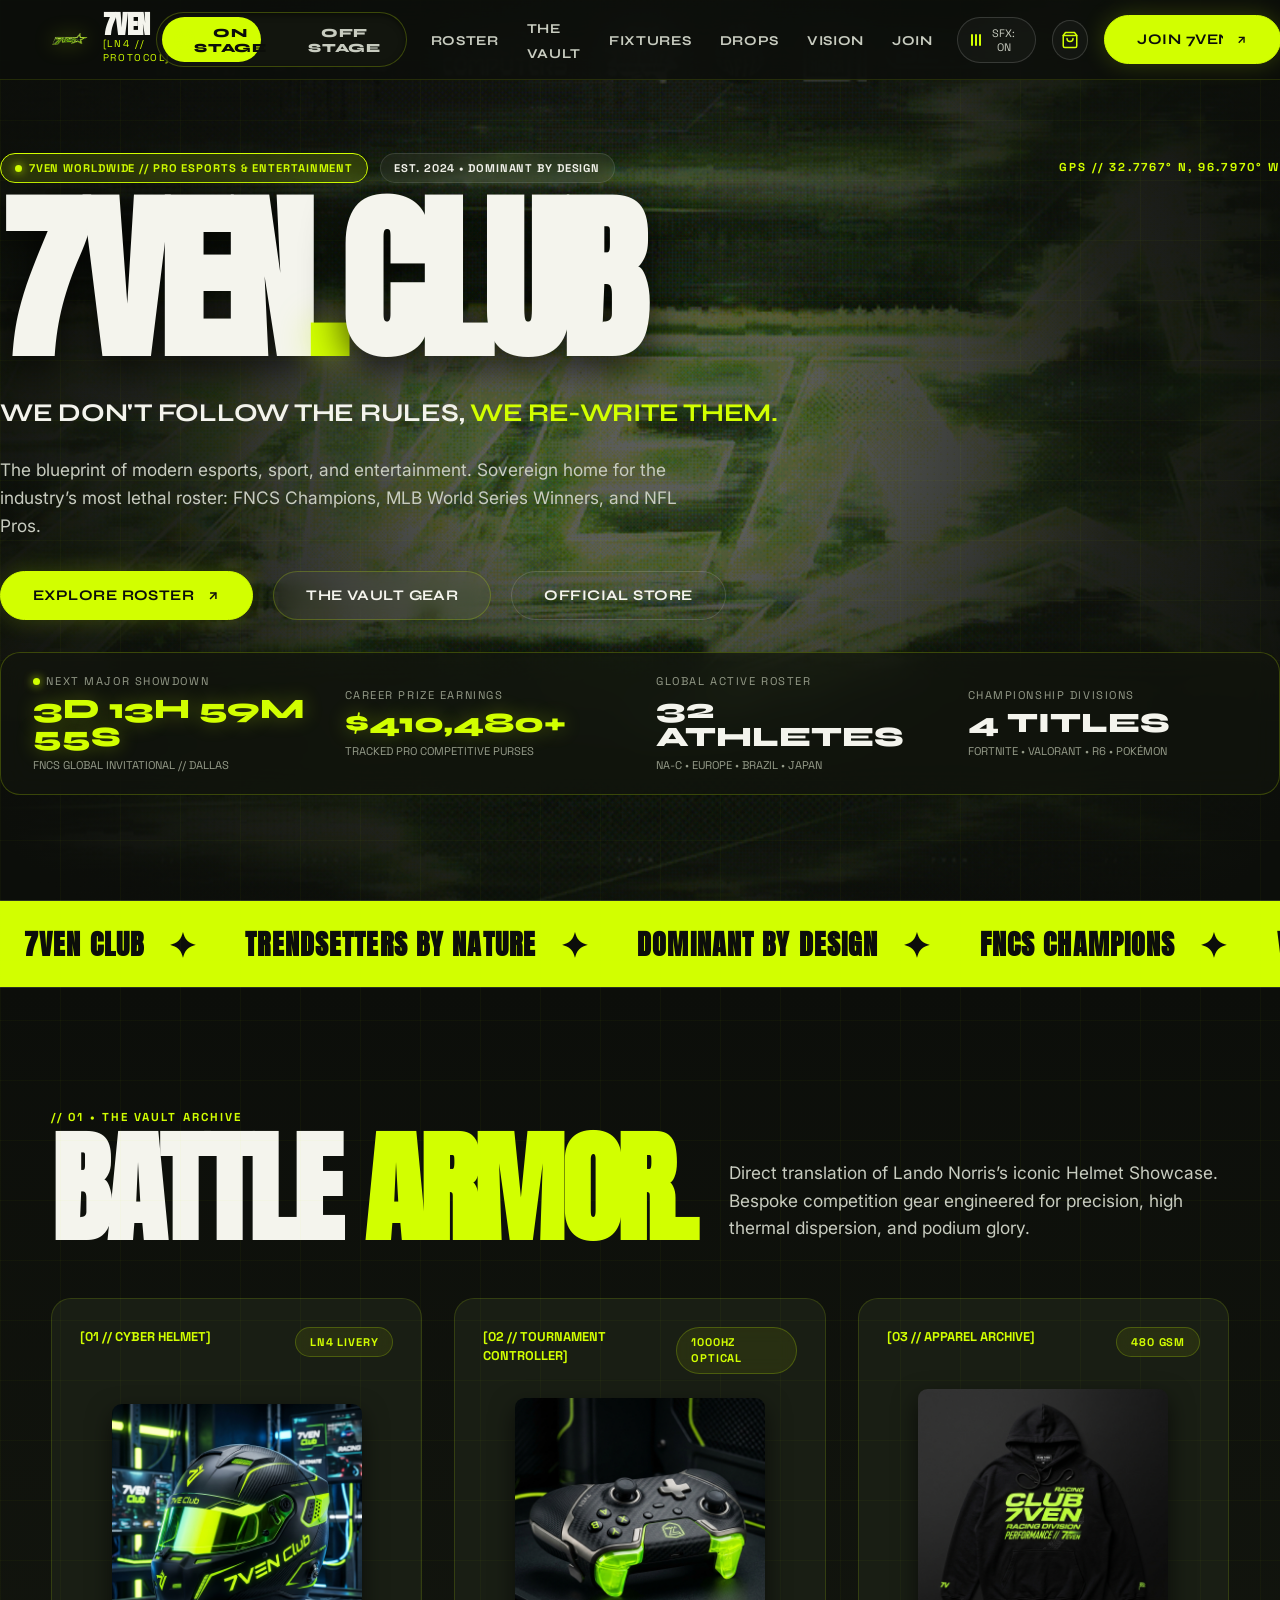
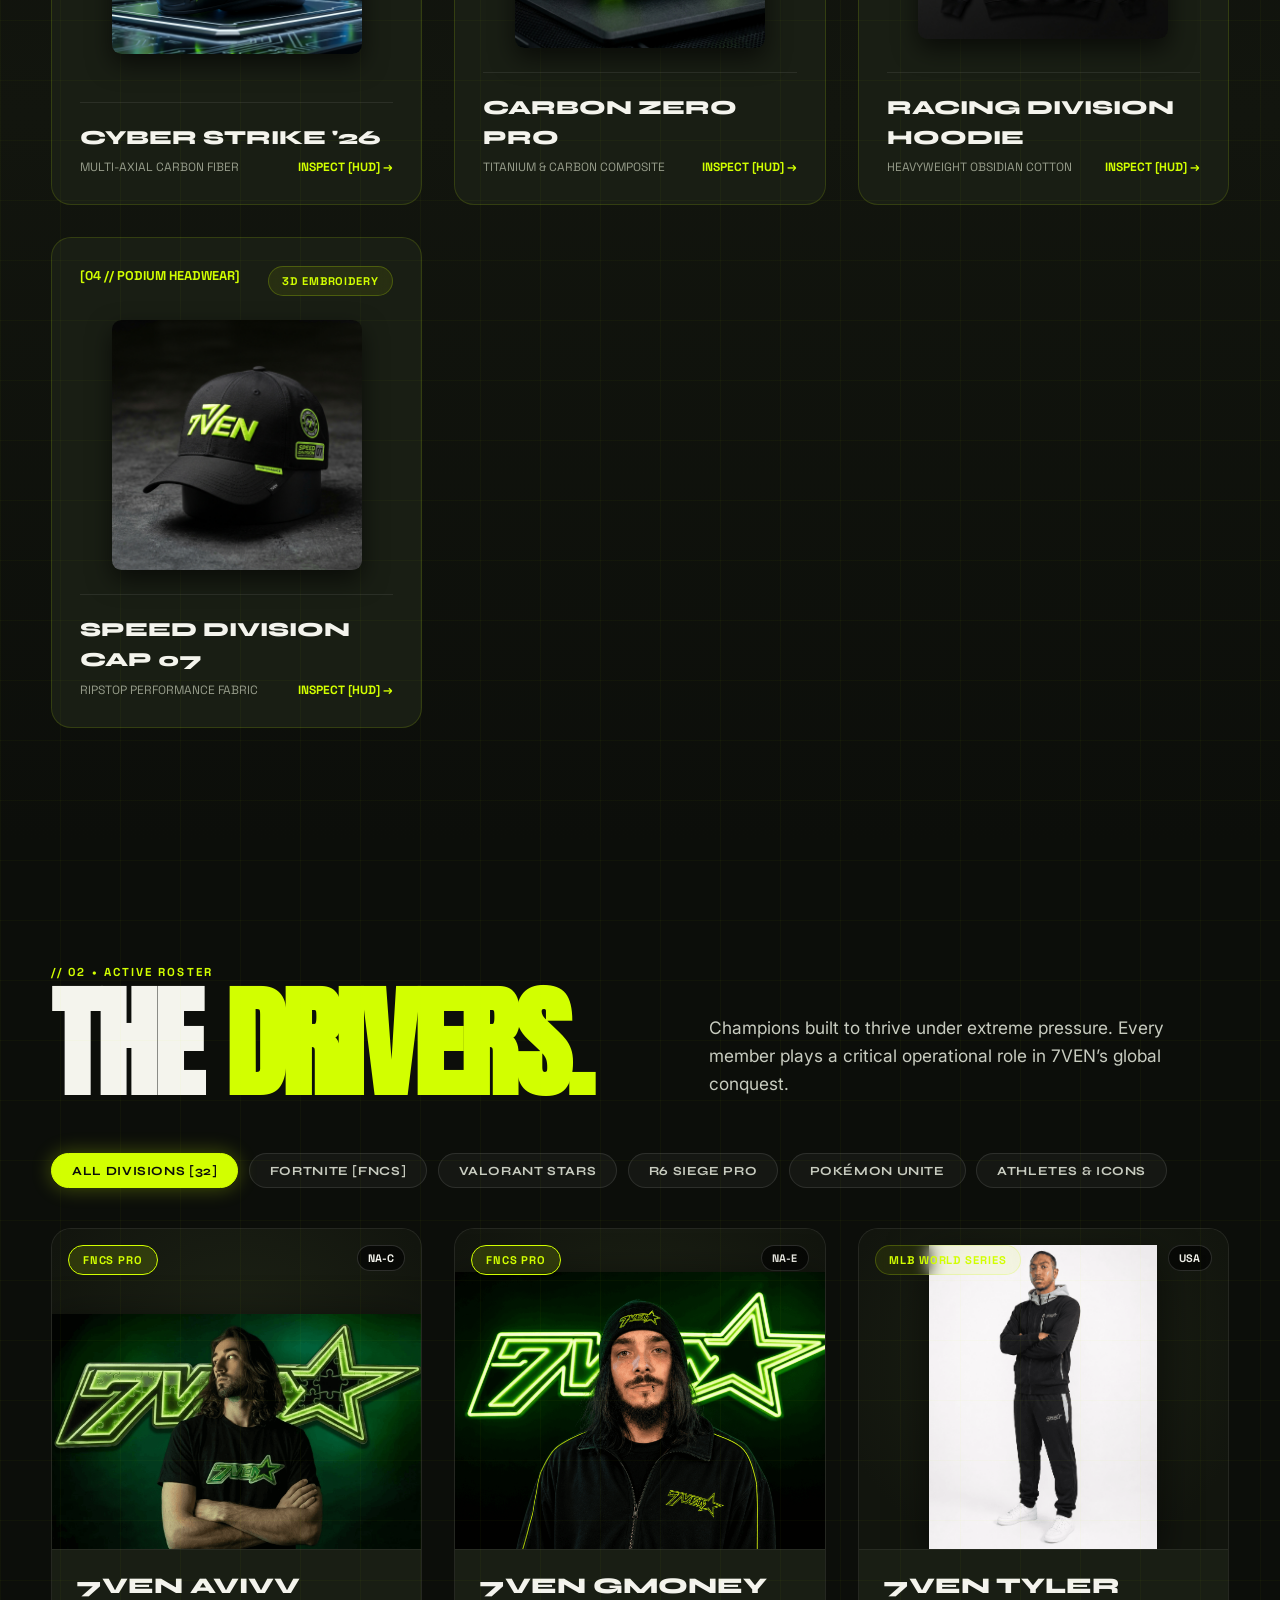
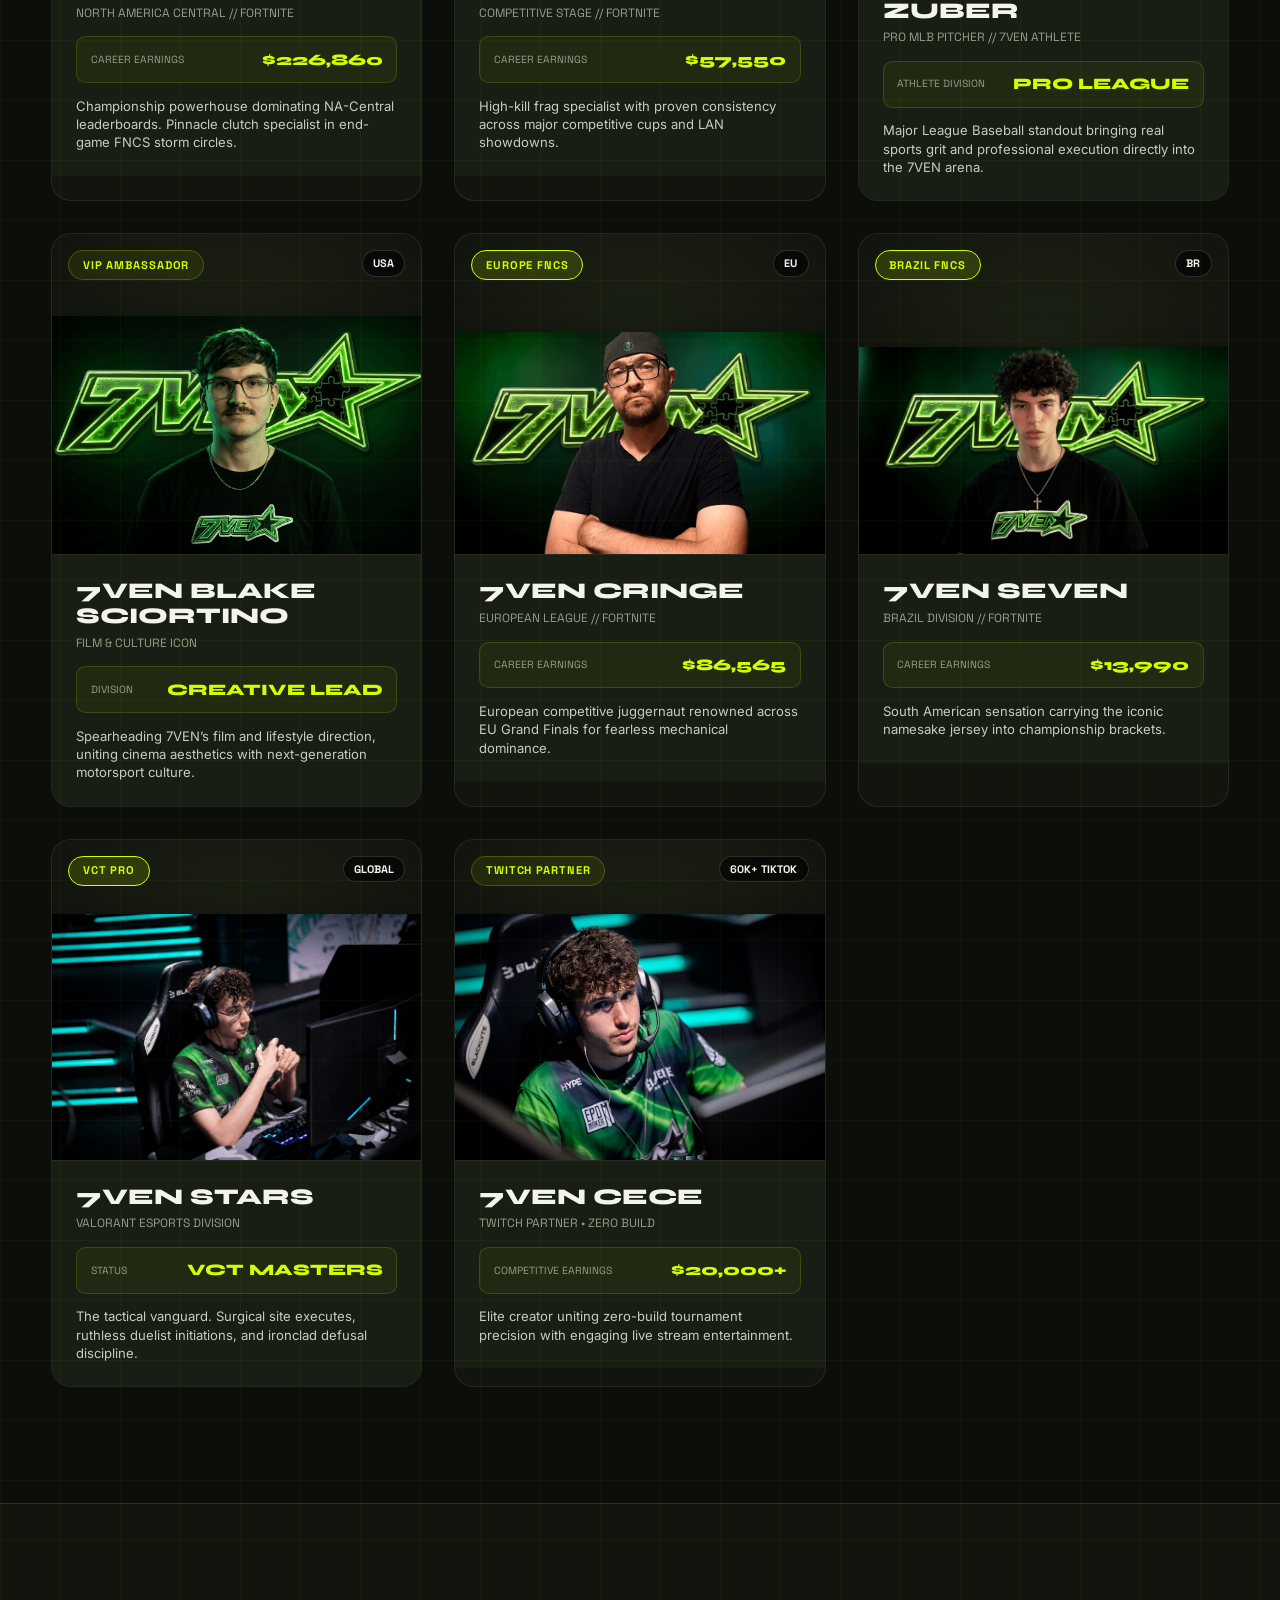
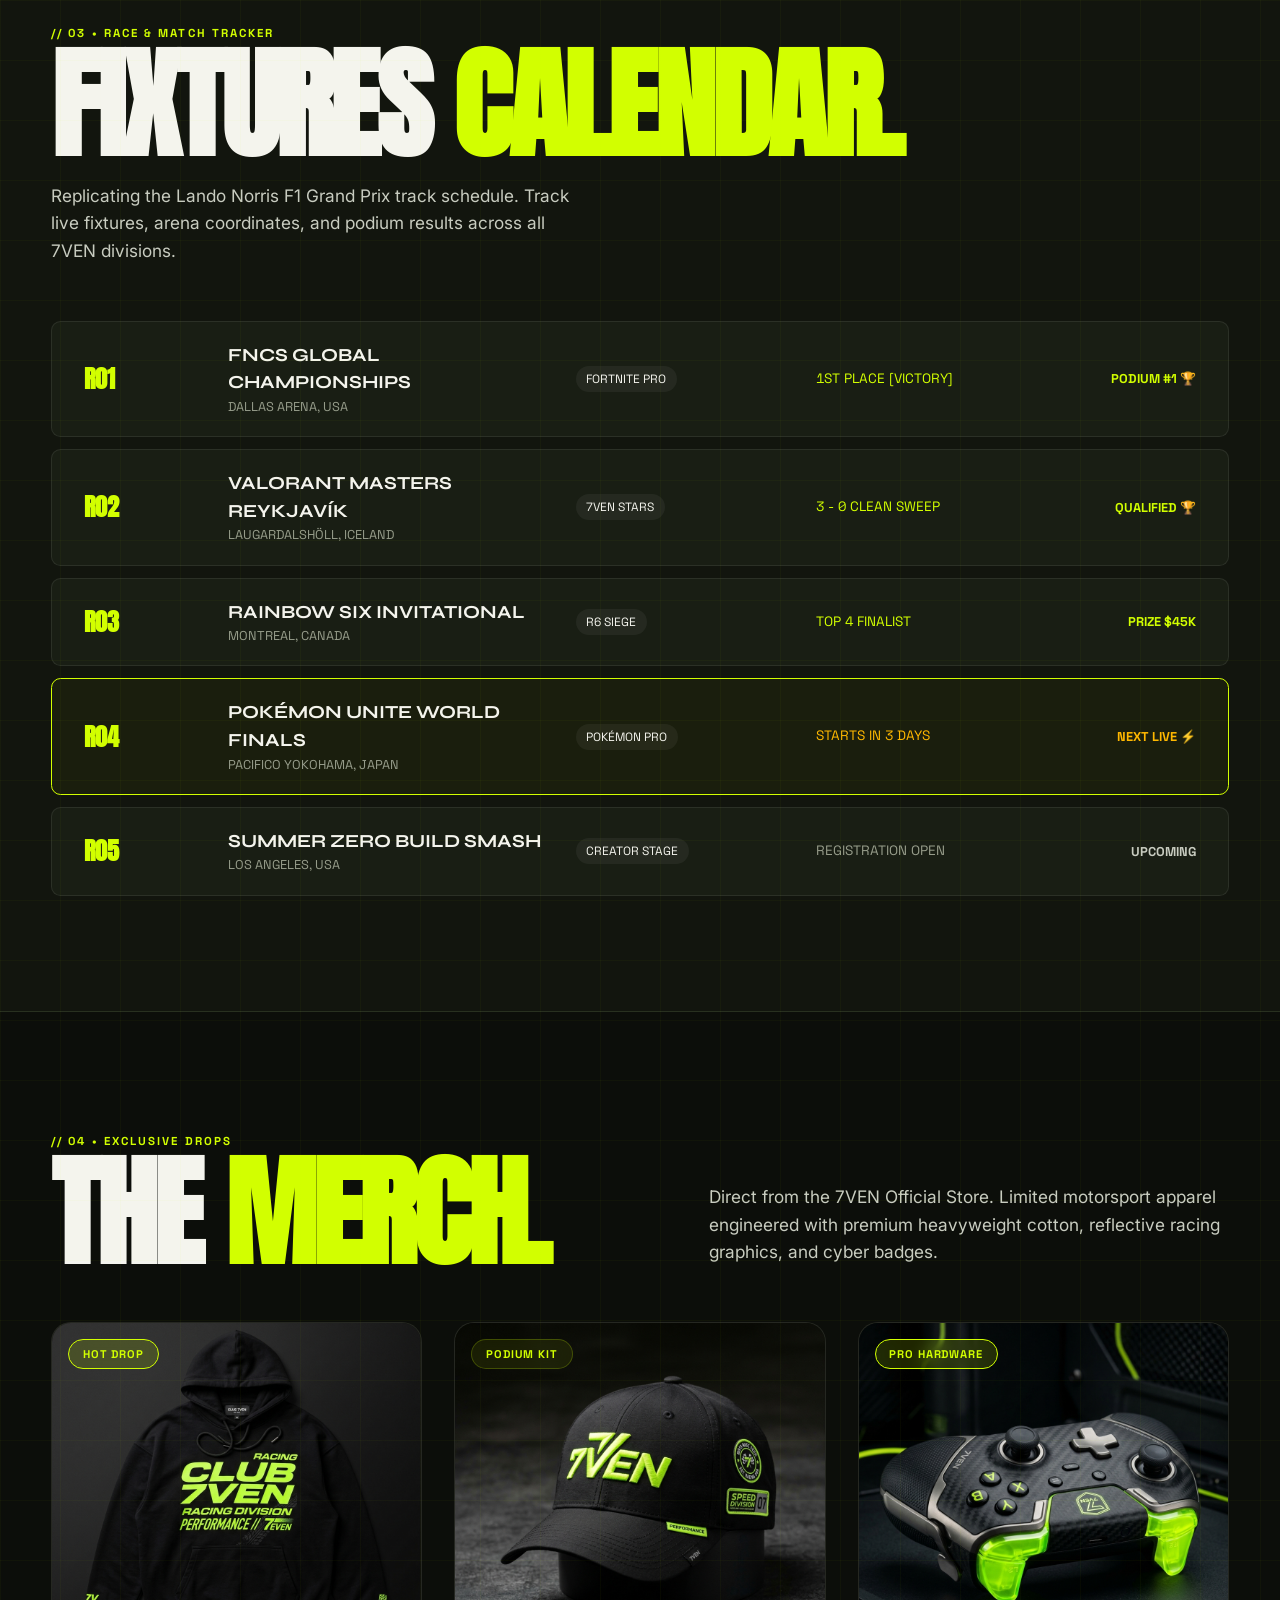
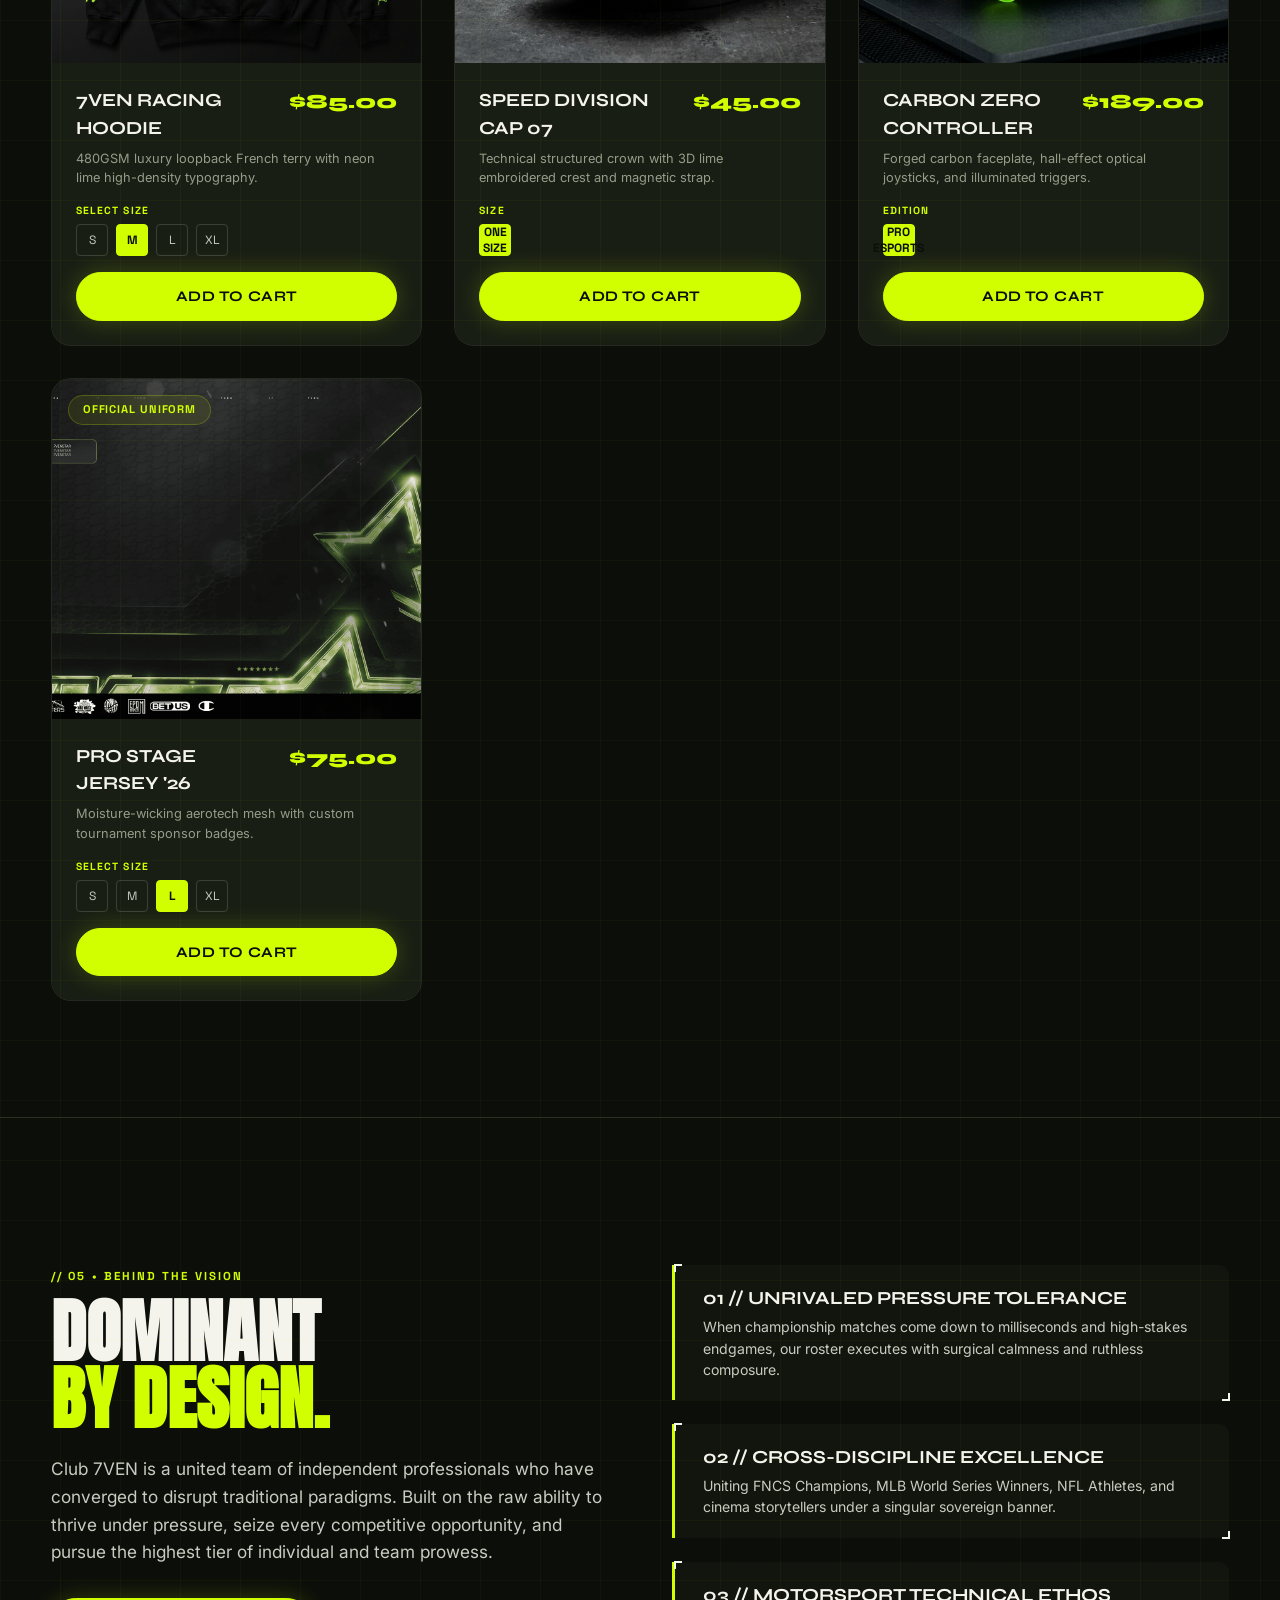
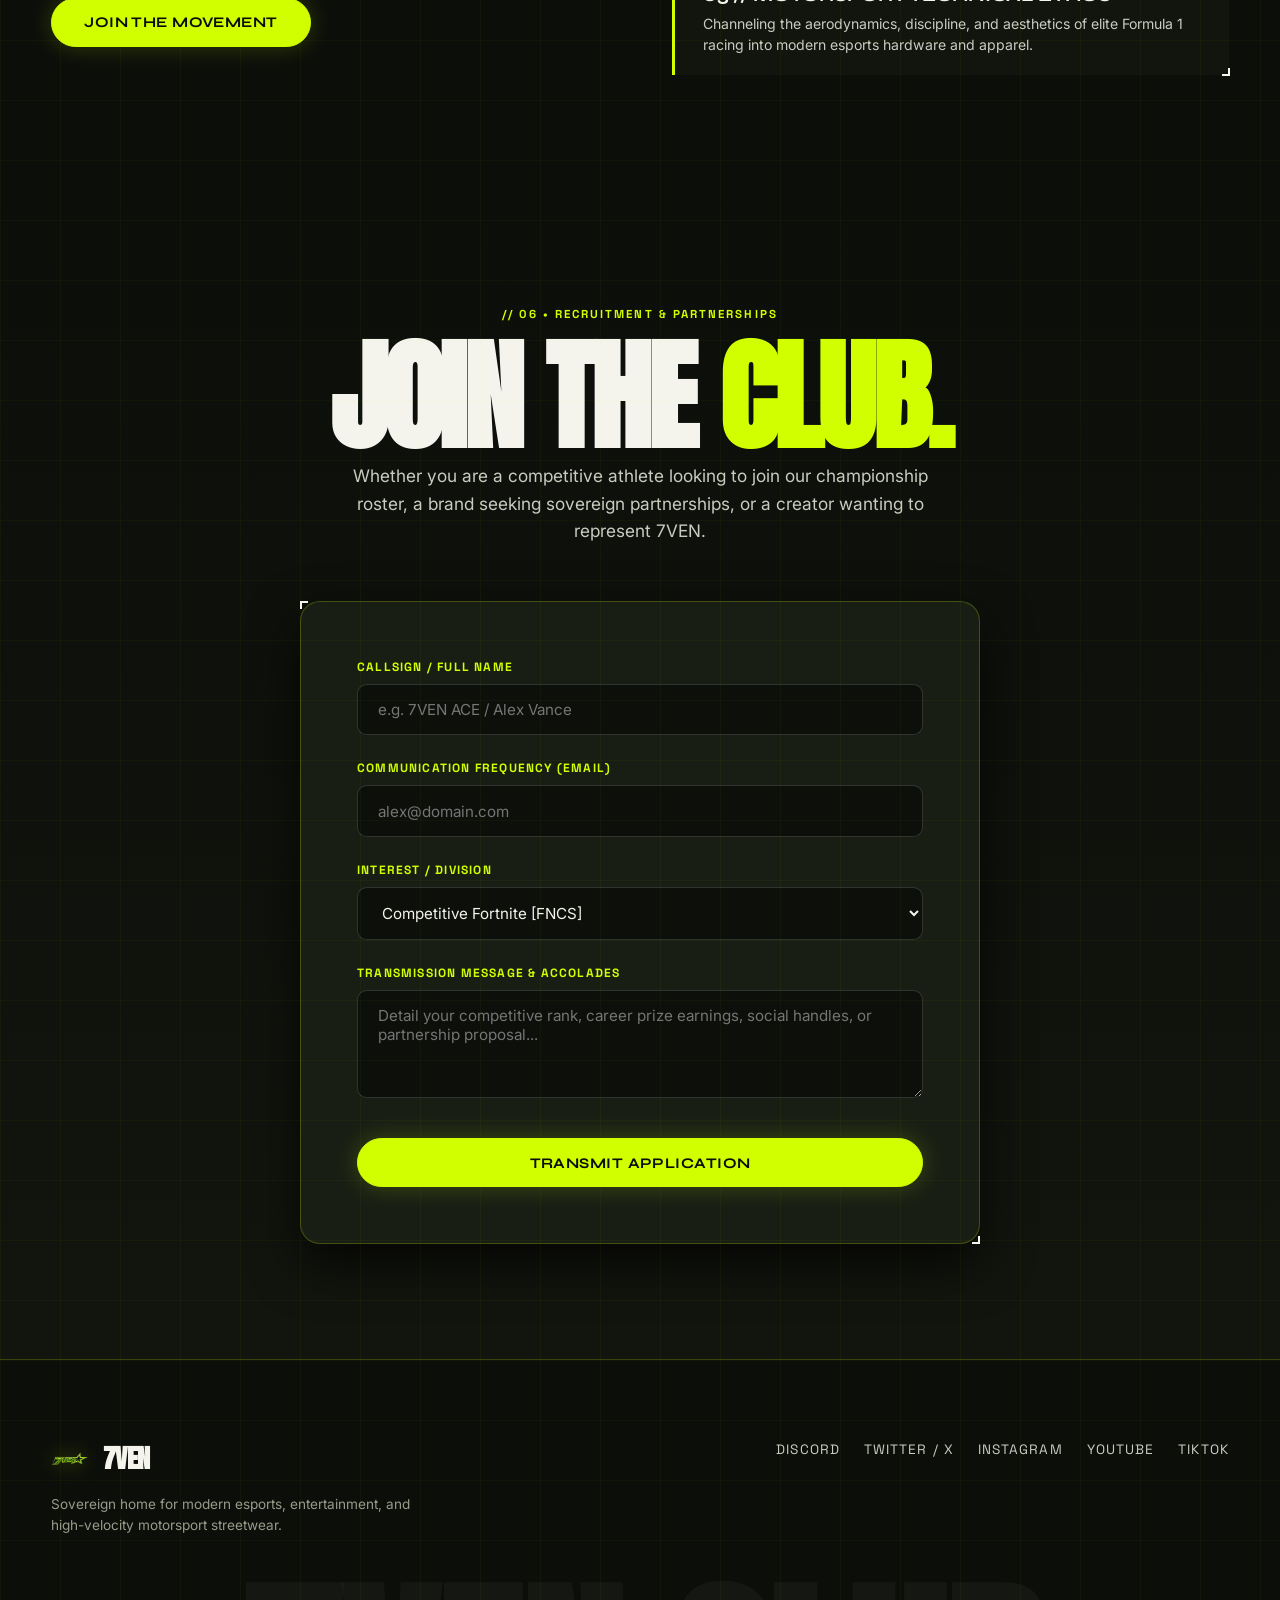
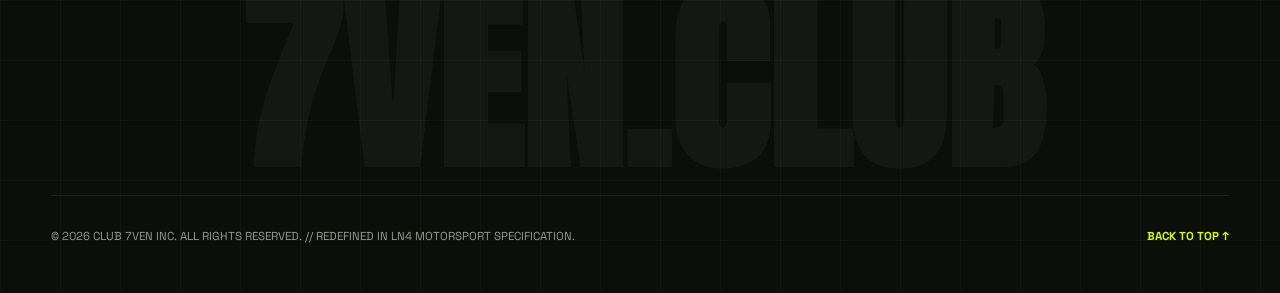
==== index.html @ 47accc27 "Initial commit: 7VEN Club revised in Lando Norris LN4 motorsport aesthetic" ====
<!DOCTYPE html>
<html lang="en" data-mode="on-stage">
<head>
  <meta charset="utf-8">
  <meta name="viewport" content="width=device-width, initial-scale=1.0, minimum-scale=1.0">
  <title>7VEN CLUB — Sovereign Esports & Entertainment // LN4 Edition</title>
  
  <meta name="description" content="Official portal for Club 7VEN: FNCS Champions, World Series Winners, NFL Pros, high-velocity esports rosters, exclusive LN-style merchandise, and the Vault gear archive.">
  <meta property="og:title" content="7VEN CLUB — Dominant By Design">
  <meta property="og:description" content="We don't follow the rules, we re-write them. The home of the industry's most dangerous roster.">
  <meta property="og:type" content="website">
  <meta name="twitter:card" content="summary_large_image">
  <link rel="icon" type="image/png" href="assets/images/7ven-logo.png">

  <!-- Google Fonts: Syne (Ultra modern display) + Anton (Motorsport condensed) + Space Grotesk (HUD monospace) + Inter (Body) -->
  <link rel="preconnect" href="https://fonts.googleapis.com">
  <link rel="preconnect" href="https://fonts.gstatic.com" crossorigin>
  <link href="https://fonts.googleapis.com/css2?family=Anton&family=Inter:wght@400;500;600;700;800&family=Space+Grotesk:wght@500;700&family=Syne:wght@700;800;900&display=swap" rel="stylesheet">

  <!-- Stylesheets -->
  <link rel="stylesheet" href="css/variables.css">
  <link rel="stylesheet" href="css/main.css">
  <link rel="stylesheet" href="css/components.css">
</head>
<body data-mode="on-stage">

  <!-- Ambient Grid & Lighting Backgrounds -->
  <div class="tech-grid-overlay" aria-hidden="true"></div>
  <div class="ambient-glow-top" aria-hidden="true"></div>

  <!-- --------------------------------------------------------------------------
       1. FIXED HIGH-TECH HEADER & NAVIGATION
       -------------------------------------------------------------------------- -->
  <header class="ln-nav" id="mainNav">
    <div class="container ln-nav-inner">
      
      <!-- Brand Logotype -->
      <a href="#hero" class="ln-brand" id="brandLink" aria-label="7VEN Club Home">
        <img src="assets/images/7ven-brand-mark.png" alt="7VEN Crest" class="ln-brand-logo">
        <div class="ln-brand-text">
          <span class="ln-brand-title">7VEN</span>
          <span class="ln-brand-badge">[LN4 // PROTOCOL]</span>
        </div>
      </a>

      <!-- Lando Norris Inspired Dual-Stage Switcher -->
      <div class="ln-stage-switcher" id="stageSwitcher" role="tablist" aria-label="Experience Mode Switcher">
        <div class="switcher-pill" id="switcherPill"></div>
        <button class="switcher-btn active" id="btnOnStage" role="tab" aria-selected="true" data-mode="on-stage">
          <span class="live-dot"></span>
          ON STAGE
        </button>
        <button class="switcher-btn" id="btnOffStage" role="tab" aria-selected="false" data-mode="off-stage">
          OFF STAGE
        </button>
      </div>

      <!-- Navigation Links -->
      <nav aria-label="Main Navigation">
        <ul class="ln-nav-links">
          <li><a href="#roster" class="ln-nav-link">Roster</a></li>
          <li><a href="#vault" class="ln-nav-link">The Vault</a></li>
          <li><a href="#calendar" class="ln-nav-link">Fixtures</a></li>
          <li><a href="#store" class="ln-nav-link">Drops</a></li>
          <li><a href="#manifesto" class="ln-nav-link">Vision</a></li>
          <li><a href="#contact" class="ln-nav-link">Join</a></li>
        </ul>
      </nav>

      <!-- Utility Actions (Audio SFX + Cart Drawer + Join Button) -->
      <div class="ln-nav-actions">
        
        <!-- Web Audio SFX Toggle -->
        <button class="sound-toggle-btn" id="soundToggleBtn" title="Toggle Interface Audio Telemetry" aria-label="Toggle Sound Effects">
          <div class="sound-bars" aria-hidden="true">
            <span class="sound-bar"></span>
            <span class="sound-bar"></span>
            <span class="sound-bar"></span>
          </div>
          <span class="sound-status-text">SFX: ON</span>
        </button>

        <!-- Cart Trigger -->
        <button class="cart-trigger-btn" id="cartTrigger" title="Open Vault Cart" aria-label="Open Shopping Cart">
          <svg width="18" height="18" viewBox="0 0 24 24" fill="none" stroke="currentColor" stroke-width="2" stroke-linecap="round" stroke-linejoin="round" color="#d2ff00">
            <path d="M6 2L3 6v14a2 2 0 0 0 2 2h14a2 2 0 0 0 2-2V6l-3-4z"></path>
            <line x1="3" y1="6" x2="21" y2="6"></line>
            <path d="M16 10a4 4 0 0 1-8 0"></path>
          </svg>
          <span class="cart-badge-count" id="cartBadge" style="display: none;">0</span>
        </button>

        <!-- Primary CTA with LN4 Rolling Text Effect -->
        <a href="#contact" class="btn-ln btn-ln-primary" id="navCtaBtn">
          <span class="btn-roll-text" data-text="JOIN 7VEN">
            <span>JOIN 7VEN</span>
          </span>
          <svg class="btn-icon-svg" viewBox="0 0 24 24" fill="none" stroke="currentColor" stroke-width="2.5">
            <line x1="7" y1="17" x2="17" y2="7"></line>
            <polyline points="7 7 17 7 17 17"></polyline>
          </svg>
        </a>

        <!-- Mobile Toggle Button -->
        <button class="mobile-menu-btn" id="mobileMenuBtn" aria-label="Toggle Navigation Menu">
          <span class="mobile-menu-bar"></span>
          <span class="mobile-menu-bar"></span>
        </button>

      </div>
    </div>
  </header>

  <!-- --------------------------------------------------------------------------
       2. HERO SECTION — HIGH-OCTANE STAGE
       -------------------------------------------------------------------------- -->
  <main>
    <section class="hero-section" id="hero">
      
      <!-- Video / Animated Stage Background Backdrop -->
      <div class="hero-bg-container" aria-hidden="true">
        <img src="assets/images/stage-gif.gif" alt="7VEN Tournament Stage Background" class="hero-stage-media">
        <div class="hero-vignette"></div>
      </div>

      <div class="container hero-content">
        
        <!-- Live Telemetry Badges -->
        <div class="hero-meta-strip">
          <div class="hero-tag-group">
            <span class="badge-pill is-live">
              <span class="live-dot"></span>
              7VEN WORLDWIDE // PRO ESPORTS & ENTERTAINMENT
            </span>
            <span class="badge-pill is-dark">EST. 2024 • DOMINANT BY DESIGN</span>
          </div>
          <span class="text-eyebrow">
            GPS // 32.7767° N, 96.7970° W
          </span>
        </div>

        <!-- Huge Typographic Headline -->
        <div class="hero-title-wrap">
          <h1 class="hero-title-main">
            7VEN<span class="hero-title-accent">.</span>CLUB
          </h1>
        </div>

        <!-- Subtitles & Value Proposition (Direct from 7ven.club) -->
        <div class="hero-subtitle-bar">
          <div class="hero-slogan">
            WE DON'T FOLLOW THE RULES, <span class="highlight-lime">WE RE-WRITE THEM.</span>
          </div>
          <p class="text-lead" style="max-width: 720px;">
            The blueprint of modern esports, sport, and entertainment. Sovereign home for the industry’s most lethal roster: FNCS Champions, MLB World Series Winners, and NFL Pros.
          </p>
        </div>

        <!-- Action CTAs -->
        <div class="hero-actions">
          <a href="#roster" class="btn-ln btn-ln-primary">
            <span class="btn-roll-text" data-text="EXPLORE ROSTER">
              <span>EXPLORE ROSTER</span>
            </span>
            <svg class="btn-icon-svg" viewBox="0 0 24 24" fill="none" stroke="currentColor" stroke-width="2.5">
              <line x1="7" y1="17" x2="17" y2="7"></line>
              <polyline points="7 7 17 7 17 17"></polyline>
            </svg>
          </a>

          <a href="#vault" class="btn-ln btn-ln-secondary">
            <span class="btn-roll-text" data-text="THE VAULT GEAR">
              <span>THE VAULT GEAR</span>
            </span>
          </a>

          <a href="#store" class="btn-ln btn-ln-outline">
            <span class="btn-roll-text" data-text="OFFICIAL STORE">
              <span>OFFICIAL STORE</span>
            </span>
          </a>
        </div>

        <!-- Telemetry Data Bar (Mirroring LN4 Grand Prix telemetry widgets) -->
        <div class="hero-telemetry-bar">
          <div class="telemetry-grid">
            
            <div class="telemetry-card">
              <span class="telemetry-label">
                <span class="live-dot"></span>
                NEXT MAJOR SHOWDOWN
              </span>
              <span class="telemetry-value lime" id="telemetryCountdown">
                3D 14H 22M 10S
              </span>
              <span class="text-mono" style="font-size: 0.7rem; color: var(--color--grey-on-track);">FNCS GLOBAL INVITATIONAL // DALLAS</span>
            </div>

            <div class="telemetry-card">
              <span class="telemetry-label">CAREER PRIZE EARNINGS</span>
              <span class="telemetry-value lime">$410,480+</span>
              <span class="text-mono" style="font-size: 0.7rem; color: var(--color--grey-on-track);">TRACKED PRO COMPETITIVE PURSES</span>
            </div>

            <div class="telemetry-card">
              <span class="telemetry-label">GLOBAL ACTIVE ROSTER</span>
              <span class="telemetry-value">32 ATHLETES</span>
              <span class="text-mono" style="font-size: 0.7rem; color: var(--color--grey-on-track);">NA-C • EUROPE • BRAZIL • JAPAN</span>
            </div>

            <div class="telemetry-card">
              <span class="telemetry-label">CHAMPIONSHIP DIVISIONS</span>
              <span class="telemetry-value">4 TITLES</span>
              <span class="text-mono" style="font-size: 0.7rem; color: var(--color--grey-on-track);">FORTNITE • VALORANT • R6 • POKÉMON</span>
            </div>

          </div>
        </div>

      </div>
    </section>

    <!-- --------------------------------------------------------------------------
         3. DUAL RUNNING MARQUEE TICKER (LN4 INFINITE STREAM)
         -------------------------------------------------------------------------- -->
    <div class="marquee-section marquee-strip-lime" aria-hidden="true">
      <div class="marquee-track left">
        <span class="marquee-item">7VEN CLUB <span class="marquee-separator">✦</span></span>
        <span class="marquee-item">TRENDSETTERS BY NATURE <span class="marquee-separator">✦</span></span>
        <span class="marquee-item">DOMINANT BY DESIGN <span class="marquee-separator">✦</span></span>
        <span class="marquee-item">FNCS CHAMPIONS <span class="marquee-separator">✦</span></span>
        <span class="marquee-item">VALORANT STARS <span class="marquee-separator">✦</span></span>
        <span class="marquee-item">MLB WORLD SERIES PROS <span class="marquee-separator">✦</span></span>
        <span class="marquee-item">RE-WRITING THE ESPORTS BLUEPRINT <span class="marquee-separator">✦</span></span>
        <!-- Duplicated for seamless loop -->
        <span class="marquee-item">7VEN CLUB <span class="marquee-separator">✦</span></span>
        <span class="marquee-item">TRENDSETTERS BY NATURE <span class="marquee-separator">✦</span></span>
        <span class="marquee-item">DOMINANT BY DESIGN <span class="marquee-separator">✦</span></span>
        <span class="marquee-item">FNCS CHAMPIONS <span class="marquee-separator">✦</span></span>
        <span class="marquee-item">VALORANT STARS <span class="marquee-separator">✦</span></span>
        <span class="marquee-item">MLB WORLD SERIES PROS <span class="marquee-separator">✦</span></span>
        <span class="marquee-item">RE-WRITING THE ESPORTS BLUEPRINT <span class="marquee-separator">✦</span></span>
      </div>
    </div>

    <!-- --------------------------------------------------------------------------
         4. THE VAULT — GEAR & ARMOR ARCHIVE (LANDO HELMET SHOWCASE REIMAGINED)
         -------------------------------------------------------------------------- -->
    <section class="vault-section" id="vault">
      <div class="container">
        
        <div class="section-head">
          <div class="section-head-row">
            <div>
              <span class="text-eyebrow">// 01 • THE VAULT ARCHIVE</span>
              <h2 class="text-impact" style="margin-top: 0.5rem;">
                BATTLE <span class="highlight-lime">ARMOR.</span>
              </h2>
            </div>
            <p class="text-lead" style="max-width: 500px;">
              Direct translation of Lando Norris’s iconic Helmet Showcase. Bespoke competition gear engineered for precision, high thermal dispersion, and podium glory.
            </p>
          </div>
        </div>

        <div class="vault-grid">
          
          <!-- Vault Item 1: Cyber Helmet -->
          <article class="vault-card" data-vault-id="helmet" id="vaultItem1">
            <div class="vault-card-header">
              <span class="vault-card-num">[01 // CYBER HELMET]</span>
              <span class="badge-pill">LN4 LIVERY</span>
            </div>
            <div class="vault-media-wrap">
              <img src="assets/images/vault-helmet.jpg" alt="7VEN Cyber Strike Helmet" class="vault-img">
            </div>
            <div class="vault-card-footer">
              <h3 class="vault-item-name">CYBER STRIKE '26</h3>
              <div class="vault-item-spec">
                <span>MULTI-AXIAL CARBON FIBER</span>
                <span class="vault-inspect-tag">INSPECT [HUD] →</span>
              </div>
            </div>
          </article>

          <!-- Vault Item 2: Pro Controller -->
          <article class="vault-card" data-vault-id="controller" id="vaultItem2">
            <div class="vault-card-header">
              <span class="vault-card-num">[02 // TOURNAMENT CONTROLLER]</span>
              <span class="badge-pill">1000HZ OPTICAL</span>
            </div>
            <div class="vault-media-wrap">
              <img src="assets/images/vault-controller.jpg" alt="7VEN Carbon Zero Pro Controller" class="vault-img">
            </div>
            <div class="vault-card-footer">
              <h3 class="vault-item-name">CARBON ZERO PRO</h3>
              <div class="vault-item-spec">
                <span>TITANIUM & CARBON COMPOSITE</span>
                <span class="vault-inspect-tag">INSPECT [HUD] →</span>
              </div>
            </div>
          </article>

          <!-- Vault Item 3: Racing Division Hoodie -->
          <article class="vault-card" data-vault-id="hoodie" id="vaultItem3">
            <div class="vault-card-header">
              <span class="vault-card-num">[03 // APPAREL ARCHIVE]</span>
              <span class="badge-pill">480 GSM</span>
            </div>
            <div class="vault-media-wrap">
              <img src="assets/images/merch-hoodie.jpg" alt="7VEN Racing Division Hoodie" class="vault-img">
            </div>
            <div class="vault-card-footer">
              <h3 class="vault-item-name">RACING DIVISION HOODIE</h3>
              <div class="vault-item-spec">
                <span>HEAVYWEIGHT OBSIDIAN COTTON</span>
                <span class="vault-inspect-tag">INSPECT [HUD] →</span>
              </div>
            </div>
          </article>

          <!-- Vault Item 4: Speed Division Cap -->
          <article class="vault-card" data-vault-id="cap" id="vaultItem4">
            <div class="vault-card-header">
              <span class="vault-card-num">[04 // PODIUM HEADWEAR]</span>
              <span class="badge-pill">3D EMBROIDERY</span>
            </div>
            <div class="vault-media-wrap">
              <img src="assets/images/merch-cap.jpg" alt="7VEN Speed Division Cap" class="vault-img">
            </div>
            <div class="vault-card-footer">
              <h3 class="vault-item-name">SPEED DIVISION CAP 07</h3>
              <div class="vault-item-spec">
                <span>RIPSTOP PERFORMANCE FABRIC</span>
                <span class="vault-inspect-tag">INSPECT [HUD] →</span>
              </div>
            </div>
          </article>

        </div>

      </div>
    </section>

    <!-- --------------------------------------------------------------------------
         5. ACTIVE ROSTER / HALL OF FAME (LANDO DRIVER CARDS STYLE)
         -------------------------------------------------------------------------- -->
    <section class="roster-section" id="roster">
      <div class="container">
        
        <div class="section-head">
          <div class="section-head-row">
            <div>
              <span class="text-eyebrow">// 02 • ACTIVE ROSTER</span>
              <h2 class="text-impact" style="margin-top: 0.5rem;">
                THE <span class="highlight-lime">DRIVERS.</span>
              </h2>
            </div>
            <p class="text-lead" style="max-width: 520px;">
              Champions built to thrive under extreme pressure. Every member plays a critical operational role in 7VEN’s global conquest.
            </p>
          </div>
        </div>

        <!-- Filter Controls -->
        <div class="roster-filter-bar" role="tablist" aria-label="Roster Filter">
          <button class="roster-filter-btn active" data-filter="all">All Divisions [32]</button>
          <button class="roster-filter-btn" data-filter="fortnite">Fortnite [FNCS]</button>
          <button class="roster-filter-btn" data-filter="valorant">VALORANT Stars</button>
          <button class="roster-filter-btn" data-filter="r6">R6 Siege Pro</button>
          <button class="roster-filter-btn" data-filter="pokemon">Pokémon Unite</button>
          <button class="roster-filter-btn" data-filter="creators">Athletes & Icons</button>
        </div>

        <!-- Player Cards Grid -->
        <div class="roster-grid">
          
          <!-- Player 1: 7VEN Avivv -->
          <article class="player-card" data-category="fortnite all" id="playerAvivv">
            <div class="player-card-media">
              <span class="badge-pill is-live player-overlay-badge">FNCS PRO</span>
              <span class="player-region-tag">NA-C</span>
              <img src="assets/images/player-avivv.png" alt="7VEN Avivv" class="player-photo">
            </div>
            <div class="player-card-body">
              <div>
                <h3 class="player-callsign">7VEN AVIVV</h3>
                <span class="player-role-sub">NORTH AMERICA CENTRAL // FORTNITE</span>
              </div>
              <div class="player-earnings-row">
                <span class="earnings-label">CAREER EARNINGS</span>
                <span class="earnings-amount">$226,860</span>
              </div>
              <p class="player-bio-snippet">
                Championship powerhouse dominating NA-Central leaderboards. Pinnacle clutch specialist in end-game FNCS storm circles.
              </p>
            </div>
          </article>

          <!-- Player 2: 7VEN GMONEY -->
          <article class="player-card" data-category="fortnite all" id="playerGmoney">
            <div class="player-card-media">
              <span class="badge-pill is-live player-overlay-badge">FNCS PRO</span>
              <span class="player-region-tag">NA-E</span>
              <img src="assets/images/player-gmoney.png" alt="7VEN GMONEY" class="player-photo">
            </div>
            <div class="player-card-body">
              <div>
                <h3 class="player-callsign">7VEN GMONEY</h3>
                <span class="player-role-sub">COMPETITIVE STAGE // FORTNITE</span>
              </div>
              <div class="player-earnings-row">
                <span class="earnings-label">CAREER EARNINGS</span>
                <span class="earnings-amount">$57,550</span>
              </div>
              <p class="player-bio-snippet">
                High-kill frag specialist with proven consistency across major competitive cups and LAN showdowns.
              </p>
            </div>
          </article>

          <!-- Player 3: 7VEN Tyler Zuber (MLB Crossover) -->
          <article class="player-card" data-category="creators all" id="playerZuber">
            <div class="player-card-media">
              <span class="badge-pill player-overlay-badge">MLB WORLD SERIES</span>
              <span class="player-region-tag">USA</span>
              <img src="assets/images/player-zuber.png" alt="7VEN Tyler Zuber" class="player-photo">
            </div>
            <div class="player-card-body">
              <div>
                <h3 class="player-callsign">7VEN TYLER ZUBER</h3>
                <span class="player-role-sub">PRO MLB PITCHER // 7VEN ATHLETE</span>
              </div>
              <div class="player-earnings-row">
                <span class="earnings-label">ATHLETE DIVISION</span>
                <span class="earnings-amount">PRO LEAGUE</span>
              </div>
              <p class="player-bio-snippet">
                Major League Baseball standout bringing real sports grit and professional execution directly into the 7VEN arena.
              </p>
            </div>
          </article>

          <!-- Player 4: 7VEN Blake Sciortino -->
          <article class="player-card" data-category="creators all" id="playerBlake">
            <div class="player-card-media">
              <span class="badge-pill player-overlay-badge">VIP AMBASSADOR</span>
              <span class="player-region-tag">USA</span>
              <img src="assets/images/player-blake.png" alt="7VEN Blake Sciortino" class="player-photo">
            </div>
            <div class="player-card-body">
              <div>
                <h3 class="player-callsign">7VEN BLAKE SCIORTINO</h3>
                <span class="player-role-sub">FILM & CULTURE ICON</span>
              </div>
              <div class="player-earnings-row">
                <span class="earnings-label">DIVISION</span>
                <span class="earnings-amount">CREATIVE LEAD</span>
              </div>
              <p class="player-bio-snippet">
                Spearheading 7VEN’s film and lifestyle direction, uniting cinema aesthetics with next-generation motorsport culture.
              </p>
            </div>
          </article>

          <!-- Player 5: 7VEN CRINGE -->
          <article class="player-card" data-category="fortnite all" id="playerCringe">
            <div class="player-card-media">
              <span class="badge-pill is-live player-overlay-badge">EUROPE FNCS</span>
              <span class="player-region-tag">EU</span>
              <img src="assets/images/player-cringe.png" alt="7VEN Cringe" class="player-photo">
            </div>
            <div class="player-card-body">
              <div>
                <h3 class="player-callsign">7VEN CRINGE</h3>
                <span class="player-role-sub">EUROPEAN LEAGUE // FORTNITE</span>
              </div>
              <div class="player-earnings-row">
                <span class="earnings-label">CAREER EARNINGS</span>
                <span class="earnings-amount">$86,565</span>
              </div>
              <p class="player-bio-snippet">
                European competitive juggernaut renowned across EU Grand Finals for fearless mechanical dominance.
              </p>
            </div>
          </article>

          <!-- Player 6: 7VEN SEVEN -->
          <article class="player-card" data-category="fortnite all" id="playerSeven">
            <div class="player-card-media">
              <span class="badge-pill is-live player-overlay-badge">BRAZIL FNCS</span>
              <span class="player-region-tag">BR</span>
              <img src="assets/images/player-seven.png" alt="7VEN Seven" class="player-photo">
            </div>
            <div class="player-card-body">
              <div>
                <h3 class="player-callsign">7VEN SEVEN</h3>
                <span class="player-role-sub">BRAZIL DIVISION // FORTNITE</span>
              </div>
              <div class="player-earnings-row">
                <span class="earnings-label">CAREER EARNINGS</span>
                <span class="earnings-amount">$13,990</span>
              </div>
              <p class="player-bio-snippet">
                South American sensation carrying the iconic namesake jersey into championship brackets.
              </p>
            </div>
          </article>

          <!-- Player 7: 7VEN STARS (VALORANT) -->
          <article class="player-card" data-category="valorant all" id="playerStars">
            <div class="player-card-media">
              <span class="badge-pill is-live player-overlay-badge">VCT PRO</span>
              <span class="player-region-tag">GLOBAL</span>
              <img src="assets/images/valorant-star.png" alt="7VEN Stars Valorant" class="player-photo">
            </div>
            <div class="player-card-body">
              <div>
                <h3 class="player-callsign">7VEN STARS</h3>
                <span class="player-role-sub">VALORANT ESPORTS DIVISION</span>
              </div>
              <div class="player-earnings-row">
                <span class="earnings-label">STATUS</span>
                <span class="earnings-amount">VCT MASTERS</span>
              </div>
              <p class="player-bio-snippet">
                The tactical vanguard. Surgical site executes, ruthless duelist initiations, and ironclad defusal discipline.
              </p>
            </div>
          </article>

          <!-- Player 8: 7VEN CECE (Content & Twitch) -->
          <article class="player-card" data-category="creators all" id="playerCece">
            <div class="player-card-media">
              <span class="badge-pill player-overlay-badge">TWITCH PARTNER</span>
              <span class="player-region-tag">60K+ TIKTOK</span>
              <img src="assets/images/team-banner.jpg" alt="7VEN CECE" class="player-photo" style="object-fit: cover;">
            </div>
            <div class="player-card-body">
              <div>
                <h3 class="player-callsign">7VEN CECE</h3>
                <span class="player-role-sub">TWITCH PARTNER • ZERO BUILD</span>
              </div>
              <div class="player-earnings-row">
                <span class="earnings-label">COMPETITIVE EARNINGS</span>
                <span class="earnings-amount">$20,000+</span>
              </div>
              <p class="player-bio-snippet">
                Elite creator uniting zero-build tournament precision with engaging live stream entertainment.
              </p>
            </div>
          </article>

        </div>

      </div>
    </section>

    <!-- --------------------------------------------------------------------------
         6. FIXTURES & TOURNAMENT CALENDAR (LANDO GRAND PRIX CALENDAR)
         -------------------------------------------------------------------------- -->
    <section class="calendar-section" id="calendar">
      <div class="container">
        
        <div class="section-head">
          <div class="section-head-row">
            <div>
              <span class="text-eyebrow">// 03 • RACE & MATCH TRACKER</span>
              <h2 class="text-impact" style="margin-top: 0.5rem;">
                FIXTURES <span class="highlight-lime">CALENDAR.</span>
              </h2>
            </div>
            <p class="text-lead" style="max-width: 520px;">
              Replicating the Lando Norris F1 Grand Prix track schedule. Track live fixtures, arena coordinates, and podium results across all 7VEN divisions.
            </p>
          </div>
        </div>

        <div class="calendar-table">
          
          <!-- Round 1 -->
          <div class="cal-row">
            <span class="cal-round">R01</span>
            <div>
              <div class="cal-event-name">FNCS GLOBAL CHAMPIONSHIPS</div>
              <div class="cal-location">DALLAS ARENA, USA</div>
            </div>
            <span class="cal-division">FORTNITE PRO</span>
            <span class="text-mono" style="color: var(--color--lime); font-size: 0.85rem;">1ST PLACE [VICTORY]</span>
            <span class="cal-status status-victory">PODIUM #1 🏆</span>
          </div>

          <!-- Round 2 -->
          <div class="cal-row">
            <span class="cal-round">R02</span>
            <div>
              <div class="cal-event-name">VALORANT MASTERS REYKJAVÍK</div>
              <div class="cal-location">LAUGARDALSHÖLL, ICELAND</div>
            </div>
            <span class="cal-division">7VEN STARS</span>
            <span class="text-mono" style="color: var(--color--lime); font-size: 0.85rem;">3 - 0 CLEAN SWEEP</span>
            <span class="cal-status status-victory">QUALIFIED 🏆</span>
          </div>

          <!-- Round 3 -->
          <div class="cal-row">
            <span class="cal-round">R03</span>
            <div>
              <div class="cal-event-name">RAINBOW SIX INVITATIONAL</div>
              <div class="cal-location">MONTREAL, CANADA</div>
            </div>
            <span class="cal-division">R6 SIEGE</span>
            <span class="text-mono" style="color: var(--color--lime); font-size: 0.85rem;">TOP 4 FINALIST</span>
            <span class="cal-status status-victory">PRIZE $45K</span>
          </div>

          <!-- Round 4 -->
          <div class="cal-row" style="border-color: var(--color--lime); background: rgba(210, 255, 0, 0.04);">
            <span class="cal-round" style="color: var(--color--lime);">R04</span>
            <div>
              <div class="cal-event-name">POKÉMON UNITE WORLD FINALS</div>
              <div class="cal-location">PACIFICO YOKOHAMA, JAPAN</div>
            </div>
            <span class="cal-division">POKÉMON PRO</span>
            <span class="text-mono" style="color: #ffb800; font-size: 0.85rem;">STARTS IN 3 DAYS</span>
            <span class="cal-status status-upcoming">NEXT LIVE ⚡</span>
          </div>

          <!-- Round 5 -->
          <div class="cal-row">
            <span class="cal-round">R05</span>
            <div>
              <div class="cal-event-name">SUMMER ZERO BUILD SMASH</div>
              <div class="cal-location">LOS ANGELES, USA</div>
            </div>
            <span class="cal-division">CREATOR STAGE</span>
            <span class="text-mono" style="color: var(--color--grey-on-track); font-size: 0.85rem;">REGISTRATION OPEN</span>
            <span class="cal-status" style="color: var(--color--white-muted);">UPCOMING</span>
          </div>

        </div>

      </div>
    </section>

    <!-- --------------------------------------------------------------------------
         7. OFFICIAL STORE & DROPS (LN4 APPAREL STOREFRONT)
         -------------------------------------------------------------------------- -->
    <section class="store-section" id="store">
      <div class="container">
        
        <div class="section-head">
          <div class="section-head-row">
            <div>
              <span class="text-eyebrow">// 04 • EXCLUSIVE DROPS</span>
              <h2 class="text-impact" style="margin-top: 0.5rem;">
                THE <span class="highlight-lime">MERCH.</span>
              </h2>
            </div>
            <p class="text-lead" style="max-width: 520px;">
              Direct from the 7VEN Official Store. Limited motorsport apparel engineered with premium heavyweight cotton, reflective racing graphics, and cyber badges.
            </p>
          </div>
        </div>

        <div class="store-grid">
          
          <!-- Product 1: Racing Division Hoodie -->
          <article class="product-card">
            <div class="product-media">
              <span class="badge-pill is-live product-tag">HOT DROP</span>
              <img src="assets/images/merch-hoodie.jpg" alt="7VEN Racing Division Hoodie" class="product-img">
            </div>
            <div class="product-body">
              <div>
                <div class="product-info-head">
                  <h3 class="product-title">7VEN RACING HOODIE</h3>
                  <span class="product-price">$85.00</span>
                </div>
                <p style="font-size: 0.8rem; color: var(--color--grey-on-track); margin-top: 0.4rem;">
                  480GSM luxury loopback French terry with neon lime high-density typography.
                </p>
              </div>

              <div>
                <span class="form-label" style="font-size: 0.65rem; margin-bottom: 0.35rem; display: block;">SELECT SIZE</span>
                <div class="size-selector">
                  <button class="size-btn">S</button>
                  <button class="size-btn selected">M</button>
                  <button class="size-btn">L</button>
                  <button class="size-btn">XL</button>
                </div>
              </div>

              <button class="btn-ln btn-ln-primary add-to-cart-btn" style="width: 100%;">
                <span class="btn-roll-text" data-text="ADD TO CART">
                  <span>ADD TO CART</span>
                </span>
              </button>
            </div>
          </article>

          <!-- Product 2: Speed Division Cap -->
          <article class="product-card">
            <div class="product-media">
              <span class="badge-pill product-tag">PODIUM KIT</span>
              <img src="assets/images/merch-cap.jpg" alt="7VEN Speed Division Cap" class="product-img">
            </div>
            <div class="product-body">
              <div>
                <div class="product-info-head">
                  <h3 class="product-title">SPEED DIVISION CAP 07</h3>
                  <span class="product-price">$45.00</span>
                </div>
                <p style="font-size: 0.8rem; color: var(--color--grey-on-track); margin-top: 0.4rem;">
                  Technical structured crown with 3D lime embroidered crest and magnetic strap.
                </p>
              </div>

              <div>
                <span class="form-label" style="font-size: 0.65rem; margin-bottom: 0.35rem; display: block;">SIZE</span>
                <div class="size-selector">
                  <button class="size-btn selected">ONE SIZE</button>
                </div>
              </div>

              <button class="btn-ln btn-ln-primary add-to-cart-btn" style="width: 100%;">
                <span class="btn-roll-text" data-text="ADD TO CART">
                  <span>ADD TO CART</span>
                </span>
              </button>
            </div>
          </article>

          <!-- Product 3: Carbon Zero Controller -->
          <article class="product-card">
            <div class="product-media">
              <span class="badge-pill is-live product-tag">PRO HARDWARE</span>
              <img src="assets/images/vault-controller.jpg" alt="7VEN Carbon Zero Pro Controller" class="product-img">
            </div>
            <div class="product-body">
              <div>
                <div class="product-info-head">
                  <h3 class="product-title">CARBON ZERO CONTROLLER</h3>
                  <span class="product-price">$189.00</span>
                </div>
                <p style="font-size: 0.8rem; color: var(--color--grey-on-track); margin-top: 0.4rem;">
                  Forged carbon faceplate, hall-effect optical joysticks, and illuminated triggers.
                </p>
              </div>

              <div>
                <span class="form-label" style="font-size: 0.65rem; margin-bottom: 0.35rem; display: block;">EDITION</span>
                <div class="size-selector">
                  <button class="size-btn selected">PRO ESPORTS</button>
                </div>
              </div>

              <button class="btn-ln btn-ln-primary add-to-cart-btn" style="width: 100%;">
                <span class="btn-roll-text" data-text="ADD TO CART">
                  <span>ADD TO CART</span>
                </span>
              </button>
            </div>
          </article>

          <!-- Product 4: Official Stage Jersey -->
          <article class="product-card">
            <div class="product-media">
              <span class="badge-pill product-tag">OFFICIAL UNIFORM</span>
              <img src="assets/images/merch-hero.png" alt="7VEN Official Stage Jersey" class="product-img">
            </div>
            <div class="product-body">
              <div>
                <div class="product-info-head">
                  <h3 class="product-title">PRO STAGE JERSEY '26</h3>
                  <span class="product-price">$75.00</span>
                </div>
                <p style="font-size: 0.8rem; color: var(--color--grey-on-track); margin-top: 0.4rem;">
                  Moisture-wicking aerotech mesh with custom tournament sponsor badges.
                </p>
              </div>

              <div>
                <span class="form-label" style="font-size: 0.65rem; margin-bottom: 0.35rem; display: block;">SELECT SIZE</span>
                <div class="size-selector">
                  <button class="size-btn">S</button>
                  <button class="size-btn">M</button>
                  <button class="size-btn selected">L</button>
                  <button class="size-btn">XL</button>
                </div>
              </div>

              <button class="btn-ln btn-ln-primary add-to-cart-btn" style="width: 100%;">
                <span class="btn-roll-text" data-text="ADD TO CART">
                  <span>ADD TO CART</span>
                </span>
              </button>
            </div>
          </article>

        </div>

      </div>
    </section>

    <!-- --------------------------------------------------------------------------
         8. MANIFESTO & THE VISION
         -------------------------------------------------------------------------- -->
    <section class="manifesto-section" id="manifesto">
      <div class="container manifesto-grid">
        
        <div>
          <span class="text-eyebrow">// 05 • BEHIND THE VISION</span>
          <h2 class="manifesto-headline" style="margin-top: 0.75rem;">
            DOMINANT <span class="highlight-lime">BY DESIGN.</span>
          </h2>
          <p class="text-lead" style="margin-top: 1.5rem;">
            Club 7VEN is a united team of independent professionals who have converged to disrupt traditional paradigms. Built on the raw ability to thrive under pressure, seize every competitive opportunity, and pursue the highest tier of individual and team prowess.
          </p>
          <div class="hero-actions" style="margin-top: 2rem;">
            <a href="#contact" class="btn-ln btn-ln-primary">
              <span class="btn-roll-text" data-text="JOIN THE MOVEMENT">
                <span>JOIN THE MOVEMENT</span>
              </span>
            </a>
          </div>
        </div>

        <div class="manifesto-pillars">
          
          <div class="pillar-card tech-corner-box">
            <h3 class="pillar-title">01 // UNRIVALED PRESSURE TOLERANCE</h3>
            <p class="pillar-desc">
              When championship matches come down to milliseconds and high-stakes endgames, our roster executes with surgical calmness and ruthless composure.
            </p>
          </div>

          <div class="pillar-card tech-corner-box">
            <h3 class="pillar-title">02 // CROSS-DISCIPLINE EXCELLENCE</h3>
            <p class="pillar-desc">
              Uniting FNCS Champions, MLB World Series Winners, NFL Athletes, and cinema storytellers under a singular sovereign banner.
            </p>
          </div>

          <div class="pillar-card tech-corner-box">
            <h3 class="pillar-title">03 // MOTORSPORT TECHNICAL ETHOS</h3>
            <p class="pillar-desc">
              Channeling the aerodynamics, discipline, and aesthetics of elite Formula 1 racing into modern esports hardware and apparel.
            </p>
          </div>

        </div>

      </div>
    </section>

    <!-- --------------------------------------------------------------------------
         9. JOIN 7VEN / CONTACT THE CLUB
         -------------------------------------------------------------------------- -->
    <section class="contact-section" id="contact">
      <div class="container">
        
        <div class="section-head" style="text-align: center; align-items: center;">
          <span class="text-eyebrow">// 06 • RECRUITMENT & PARTNERSHIPS</span>
          <h2 class="text-impact" style="margin-top: 0.5rem;">
            JOIN THE <span class="highlight-lime">CLUB.</span>
          </h2>
          <p class="text-lead" style="max-width: 600px; margin: 0 auto;">
            Whether you are a competitive athlete looking to join our championship roster, a brand seeking sovereign partnerships, or a creator wanting to represent 7VEN.
          </p>
        </div>

        <form class="contact-form tech-corner-box" id="joinForm">
          
          <div class="form-group">
            <label for="formName" class="form-label">CALLSIGN / FULL NAME</label>
            <input type="text" id="formName" class="form-input" placeholder="e.g. 7VEN ACE / Alex Vance" required>
          </div>

          <div class="form-group">
            <label for="formEmail" class="form-label">COMMUNICATION FREQUENCY (EMAIL)</label>
            <input type="email" id="formEmail" class="form-input" placeholder="alex@domain.com" required>
          </div>

          <div class="form-group">
            <label for="formDivision" class="form-label">INTEREST / DIVISION</label>
            <select id="formDivision" class="form-select">
              <option value="Fortnite Pro">Competitive Fortnite [FNCS]</option>
              <option value="VALORANT Stars">VALORANT Stars [VCT]</option>
              <option value="R6 Siege">Rainbow Six Siege Pro</option>
              <option value="Pokémon Unite">Pokémon Unite Championship</option>
              <option value="Brand Partnership">Brand Sponsorship & Collaboration</option>
              <option value="Content Creator">Content Creator & Streamer Roster</option>
            </select>
          </div>

          <div class="form-group">
            <label for="formMessage" class="form-label">TRANSMISSION MESSAGE & ACCOLADES</label>
            <textarea id="formMessage" class="form-textarea" rows="4" placeholder="Detail your competitive rank, career prize earnings, social handles, or partnership proposal..."></textarea>
          </div>

          <button type="submit" class="btn-ln btn-ln-primary" style="width: 100%; margin-top: 1rem;">
            <span class="btn-roll-text" data-text="TRANSMIT APPLICATION">
              <span>TRANSMIT APPLICATION</span>
            </span>
          </button>

        </form>

      </div>
    </section>

  </main>

  <!-- --------------------------------------------------------------------------
       10. MASKED LANDO NORRIS FOOTER
       -------------------------------------------------------------------------- -->
  <footer class="ln-footer">
    <div class="container">
      
      <div class="footer-top-row">
        <div>
          <div class="ln-brand" style="margin-bottom: 1rem;">
            <img src="assets/images/7ven-brand-mark.png" alt="7VEN Crest" class="ln-brand-logo">
            <span class="ln-brand-title">7VEN</span>
          </div>
          <p style="font-size: 0.85rem; color: var(--color--grey-on-track); max-width: 380px;">
            Sovereign home for modern esports, entertainment, and high-velocity motorsport streetwear.
          </p>
        </div>

        <div class="footer-social-links">
          <a href="https://discord.gg/7ven" target="_blank" rel="noopener" class="footer-social-item">Discord</a>
          <a href="https://twitter.com/7venclub" target="_blank" rel="noopener" class="footer-social-item">Twitter / X</a>
          <a href="https://instagram.com/7venclub" target="_blank" rel="noopener" class="footer-social-item">Instagram</a>
          <a href="https://youtube.com/@7venclub" target="_blank" rel="noopener" class="footer-social-item">YouTube</a>
          <a href="https://tiktok.com/@7venclub" target="_blank" rel="noopener" class="footer-social-item">TikTok</a>
        </div>
      </div>

      <!-- Massive Watermark Brand Typo -->
      <div class="footer-huge-mark" aria-hidden="true">
        7VEN.CLUB
      </div>

      <div class="footer-bottom-row">
        <div>
          © 2026 CLUB 7VEN INC. ALL RIGHTS RESERVED. // REDEFINED IN LN4 MOTORSPORT SPECIFICATION.
        </div>
        <div style="display: flex; gap: 2rem;">
          <a href="#hero" style="color: var(--color--lime); font-weight: 700;">BACK TO TOP ↑</a>
        </div>
      </div>

    </div>
  </footer>

  <!-- --------------------------------------------------------------------------
       11. INTERACTIVE CART DRAWER
       -------------------------------------------------------------------------- -->
  <div class="cart-drawer-overlay" id="cartDrawerOverlay" aria-hidden="true">
    <div class="cart-drawer" role="dialog" aria-label="Shopping Cart">
      
      <div class="cart-head">
        <div style="display: flex; align-items: center; gap: 0.5rem;">
          <span class="text-eyebrow">// CART HUD</span>
          <span class="text-h4">YOUR VAULT</span>
        </div>
        <button class="cart-close-btn" id="cartClose" aria-label="Close Shopping Cart">✕</button>
      </div>

      <div class="cart-body" id="cartItemsList">
        <!-- Rendered dynamically by JS -->
      </div>

      <div class="cart-foot">
        <div class="cart-total-row">
          <span class="text-mono" style="color: var(--color--grey-on-track); font-size: 0.85rem;">SUBTOTAL</span>
          <span class="text-h3" id="cartTotalDisplay" style="color: var(--color--lime);">$0.00</span>
        </div>
        <button class="btn-ln btn-ln-primary" id="checkoutBtn" style="width: 100%;">
          <span class="btn-roll-text" data-text="PROCEED TO CHECKOUT">
            <span>PROCEED TO CHECKOUT</span>
          </span>
        </button>
      </div>

    </div>
  </div>

  <!-- --------------------------------------------------------------------------
       12. INTERACTIVE VAULT SPEC MODAL
       -------------------------------------------------------------------------- -->
  <div class="vault-modal-overlay" id="vaultModal" role="dialog" aria-label="Gear Specification Modal">
    <div class="vault-modal-card">
      <button class="vault-modal-close" id="vaultModalClose" aria-label="Close Specification Modal">✕</button>
      
      <div class="vault-modal-media">
        <img src="assets/images/vault-helmet.jpg" alt="Selected Gear" id="modalVaultImg">
      </div>

      <div class="vault-modal-info">
        <div>
          <span class="badge-pill is-live" id="modalVaultSerial">SPEC-7V-HELM-04</span>
          <h3 class="text-h3" id="modalVaultTitle" style="margin: 1rem 0 0.5rem 0;">CYBER STRIKE '26</h3>
          <div class="text-mono" id="modalVaultSpec" style="color: var(--color--lime); font-size: 0.8rem; margin-bottom: 1.5rem;">
            WEIGHT: 1,240G | SHELL: MULTI-AXIAL CARBON | AERO VISOR: LIME IRIDIUM
          </div>
          <p class="text-lead" id="modalVaultDesc" style="font-size: 0.95rem;">
            Forged for high-velocity focus under intense championship pressure. Features acoustic noise isolation for LAN arenas, integrated biometric sensors, and custom 7VEN livery decals with reflective lime trim.
          </p>
        </div>

        <div style="margin-top: 2rem;">
          <a href="#store" class="btn-ln btn-ln-primary" onclick="document.getElementById('vaultModal').classList.remove('open');">
            <span class="btn-roll-text" data-text="VIEW IN STORE">
              <span>VIEW IN STORE</span>
            </span>
          </a>
        </div>
      </div>

    </div>
  </div>

  <!-- --------------------------------------------------------------------------
       13. HUD TOAST NOTIFICATION
       -------------------------------------------------------------------------- -->
  <div class="toast-hud" id="hudToast" role="status" aria-live="polite">
    <span class="live-dot"></span>
    <span class="toast-text">7VEN TELEMETRY ONLINE</span>
  </div>

  <!-- Scripts -->
  <script src="js/main.js"></script>
</body>
</html>
---- css/variables.css ----
/* ==========================================================================
   7VEN CLUB x LANDO NORRIS (LN4) DESIGN TOKENS
   Inspired by landonorris.com by OFF+BRAND
   ========================================================================== */

:root {
  /* --- PALETTE (Exact LN4 Signature System) --- */
  --color--lime: #d2ff00;            /* LN4 Electrifying Lime */
  --color--lime-glow: rgba(210, 255, 0, 0.45);
  --color--lime-off: #b2c73a;        /* Subdued chartreuse */
  --color--lime-soft: rgba(210, 255, 0, 0.08);
  --color--lime-border: rgba(210, 255, 0, 0.22);
  
  --color--black: #0c0e0a;           /* Ultra-deep obsidian carbon */
  --color--dark-surface: #12150e;    /* Card background */
  --color--dark-surface-elevated: #191e14;
  --color--dark-green: #202617;      /* Racing olive green */
  --color--dark-green-tint-1: #2d3622;
  --color--dark-green-tint-2: #4a5438;
  
  --color--white: #f4f4ed;           /* Crisp bone white */
  --color--white-muted: #c8ccc0;     /* Muted off-white */
  --color--grey-on-track: #969c8a;   /* Tactical HUD grey */
  --color--grey-border: #283020;
  
  /* --- TYPOGRAPHY FAMILIES --- */
  --font-display: 'Syne', -apple-system, BlinkMacSystemFont, sans-serif;
  --font-condensed: 'Anton', 'Impact', sans-serif;
  --font-mono: 'Space Grotesk', monospace;
  --font-body: 'Inter', -apple-system, BlinkMacSystemFont, sans-serif;

  /* --- FLUID SCALING (Lando Norris Fluid Formula) --- */
  --min-width: 992px;
  --max-width: 1920px;
  --design-width: 1728;
  --design-unit: 16;
  --scale-factor: 1;

  --fluid-container: clamp(var(--min-width), 100vw, var(--max-width));
  --fluid-font: calc(var(--fluid-container) / var(--design-width) * var(--design-unit) * var(--scale-factor));

  /* --- TIMING & EASING (LN4 Signature Snappy Bezier) --- */
  --cubic-default: cubic-bezier(0.65, 0.05, 0, 1);
  --duration-fast: 0.25s;
  --duration-default: 0.65s;
  --duration-slow: 1.1s;
  --animation-default: var(--duration-default) var(--cubic-default);

  /* --- SPACING & SIZING --- */
  --nav-height: 5rem;
  --container-padding: clamp(1.25rem, 4vw, 4.5rem);
  --section-padding-y: clamp(5rem, 9vw, 10rem);
  --gap: clamp(1rem, 2vw, 2rem);
  --radius-xs: 0.25rem;
  --radius-sm: 0.6rem;
  --radius-md: 1.25rem;
  --radius-lg: 2.5rem;
  --radius-pill: 9999px;
  
  /* --- BUTTON OFFSET (For text-rolling micro-interaction) --- */
  --text-offset-primary: 1.25rem;
  --text-offset-nav: 1rem;
}

/* Tablet adjustments */
@media screen and (max-width: 991px) {
  :root {
    --min-width: 768px;
    --max-width: 991px;
    --nav-height: 4.5rem;
    --section-padding-y: clamp(4rem, 7vw, 6rem);
  }
}

/* Mobile adjustments */
@media screen and (max-width: 479px) {
  :root {
    --min-width: 320px;
    --max-width: 479px;
    --container-padding: 1.15rem;
    --nav-height: 4.25rem;
  }
}
---- css/main.css ----
/* ==========================================================================
   MAIN CORE & UTILITY STYLES
   ========================================================================== */

@import url('variables.css');

*, *::before, *::after {
  box-sizing: border-box;
  margin: 0;
  padding: 0;
  -webkit-font-smoothing: antialiased;
  -moz-osx-font-smoothing: grayscale;
}

html {
  font-size: 16px;
  scroll-behavior: smooth;
  background-color: var(--color--black);
  color: var(--color--white);
  overflow-x: hidden;
}

body {
  font-family: var(--font-body);
  background-color: var(--color--black);
  color: var(--color--white);
  min-height: 100vh;
  line-height: 1.5;
  overflow-x: hidden;
  position: relative;
  transition: background-color var(--duration-default) var(--cubic-default),
              color var(--duration-default) var(--cubic-default);
}

/* Custom Selection (Identical to Lando Norris) */
::selection {
  background-color: var(--color--lime);
  color: var(--color--black);
  text-shadow: none;
}
::-moz-selection {
  background-color: var(--color--lime);
  color: var(--color--black);
  text-shadow: none;
}

/* Links & Media */
a {
  color: inherit;
  text-decoration: none;
  transition: color var(--duration-fast) ease;
}
img, video {
  max-width: 100%;
  height: auto;
  display: block;
}
button {
  font-family: inherit;
  border: none;
  background: none;
  cursor: pointer;
  color: inherit;
}

/* Scrollbar Styling */
::-webkit-scrollbar {
  width: 6px;
  height: 6px;
}
::-webkit-scrollbar-track {
  background: var(--color--black);
}
::-webkit-scrollbar-thumb {
  background: var(--color--dark-green-tint-1);
  border-radius: var(--radius-pill);
}
::-webkit-scrollbar-thumb:hover {
  background: var(--color--lime);
}

/* Container */
.container {
  width: 100%;
  max-width: 1720px;
  margin-left: auto;
  margin-right: auto;
  padding-left: var(--container-padding);
  padding-right: var(--container-padding);
}

/* --- TYPOGRAPHY STYLES (LN4 IMPACT SCALE) --- */

.text-impact {
  font-family: var(--font-condensed);
  font-size: clamp(3.75rem, 9.5vw, 9.5rem);
  line-height: 0.88;
  letter-spacing: -0.03em;
  text-transform: uppercase;
  font-weight: 800;
  word-break: break-word;
}

.text-impact-sub {
  font-family: var(--font-display);
  font-size: clamp(2rem, 4.5vw, 4.25rem);
  line-height: 0.95;
  letter-spacing: -0.03em;
  font-weight: 800;
  text-transform: uppercase;
}

.text-h3 {
  font-family: var(--font-display);
  font-size: clamp(1.5rem, 2.8vw, 2.4rem);
  line-height: 1.1;
  letter-spacing: -0.02em;
  font-weight: 700;
}

.text-h4 {
  font-family: var(--font-display);
  font-size: clamp(1.15rem, 1.8vw, 1.5rem);
  line-height: 1.25;
  font-weight: 700;
}

.text-eyebrow {
  font-family: var(--font-mono);
  font-size: 0.72rem;
  letter-spacing: 0.18em;
  text-transform: uppercase;
  font-weight: 700;
  color: var(--color--lime);
  display: inline-flex;
  align-items: center;
  gap: 0.5rem;
}

.text-mono {
  font-family: var(--font-mono);
  font-feature-settings: "tnum" on, "zero" on;
}

.text-lead {
  font-size: clamp(1.05rem, 1.35vw, 1.25rem);
  line-height: 1.6;
  color: var(--color--white-muted);
}

.color-lime {
  color: var(--color--lime) !important;
}

/* Highlight accent */
.highlight-lime {
  position: relative;
  display: inline-block;
  color: var(--color--lime);
}

/* Technical Badges / Pill Tags */
.badge-pill {
  display: inline-flex;
  align-items: center;
  gap: 0.45rem;
  padding: 0.35rem 0.85rem;
  border-radius: var(--radius-pill);
  font-family: var(--font-mono);
  font-size: 0.7rem;
  font-weight: 700;
  letter-spacing: 0.08em;
  text-transform: uppercase;
  background: var(--color--lime-soft);
  color: var(--color--lime);
  border: 1px solid var(--color--lime-border);
  backdrop-filter: blur(8px);
}

.badge-pill.is-dark {
  background: rgba(255, 255, 255, 0.05);
  color: var(--color--white);
  border-color: rgba(255, 255, 255, 0.12);
}

.badge-pill.is-live {
  background: rgba(210, 255, 0, 0.15);
  border-color: var(--color--lime);
  color: var(--color--lime);
}

.live-dot {
  width: 7px;
  height: 7px;
  border-radius: 50%;
  background: var(--color--lime);
  box-shadow: 0 0 10px var(--color--lime);
  animation: pulse-dot 1.5s infinite;
}

@keyframes pulse-dot {
  0% { transform: scale(0.9); opacity: 0.6; }
  50% { transform: scale(1.3); opacity: 1; box-shadow: 0 0 14px var(--color--lime); }
  100% { transform: scale(0.9); opacity: 0.6; }
}

/* --- LANDO NORRIS SIGNATURE BUTTONS WITH TEXT ROLLING --- */

.btn-ln {
  position: relative;
  display: inline-flex;
  align-items: center;
  justify-content: center;
  gap: 0.75rem;
  padding: 0.95rem 2rem;
  border-radius: var(--radius-pill);
  font-family: var(--font-display);
  font-size: 0.92rem;
  font-weight: 700;
  letter-spacing: 0.03em;
  text-transform: uppercase;
  cursor: pointer;
  overflow: hidden;
  transition: all var(--duration-fast) var(--cubic-default);
  white-space: nowrap;
  user-select: none;
}

.btn-ln-primary {
  background-color: var(--color--lime);
  color: var(--color--black);
  border: 1px solid var(--color--lime);
  box-shadow: 0 0 25px rgba(210, 255, 0, 0.2);
}
.btn-ln-primary:hover {
  background-color: #e2ff40;
  box-shadow: 0 0 35px rgba(210, 255, 0, 0.45);
  transform: translateY(-2px);
}

.btn-ln-secondary {
  background-color: rgba(255, 255, 255, 0.04);
  color: var(--color--white);
  border: 1px solid var(--color--lime-border);
  backdrop-filter: blur(10px);
}
.btn-ln-secondary:hover {
  border-color: var(--color--lime);
  background-color: var(--color--lime-soft);
  color: var(--color--lime);
  transform: translateY(-2px);
}

.btn-ln-outline {
  background: transparent;
  color: var(--color--white);
  border: 1px solid rgba(255, 255, 255, 0.15);
}
.btn-ln-outline:hover {
  border-color: var(--color--lime);
  color: var(--color--lime);
}

/* Rolling Text Animation Effect */
.btn-roll-text {
  display: block;
  position: relative;
  overflow: hidden;
  line-height: 1.1;
  height: 1.1em;
}
.btn-roll-text span {
  display: block;
  transition: transform var(--duration-fast) var(--cubic-default);
}
.btn-roll-text::after {
  content: attr(data-text);
  position: absolute;
  top: 100%;
  left: 0;
  display: block;
  width: 100%;
  transition: transform var(--duration-fast) var(--cubic-default);
}
.btn-ln:hover .btn-roll-text span {
  transform: translateY(-100%);
}
.btn-ln:hover .btn-roll-text::after {
  transform: translateY(-100%);
}

/* Micro Icon */
.btn-icon-svg {
  width: 14px;
  height: 14px;
  transition: transform var(--duration-fast) var(--cubic-default);
}
.btn-ln:hover .btn-icon-svg {
  transform: translateX(3px) rotate(-45deg);
}

/* --- TECHNICAL GRID & AMBIENT BG --- */

.tech-grid-overlay {
  position: absolute;
  inset: 0;
  background-image: 
    linear-gradient(rgba(210, 255, 0, 0.03) 1px, transparent 1px),
    linear-gradient(90deg, rgba(210, 255, 0, 0.03) 1px, transparent 1px);
  background-size: 60px 60px;
  pointer-events: none;
  z-index: 1;
}

.ambient-glow-top {
  position: absolute;
  top: -200px;
  left: 50%;
  transform: translateX(-50%);
  width: min(1000px, 90vw);
  height: 600px;
  background: radial-gradient(circle, rgba(210, 255, 0, 0.12) 0%, rgba(32, 38, 23, 0.08) 50%, transparent 75%);
  pointer-events: none;
  z-index: 0;
  filter: blur(80px);
}

/* Technical Corner Ticks */
.tech-corner-box {
  position: relative;
}
.tech-corner-box::before,
.tech-corner-box::after {
  content: "";
  position: absolute;
  width: 8px;
  height: 8px;
  border-color: var(--color--lime);
  pointer-events: none;
  z-index: 2;
}
.tech-corner-box::before {
  top: -1px;
  left: -1px;
  border-top: 2px solid;
  border-left: 2px solid;
}
.tech-corner-box::after {
  bottom: -1px;
  right: -1px;
  border-bottom: 2px solid;
  border-right: 2px solid;
}

/* --- DUAL MODE THEME STATES --- */

body[data-mode="off-stage"] {
  --color--lime: #e2f04b;
  --color--lime-glow: rgba(226, 240, 75, 0.35);
  --color--dark-surface: #131411;
  --color--dark-green: #1a1e16;
}

body[data-mode="off-stage"] .on-stage-only {
  display: none !important;
}

body[data-mode="on-stage"] .off-stage-only {
  display: none !important;
}
---- css/components.css ----
/* ==========================================================================
   7VEN x LN4 COMPONENTS STYLESHEET
   ========================================================================== */

/* --------------------------------------------------------------------------
   1. FIXED HIGH-TECH NAVIGATION
   -------------------------------------------------------------------------- */

.ln-nav {
  position: fixed;
  top: 0;
  left: 0;
  width: 100%;
  height: var(--nav-height);
  z-index: 1000;
  background: rgba(12, 14, 10, 0.82);
  backdrop-filter: blur(20px);
  -webkit-backdrop-filter: blur(20px);
  border-bottom: 1px solid rgba(210, 255, 0, 0.12);
  transition: all var(--duration-fast) var(--cubic-default);
}

.ln-nav.scrolled {
  background: rgba(12, 14, 10, 0.94);
  border-bottom-color: rgba(210, 255, 0, 0.25);
  box-shadow: 0 10px 30px rgba(0, 0, 0, 0.6);
}

.ln-nav-inner {
  height: 100%;
  display: flex;
  align-items: center;
  justify-content: space-between;
  gap: 1.5rem;
}

/* Brand */
.ln-brand {
  display: flex;
  align-items: center;
  gap: 0.85rem;
}

.ln-brand-logo {
  height: 38px;
  width: auto;
  object-fit: contain;
  filter: drop-shadow(0 0 10px rgba(210, 255, 0, 0.3));
}

.ln-brand-text {
  display: flex;
  flex-direction: column;
}

.ln-brand-title {
  font-family: var(--font-condensed);
  font-size: 1.65rem;
  line-height: 0.9;
  letter-spacing: -0.02em;
  color: var(--color--white);
  font-weight: 800;
}

.ln-brand-badge {
  font-family: var(--font-mono);
  font-size: 0.62rem;
  letter-spacing: 0.16em;
  color: var(--color--lime);
  text-transform: uppercase;
}

/* Center Mode Switcher (Lando Norris ON TRACK / OFF TRACK style) */
.ln-stage-switcher {
  display: flex;
  align-items: center;
  background: rgba(20, 24, 16, 0.85);
  border: 1px solid var(--color--lime-border);
  padding: 0.3rem;
  border-radius: var(--radius-pill);
  position: relative;
  box-shadow: inset 0 2px 6px rgba(0, 0, 0, 0.5);
}

.switcher-pill {
  position: absolute;
  top: 0.3rem;
  bottom: 0.3rem;
  border-radius: var(--radius-pill);
  background: var(--color--lime);
  transition: all var(--duration-fast) var(--cubic-default);
  z-index: 1;
}

.switcher-btn {
  position: relative;
  z-index: 2;
  padding: 0.45rem 1.25rem;
  border-radius: var(--radius-pill);
  font-family: var(--font-display);
  font-size: 0.78rem;
  font-weight: 800;
  letter-spacing: 0.06em;
  text-transform: uppercase;
  color: var(--color--white-muted);
  transition: color var(--duration-fast) ease;
  display: flex;
  align-items: center;
  gap: 0.4rem;
}

.switcher-btn.active {
  color: var(--color--black);
}

.switcher-btn:hover:not(.active) {
  color: var(--color--white);
}

/* Nav Links */
.ln-nav-links {
  display: flex;
  align-items: center;
  gap: 1.75rem;
  list-style: none;
}

.ln-nav-link {
  font-family: var(--font-display);
  font-size: 0.85rem;
  font-weight: 700;
  letter-spacing: 0.05em;
  text-transform: uppercase;
  color: var(--color--white-muted);
  position: relative;
  padding: 0.5rem 0;
  transition: color var(--duration-fast) ease;
}

.ln-nav-link::after {
  content: "";
  position: absolute;
  bottom: 0;
  left: 0;
  width: 0;
  height: 2px;
  background: var(--color--lime);
  transition: width var(--duration-fast) var(--cubic-default);
}

.ln-nav-link:hover {
  color: var(--color--white);
}
.ln-nav-link:hover::after,
.ln-nav-link.active::after {
  width: 100%;
}
.ln-nav-link.active {
  color: var(--color--lime);
}

/* Nav Action Group */
.ln-nav-actions {
  display: flex;
  align-items: center;
  gap: 1rem;
}

/* Sound Toggle */
.sound-toggle-btn {
  display: flex;
  align-items: center;
  gap: 0.35rem;
  padding: 0.5rem 0.8rem;
  border-radius: var(--radius-pill);
  border: 1px solid rgba(255, 255, 255, 0.15);
  background: rgba(255, 255, 255, 0.03);
  font-family: var(--font-mono);
  font-size: 0.68rem;
  color: var(--color--white-muted);
  transition: all var(--duration-fast) ease;
}

.sound-toggle-btn:hover {
  border-color: var(--color--lime);
  color: var(--color--lime);
}

.sound-bars {
  display: flex;
  align-items: flex-end;
  gap: 2px;
  height: 12px;
}

.sound-bar {
  width: 2px;
  height: 100%;
  background: var(--color--lime);
  border-radius: 1px;
}

.sound-toggle-btn.muted .sound-bar {
  height: 3px !important;
  background: var(--color--grey-on-track);
}

.sound-toggle-btn:not(.muted) .sound-bar:nth-child(1) { animation: soundWave 0.8s infinite ease-in-out; }
.sound-toggle-btn:not(.muted) .sound-bar:nth-child(2) { animation: soundWave 0.6s infinite 0.2s ease-in-out; }
.sound-toggle-btn:not(.muted) .sound-bar:nth-child(3) { animation: soundWave 0.9s infinite 0.1s ease-in-out; }

@keyframes soundWave {
  0%, 100% { height: 3px; }
  50% { height: 12px; }
}

/* Cart Trigger */
.cart-trigger-btn {
  position: relative;
  display: flex;
  align-items: center;
  justify-content: center;
  width: 40px;
  height: 40px;
  border-radius: 50%;
  border: 1px solid rgba(255, 255, 255, 0.15);
  background: rgba(255, 255, 255, 0.03);
  transition: all var(--duration-fast) ease;
}

.cart-trigger-btn:hover {
  border-color: var(--color--lime);
  background: var(--color--lime-soft);
}

.cart-badge-count {
  position: absolute;
  top: -4px;
  right: -4px;
  width: 18px;
  height: 18px;
  border-radius: 50%;
  background: var(--color--lime);
  color: var(--color--black);
  font-family: var(--font-mono);
  font-size: 0.65rem;
  font-weight: 800;
  display: flex;
  align-items: center;
  justify-content: center;
}

/* Mobile Menu Button */
.mobile-menu-btn {
  display: none;
  width: 42px;
  height: 42px;
  border-radius: 50%;
  border: 1px solid var(--color--lime-border);
  align-items: center;
  justify-content: center;
  flex-direction: column;
  gap: 5px;
  background: var(--color--dark-surface);
}

.mobile-menu-bar {
  width: 20px;
  height: 2px;
  background: var(--color--lime);
  transition: all var(--duration-fast) ease;
}

/* --------------------------------------------------------------------------
   2. HERO SECTION (HIGH-OCTANE ESPORTS & RACING STAGE)
   -------------------------------------------------------------------------- */

.hero-section {
  position: relative;
  min-height: 100vh;
  padding-top: calc(var(--nav-height) + 2rem);
  padding-bottom: 4rem;
  display: flex;
  flex-direction: column;
  justify-content: space-between;
  overflow: hidden;
  background: var(--color--black);
}

.hero-bg-container {
  position: absolute;
  inset: 0;
  z-index: 0;
  pointer-events: none;
  overflow: hidden;
}

.hero-stage-media {
  position: absolute;
  top: 50%;
  left: 50%;
  transform: translate(-50%, -50%);
  min-width: 100%;
  min-height: 100%;
  width: auto;
  height: auto;
  object-fit: cover;
  opacity: 0.32;
  filter: saturate(1.4) contrast(1.2);
}

.hero-vignette {
  position: absolute;
  inset: 0;
  background: radial-gradient(circle at 50% 45%, transparent 20%, rgba(12, 14, 10, 0.75) 60%, var(--color--black) 95%);
  z-index: 1;
}

.hero-content {
  position: relative;
  z-index: 2;
  display: flex;
  flex-direction: column;
  justify-content: center;
  flex: 1;
  padding: 2rem 0;
}

.hero-meta-strip {
  display: flex;
  align-items: center;
  justify-content: space-between;
  flex-wrap: wrap;
  gap: 1rem;
  margin-bottom: 1.5rem;
}

.hero-tag-group {
  display: flex;
  align-items: center;
  gap: 0.75rem;
}

.hero-title-wrap {
  position: relative;
  margin-bottom: 1.5rem;
}

.hero-title-main {
  font-family: var(--font-condensed);
  font-size: clamp(4.5rem, 14vw, 15rem);
  line-height: 0.82;
  letter-spacing: -0.04em;
  text-transform: uppercase;
  color: var(--color--white);
  font-weight: 900;
  margin: 0;
  text-shadow: 0 10px 40px rgba(0, 0, 0, 0.8);
}

.hero-title-accent {
  color: var(--color--lime);
  display: inline-block;
  text-shadow: 0 0 35px rgba(210, 255, 0, 0.4);
}

.hero-subtitle-bar {
  display: flex;
  align-items: center;
  gap: 1.5rem;
  flex-wrap: wrap;
  margin-top: 1rem;
}

.hero-slogan {
  font-family: var(--font-display);
  font-size: clamp(1.15rem, 2vw, 1.85rem);
  font-weight: 700;
  text-transform: uppercase;
  letter-spacing: -0.01em;
  color: var(--color--white);
}

.hero-actions {
  display: flex;
  align-items: center;
  gap: 1.25rem;
  flex-wrap: wrap;
  margin-top: 2rem;
}

/* Telemetry Stats Bar */
.hero-telemetry-bar {
  position: relative;
  z-index: 2;
  background: rgba(18, 21, 14, 0.7);
  border: 1px solid var(--color--lime-border);
  border-radius: var(--radius-md);
  padding: 1.25rem 2rem;
  backdrop-filter: blur(16px);
  margin-top: 2rem;
}

.telemetry-grid {
  display: grid;
  grid-template-columns: repeat(auto-fit, minmax(200px, 1fr));
  gap: 2rem;
  align-items: center;
}

.telemetry-card {
  display: flex;
  flex-direction: column;
  gap: 0.35rem;
}

.telemetry-label {
  font-family: var(--font-mono);
  font-size: 0.7rem;
  letter-spacing: 0.14em;
  text-transform: uppercase;
  color: var(--color--grey-on-track);
  display: flex;
  align-items: center;
  gap: 0.4rem;
}

.telemetry-value {
  font-family: var(--font-display);
  font-size: clamp(1.4rem, 2.2vw, 1.85rem);
  font-weight: 800;
  color: var(--color--white);
  line-height: 1;
}

.telemetry-value.lime {
  color: var(--color--lime);
  text-shadow: 0 0 20px rgba(210, 255, 0, 0.3);
}

/* --------------------------------------------------------------------------
   3. DUAL-DIRECTION RUNNING MARQUEE
   -------------------------------------------------------------------------- */

.marquee-section {
  position: relative;
  overflow: hidden;
  padding: 0.75rem 0;
  background: var(--color--black);
  border-top: 1px solid var(--color--grey-border);
  border-bottom: 1px solid var(--color--grey-border);
}

.marquee-track {
  display: flex;
  white-space: nowrap;
  width: max-content;
  will-change: transform;
}

.marquee-track.left {
  animation: scrollLeft 35s linear infinite;
}

.marquee-track.right {
  animation: scrollRight 35s linear infinite;
}

.marquee-section:hover .marquee-track {
  animation-play-state: paused;
}

.marquee-item {
  display: inline-flex;
  align-items: center;
  gap: 1.5rem;
  padding: 0.35rem 1.5rem;
  font-family: var(--font-condensed);
  font-size: clamp(1.25rem, 2.2vw, 1.8rem);
  font-weight: 800;
  text-transform: uppercase;
  letter-spacing: 0.04em;
}

.marquee-strip-lime {
  background: var(--color--lime);
  color: var(--color--black);
}

.marquee-strip-dark {
  background: var(--color--dark-surface);
  color: var(--color--white);
  border-top: 1px solid var(--color--lime-border);
}

.marquee-separator {
  color: var(--color--lime);
  font-size: 1.2em;
}
.marquee-strip-lime .marquee-separator {
  color: var(--color--black);
}

@keyframes scrollLeft {
  0% { transform: translateX(0); }
  100% { transform: translateX(-50%); }
}

@keyframes scrollRight {
  0% { transform: translateX(-50%); }
  100% { transform: translateX(0); }
}

/* --------------------------------------------------------------------------
   4. "THE VAULT" EQUIPMENT & GEAR SHOWCASE (LANDO HELMET SHOWCASE STYLE)
   -------------------------------------------------------------------------- */

.vault-section {
  position: relative;
  padding: var(--section-padding-y) 0;
  background: linear-gradient(180deg, var(--color--black) 0%, var(--color--dark-surface) 50%, var(--color--black) 100%);
  overflow: hidden;
}

.section-head {
  display: flex;
  flex-direction: column;
  gap: 0.75rem;
  margin-bottom: 3.5rem;
}

.section-head-row {
  display: flex;
  align-items: flex-end;
  justify-content: space-between;
  flex-wrap: wrap;
  gap: 1.5rem;
}

.vault-grid {
  display: grid;
  grid-template-columns: repeat(auto-fit, minmax(280px, 1fr));
  gap: 2rem;
}

.vault-card {
  position: relative;
  background: var(--color--dark-surface-elevated);
  border: 1px solid rgba(210, 255, 0, 0.14);
  border-radius: var(--radius-md);
  padding: 1.75rem;
  display: flex;
  flex-direction: column;
  justify-content: space-between;
  min-height: 440px;
  transition: all var(--duration-fast) var(--cubic-default);
  cursor: pointer;
  overflow: hidden;
}

.vault-card:hover {
  border-color: var(--color--lime);
  transform: translateY(-8px);
  box-shadow: 0 20px 40px rgba(0, 0, 0, 0.7), 0 0 30px rgba(210, 255, 0, 0.15);
}

.vault-card-header {
  display: flex;
  align-items: flex-start;
  justify-content: space-between;
  z-index: 2;
}

.vault-card-num {
  font-family: var(--font-mono);
  font-size: 0.8rem;
  color: var(--color--lime);
  font-weight: 700;
}

.vault-media-wrap {
  position: relative;
  width: 100%;
  height: 250px;
  display: flex;
  align-items: center;
  justify-content: center;
  margin: 1.5rem 0;
  z-index: 1;
}

.vault-img {
  max-width: 100%;
  max-height: 100%;
  object-fit: cover;
  border-radius: var(--radius-sm);
  transition: transform var(--duration-fast) var(--cubic-default);
  box-shadow: 0 10px 25px rgba(0, 0, 0, 0.6);
}

.vault-card:hover .vault-img {
  transform: scale(1.07);
}

.vault-card-footer {
  position: relative;
  z-index: 2;
  border-top: 1px solid rgba(255, 255, 255, 0.08);
  padding-top: 1.25rem;
}

.vault-item-name {
  font-family: var(--font-display);
  font-size: 1.25rem;
  font-weight: 800;
  color: var(--color--white);
  margin-bottom: 0.35rem;
}

.vault-item-spec {
  font-family: var(--font-mono);
  font-size: 0.75rem;
  color: var(--color--grey-on-track);
  display: flex;
  justify-content: space-between;
}

.vault-inspect-tag {
  color: var(--color--lime);
  font-weight: 700;
  display: inline-flex;
  align-items: center;
  gap: 0.3rem;
}

/* --------------------------------------------------------------------------
   5. ROSTER GRID / HALL OF FAME
   -------------------------------------------------------------------------- */

.roster-section {
  position: relative;
  padding: var(--section-padding-y) 0;
  background: var(--color--black);
}

.roster-filter-bar {
  display: flex;
  align-items: center;
  gap: 0.65rem;
  flex-wrap: wrap;
  margin-bottom: 2.5rem;
}

.roster-filter-btn {
  padding: 0.55rem 1.25rem;
  border-radius: var(--radius-pill);
  font-family: var(--font-display);
  font-size: 0.78rem;
  font-weight: 700;
  text-transform: uppercase;
  letter-spacing: 0.05em;
  background: rgba(255, 255, 255, 0.04);
  color: var(--color--white-muted);
  border: 1px solid rgba(255, 255, 255, 0.1);
  transition: all var(--duration-fast) ease;
}

.roster-filter-btn:hover {
  border-color: var(--color--lime);
  color: var(--color--white);
}

.roster-filter-btn.active {
  background: var(--color--lime);
  color: var(--color--black);
  border-color: var(--color--lime);
  box-shadow: 0 0 20px rgba(210, 255, 0, 0.3);
}

.roster-grid {
  display: grid;
  grid-template-columns: repeat(auto-fill, minmax(310px, 1fr));
  gap: 2rem;
}

.player-card {
  position: relative;
  background: var(--color--dark-surface);
  border: 1px solid rgba(255, 255, 255, 0.08);
  border-radius: var(--radius-md);
  overflow: hidden;
  display: flex;
  flex-direction: column;
  transition: all var(--duration-fast) var(--cubic-default);
}

.player-card:hover {
  border-color: var(--color--lime);
  transform: translateY(-6px);
  box-shadow: 0 15px 35px rgba(0, 0, 0, 0.8), 0 0 25px rgba(210, 255, 0, 0.12);
}

.player-card-media {
  position: relative;
  width: 100%;
  height: 320px;
  background: radial-gradient(circle at 50% 40%, rgba(32, 38, 23, 0.8) 0%, var(--color--dark-surface) 80%);
  display: flex;
  align-items: flex-end;
  justify-content: center;
  overflow: hidden;
}

.player-photo {
  max-height: 95%;
  width: auto;
  object-fit: contain;
  transition: transform var(--duration-fast) var(--cubic-default);
  filter: drop-shadow(0 10px 20px rgba(0, 0, 0, 0.6));
}

.player-card:hover .player-photo {
  transform: scale(1.08);
}

.player-overlay-badge {
  position: absolute;
  top: 1rem;
  left: 1rem;
  z-index: 2;
}

.player-region-tag {
  position: absolute;
  top: 1rem;
  right: 1rem;
  font-family: var(--font-mono);
  font-size: 0.68rem;
  font-weight: 700;
  padding: 0.25rem 0.65rem;
  background: rgba(0, 0, 0, 0.6);
  border: 1px solid rgba(255, 255, 255, 0.15);
  border-radius: var(--radius-pill);
  color: var(--color--white);
}

.player-card-body {
  padding: 1.5rem;
  display: flex;
  flex-direction: column;
  gap: 0.85rem;
  border-top: 1px solid rgba(255, 255, 255, 0.06);
  background: var(--color--dark-surface-elevated);
}

.player-callsign {
  font-family: var(--font-display);
  font-size: 1.4rem;
  font-weight: 800;
  text-transform: uppercase;
  color: var(--color--white);
  line-height: 1.1;
}

.player-role-sub {
  font-family: var(--font-mono);
  font-size: 0.75rem;
  color: var(--color--grey-on-track);
}

.player-earnings-row {
  display: flex;
  align-items: center;
  justify-content: space-between;
  padding: 0.65rem 0.85rem;
  background: rgba(210, 255, 0, 0.05);
  border: 1px solid rgba(210, 255, 0, 0.15);
  border-radius: var(--radius-sm);
}

.earnings-label {
  font-family: var(--font-mono);
  font-size: 0.65rem;
  text-transform: uppercase;
  color: var(--color--grey-on-track);
}

.earnings-amount {
  font-family: var(--font-display);
  font-size: 1rem;
  font-weight: 800;
  color: var(--color--lime);
}

.player-bio-snippet {
  font-size: 0.82rem;
  color: var(--color--white-muted);
  line-height: 1.4;
}

/* --------------------------------------------------------------------------
   6. MATCH & TOURNAMENT CALENDAR (F1 GRAND PRIX CALENDAR STYLE)
   -------------------------------------------------------------------------- */

.calendar-section {
  position: relative;
  padding: var(--section-padding-y) 0;
  background: var(--color--dark-surface);
  border-top: 1px solid var(--color--grey-border);
  border-bottom: 1px solid var(--color--grey-border);
}

.calendar-table {
  display: flex;
  flex-direction: column;
  gap: 0.75rem;
}

.cal-row {
  background: var(--color--dark-surface-elevated);
  border: 1px solid rgba(255, 255, 255, 0.08);
  border-radius: var(--radius-sm);
  padding: 1.25rem 2rem;
  display: grid;
  grid-template-columns: 120px 1.5fr 1fr 1fr 140px;
  align-items: center;
  gap: 1.5rem;
  transition: all var(--duration-fast) ease;
  cursor: pointer;
}

.cal-row:hover {
  border-color: var(--color--lime);
  background: #1e2417;
  transform: translateX(6px);
}

.cal-round {
  font-family: var(--font-condensed);
  font-size: 1.5rem;
  color: var(--color--lime);
  font-weight: 800;
}

.cal-event-name {
  font-family: var(--font-display);
  font-size: 1.15rem;
  font-weight: 700;
  color: var(--color--white);
}

.cal-location {
  font-family: var(--font-mono);
  font-size: 0.8rem;
  color: var(--color--grey-on-track);
}

.cal-division {
  font-family: var(--font-mono);
  font-size: 0.75rem;
  color: var(--color--white);
  padding: 0.25rem 0.65rem;
  background: rgba(255, 255, 255, 0.05);
  border-radius: var(--radius-pill);
  display: inline-block;
  width: fit-content;
}

.cal-status {
  text-align: right;
  font-family: var(--font-mono);
  font-size: 0.8rem;
  font-weight: 800;
}

.status-victory {
  color: var(--color--lime);
}

.status-upcoming {
  color: #ffb800;
}

/* --------------------------------------------------------------------------
   7. MERCHANDISE / OFF-BRAND STORE
   -------------------------------------------------------------------------- */

.store-section {
  position: relative;
  padding: var(--section-padding-y) 0;
  background: var(--color--black);
}

.store-grid {
  display: grid;
  grid-template-columns: repeat(auto-fit, minmax(280px, 1fr));
  gap: 2rem;
}

.product-card {
  background: var(--color--dark-surface);
  border: 1px solid rgba(255, 255, 255, 0.08);
  border-radius: var(--radius-md);
  overflow: hidden;
  display: flex;
  flex-direction: column;
  transition: all var(--duration-fast) var(--cubic-default);
}

.product-card:hover {
  border-color: var(--color--lime);
  transform: translateY(-8px);
  box-shadow: 0 20px 40px rgba(0, 0, 0, 0.8), 0 0 25px rgba(210, 255, 0, 0.12);
}

.product-media {
  position: relative;
  width: 100%;
  height: 340px;
  background: #11140e;
  overflow: hidden;
  display: flex;
  align-items: center;
  justify-content: center;
}

.product-img {
  width: 100%;
  height: 100%;
  object-fit: cover;
  transition: transform var(--duration-fast) var(--cubic-default);
}

.product-card:hover .product-img {
  transform: scale(1.05);
}

.product-tag {
  position: absolute;
  top: 1rem;
  left: 1rem;
  z-index: 2;
}

.product-body {
  padding: 1.5rem;
  display: flex;
  flex-direction: column;
  gap: 1rem;
  background: var(--color--dark-surface-elevated);
  flex: 1;
  justify-content: space-between;
}

.product-info-head {
  display: flex;
  align-items: flex-start;
  justify-content: space-between;
  gap: 1rem;
}

.product-title {
  font-family: var(--font-display);
  font-size: 1.15rem;
  font-weight: 700;
  color: var(--color--white);
}

.product-price {
  font-family: var(--font-display);
  font-size: 1.25rem;
  font-weight: 800;
  color: var(--color--lime);
}

.size-selector {
  display: flex;
  align-items: center;
  gap: 0.5rem;
}

.size-btn {
  width: 32px;
  height: 32px;
  border-radius: var(--radius-xs);
  border: 1px solid rgba(255, 255, 255, 0.15);
  font-family: var(--font-mono);
  font-size: 0.75rem;
  color: var(--color--white-muted);
  display: flex;
  align-items: center;
  justify-content: center;
  transition: all var(--duration-fast) ease;
}

.size-btn:hover {
  border-color: var(--color--lime);
  color: var(--color--white);
}

.size-btn.selected {
  background: var(--color--lime);
  color: var(--color--black);
  border-color: var(--color--lime);
  font-weight: 700;
}

/* --------------------------------------------------------------------------
   8. SLIDE-OUT CART DRAWER
   -------------------------------------------------------------------------- */

.cart-drawer-overlay {
  position: fixed;
  inset: 0;
  background: rgba(0, 0, 0, 0.7);
  backdrop-filter: blur(8px);
  z-index: 2000;
  opacity: 0;
  pointer-events: none;
  transition: opacity var(--duration-fast) ease;
}

.cart-drawer-overlay.open {
  opacity: 1;
  pointer-events: auto;
}

.cart-drawer {
  position: fixed;
  top: 0;
  right: -450px;
  width: 100%;
  max-width: 440px;
  height: 100vh;
  background: var(--color--dark-surface);
  border-left: 1px solid var(--color--lime-border);
  z-index: 2001;
  display: flex;
  flex-direction: column;
  transition: right var(--duration-fast) var(--cubic-default);
  box-shadow: -15px 0 50px rgba(0, 0, 0, 0.8);
}

.cart-drawer-overlay.open .cart-drawer {
  right: 0;
}

.cart-head {
  padding: 1.5rem;
  border-bottom: 1px solid rgba(255, 255, 255, 0.1);
  display: flex;
  align-items: center;
  justify-content: space-between;
}

.cart-close-btn {
  font-family: var(--font-mono);
  font-size: 1.25rem;
  color: var(--color--white-muted);
  width: 36px;
  height: 36px;
  border-radius: 50%;
  border: 1px solid rgba(255, 255, 255, 0.15);
  display: flex;
  align-items: center;
  justify-content: center;
  cursor: pointer;
  transition: all var(--duration-fast) ease;
}
.cart-close-btn:hover {
  border-color: var(--color--lime);
  color: var(--color--lime);
}

.cart-body {
  flex: 1;
  overflow-y: auto;
  padding: 1.5rem;
  display: flex;
  flex-direction: column;
  gap: 1.25rem;
}

.cart-item {
  display: flex;
  gap: 1rem;
  padding-bottom: 1.25rem;
  border-bottom: 1px solid rgba(255, 255, 255, 0.08);
}

.cart-item-thumb {
  width: 70px;
  height: 70px;
  border-radius: var(--radius-xs);
  object-fit: cover;
  border: 1px solid rgba(255, 255, 255, 0.1);
}

.cart-item-details {
  flex: 1;
  display: flex;
  flex-direction: column;
  justify-content: space-between;
}

.cart-item-title {
  font-family: var(--font-display);
  font-size: 0.95rem;
  font-weight: 700;
  color: var(--color--white);
}

.cart-item-meta {
  font-family: var(--font-mono);
  font-size: 0.72rem;
  color: var(--color--grey-on-track);
}

.cart-item-price {
  font-family: var(--font-display);
  font-size: 1rem;
  font-weight: 800;
  color: var(--color--lime);
}

.cart-foot {
  padding: 1.5rem;
  border-top: 1px solid rgba(255, 255, 255, 0.1);
  display: flex;
  flex-direction: column;
  gap: 1.25rem;
  background: var(--color--dark-surface-elevated);
}

.cart-total-row {
  display: flex;
  justify-content: space-between;
  align-items: center;
}

/* --------------------------------------------------------------------------
   9. ABOUT & MANIFESTO SECTION
   -------------------------------------------------------------------------- */

.manifesto-section {
  position: relative;
  padding: var(--section-padding-y) 0;
  background: var(--color--black);
  border-top: 1px solid var(--color--grey-border);
}

.manifesto-grid {
  display: grid;
  grid-template-columns: 1fr 1fr;
  gap: 4rem;
  align-items: center;
}

.manifesto-headline {
  font-family: var(--font-condensed);
  font-size: clamp(2.5rem, 5.5vw, 5.5rem);
  line-height: 0.95;
  text-transform: uppercase;
  font-weight: 900;
}

.manifesto-pillars {
  display: grid;
  grid-template-columns: 1fr;
  gap: 1.5rem;
  margin-top: 2rem;
}

.pillar-card {
  background: var(--color--dark-surface);
  border-left: 3px solid var(--color--lime);
  padding: 1.25rem 1.75rem;
  border-radius: 0 var(--radius-sm) var(--radius-sm) 0;
}

.pillar-title {
  font-family: var(--font-display);
  font-size: 1.15rem;
  font-weight: 700;
  color: var(--color--white);
  margin-bottom: 0.25rem;
}

.pillar-desc {
  font-size: 0.88rem;
  color: var(--color--white-muted);
}

/* --------------------------------------------------------------------------
   10. CONTACT / JOIN THE CLUB SECTION
   -------------------------------------------------------------------------- */

.contact-section {
  position: relative;
  padding: var(--section-padding-y) 0;
  background: linear-gradient(180deg, var(--color--black) 0%, var(--color--dark-surface) 100%);
}

.contact-form {
  max-width: 680px;
  margin: 0 auto;
  background: var(--color--dark-surface-elevated);
  border: 1px solid var(--color--lime-border);
  border-radius: var(--radius-md);
  padding: clamp(2rem, 5vw, 3.5rem);
  box-shadow: 0 20px 50px rgba(0, 0, 0, 0.7);
}

.form-group {
  margin-bottom: 1.5rem;
  display: flex;
  flex-direction: column;
  gap: 0.5rem;
}

.form-label {
  font-family: var(--font-mono);
  font-size: 0.75rem;
  text-transform: uppercase;
  letter-spacing: 0.1em;
  color: var(--color--lime);
  font-weight: 700;
}

.form-input, .form-textarea, .form-select {
  width: 100%;
  padding: 0.95rem 1.25rem;
  background: rgba(12, 14, 10, 0.85);
  border: 1px solid rgba(255, 255, 255, 0.15);
  border-radius: var(--radius-sm);
  color: var(--color--white);
  font-family: var(--font-body);
  font-size: 0.95rem;
  transition: all var(--duration-fast) ease;
}

.form-input:focus, .form-textarea:focus, .form-select:focus {
  outline: none;
  border-color: var(--color--lime);
  box-shadow: 0 0 15px rgba(210, 255, 0, 0.2);
}

/* --------------------------------------------------------------------------
   11. LANDO NORRIS MASKED FOOTER
   -------------------------------------------------------------------------- */

.ln-footer {
  position: relative;
  background: var(--color--black);
  border-top: 1px solid var(--color--lime-border);
  padding: 5rem 0 3rem 0;
  overflow: hidden;
}

.footer-top-row {
  display: flex;
  justify-content: space-between;
  align-items: flex-start;
  flex-wrap: wrap;
  gap: 3rem;
  margin-bottom: 4rem;
}

.footer-huge-mark {
  font-family: var(--font-condensed);
  font-size: clamp(4rem, 16vw, 18rem);
  font-weight: 900;
  color: rgba(255, 255, 255, 0.04);
  line-height: 0.8;
  text-align: center;
  user-select: none;
  pointer-events: none;
  margin-bottom: 2rem;
}

.footer-social-links {
  display: flex;
  align-items: center;
  gap: 1.5rem;
  flex-wrap: wrap;
}

.footer-social-item {
  font-family: var(--font-mono);
  font-size: 0.85rem;
  letter-spacing: 0.08em;
  color: var(--color--white-muted);
  text-transform: uppercase;
  transition: color var(--duration-fast) ease;
}
.footer-social-item:hover {
  color: var(--color--lime);
}

.footer-bottom-row {
  display: flex;
  justify-content: space-between;
  align-items: center;
  flex-wrap: wrap;
  gap: 1.5rem;
  border-top: 1px solid rgba(255, 255, 255, 0.08);
  padding-top: 2rem;
  font-family: var(--font-mono);
  font-size: 0.72rem;
  color: var(--color--grey-on-track);
}

/* --------------------------------------------------------------------------
   12. INTERACTIVE VAULT SPEC MODAL
   -------------------------------------------------------------------------- */

.vault-modal-overlay {
  position: fixed;
  inset: 0;
  background: rgba(0, 0, 0, 0.85);
  backdrop-filter: blur(15px);
  z-index: 2100;
  display: flex;
  align-items: center;
  justify-content: center;
  opacity: 0;
  pointer-events: none;
  transition: opacity var(--duration-fast) ease;
  padding: 1.5rem;
}

.vault-modal-overlay.open {
  opacity: 1;
  pointer-events: auto;
}

.vault-modal-card {
  position: relative;
  background: var(--color--dark-surface);
  border: 1px solid var(--color--lime);
  border-radius: var(--radius-md);
  max-width: 800px;
  width: 100%;
  max-height: 90vh;
  overflow-y: auto;
  box-shadow: 0 0 50px rgba(210, 255, 0, 0.2);
  display: grid;
  grid-template-columns: 1.2fr 1fr;
}

.vault-modal-media {
  background: #080a06;
  display: flex;
  align-items: center;
  justify-content: center;
  padding: 2rem;
}

.vault-modal-media img {
  max-height: 380px;
  object-fit: contain;
  filter: drop-shadow(0 15px 30px rgba(0,0,0,0.8));
}

.vault-modal-info {
  padding: 2.5rem;
  display: flex;
  flex-direction: column;
  justify-content: space-between;
}

.vault-modal-close {
  position: absolute;
  top: 1rem;
  right: 1rem;
  width: 36px;
  height: 36px;
  border-radius: 50%;
  border: 1px solid rgba(255, 255, 255, 0.2);
  color: var(--color--white);
  display: flex;
  align-items: center;
  justify-content: center;
  cursor: pointer;
  z-index: 10;
}
.vault-modal-close:hover {
  border-color: var(--color--lime);
  color: var(--color--lime);
}

/* --------------------------------------------------------------------------
   13. TOAST NOTIFICATION
   -------------------------------------------------------------------------- */

.toast-hud {
  position: fixed;
  bottom: 2rem;
  left: 50%;
  transform: translateX(-50%) translateY(100px);
  background: var(--color--dark-surface);
  border: 1px solid var(--color--lime);
  box-shadow: 0 10px 30px rgba(0, 0, 0, 0.8), 0 0 20px rgba(210, 255, 0, 0.25);
  color: var(--color--white);
  padding: 0.9rem 1.8rem;
  border-radius: var(--radius-pill);
  font-family: var(--font-mono);
  font-size: 0.82rem;
  font-weight: 700;
  display: flex;
  align-items: center;
  gap: 0.75rem;
  z-index: 3000;
  opacity: 0;
  pointer-events: none;
  transition: all var(--duration-fast) var(--cubic-default);
}

.toast-hud.show {
  transform: translateX(-50%) translateY(0);
  opacity: 1;
  pointer-events: auto;
}

/* --------------------------------------------------------------------------
   RESPONSIVE QUERIES
   -------------------------------------------------------------------------- */

@media (max-width: 1024px) {
  .cal-row {
    grid-template-columns: 100px 1.5fr 1fr 100px;
  }
  .cal-location {
    display: none;
  }
  .manifesto-grid {
    grid-template-columns: 1fr;
    gap: 2.5rem;
  }
  .vault-modal-card {
    grid-template-columns: 1fr;
  }
}

@media (max-width: 860px) {
  .ln-nav-links {
    display: none;
  }
  .mobile-menu-btn {
    display: flex;
  }
  .cal-row {
    grid-template-columns: 70px 1fr 90px;
    gap: 0.75rem;
    padding: 1rem;
  }
  .cal-division {
    display: none;
  }
  .hero-telemetry-bar {
    padding: 1rem;
  }
}

@media (max-width: 540px) {
  .hero-actions {
    flex-direction: column;
    width: 100%;
  }
  .btn-ln {
    width: 100%;
  }
  .ln-stage-switcher {
    display: none;
  }
}
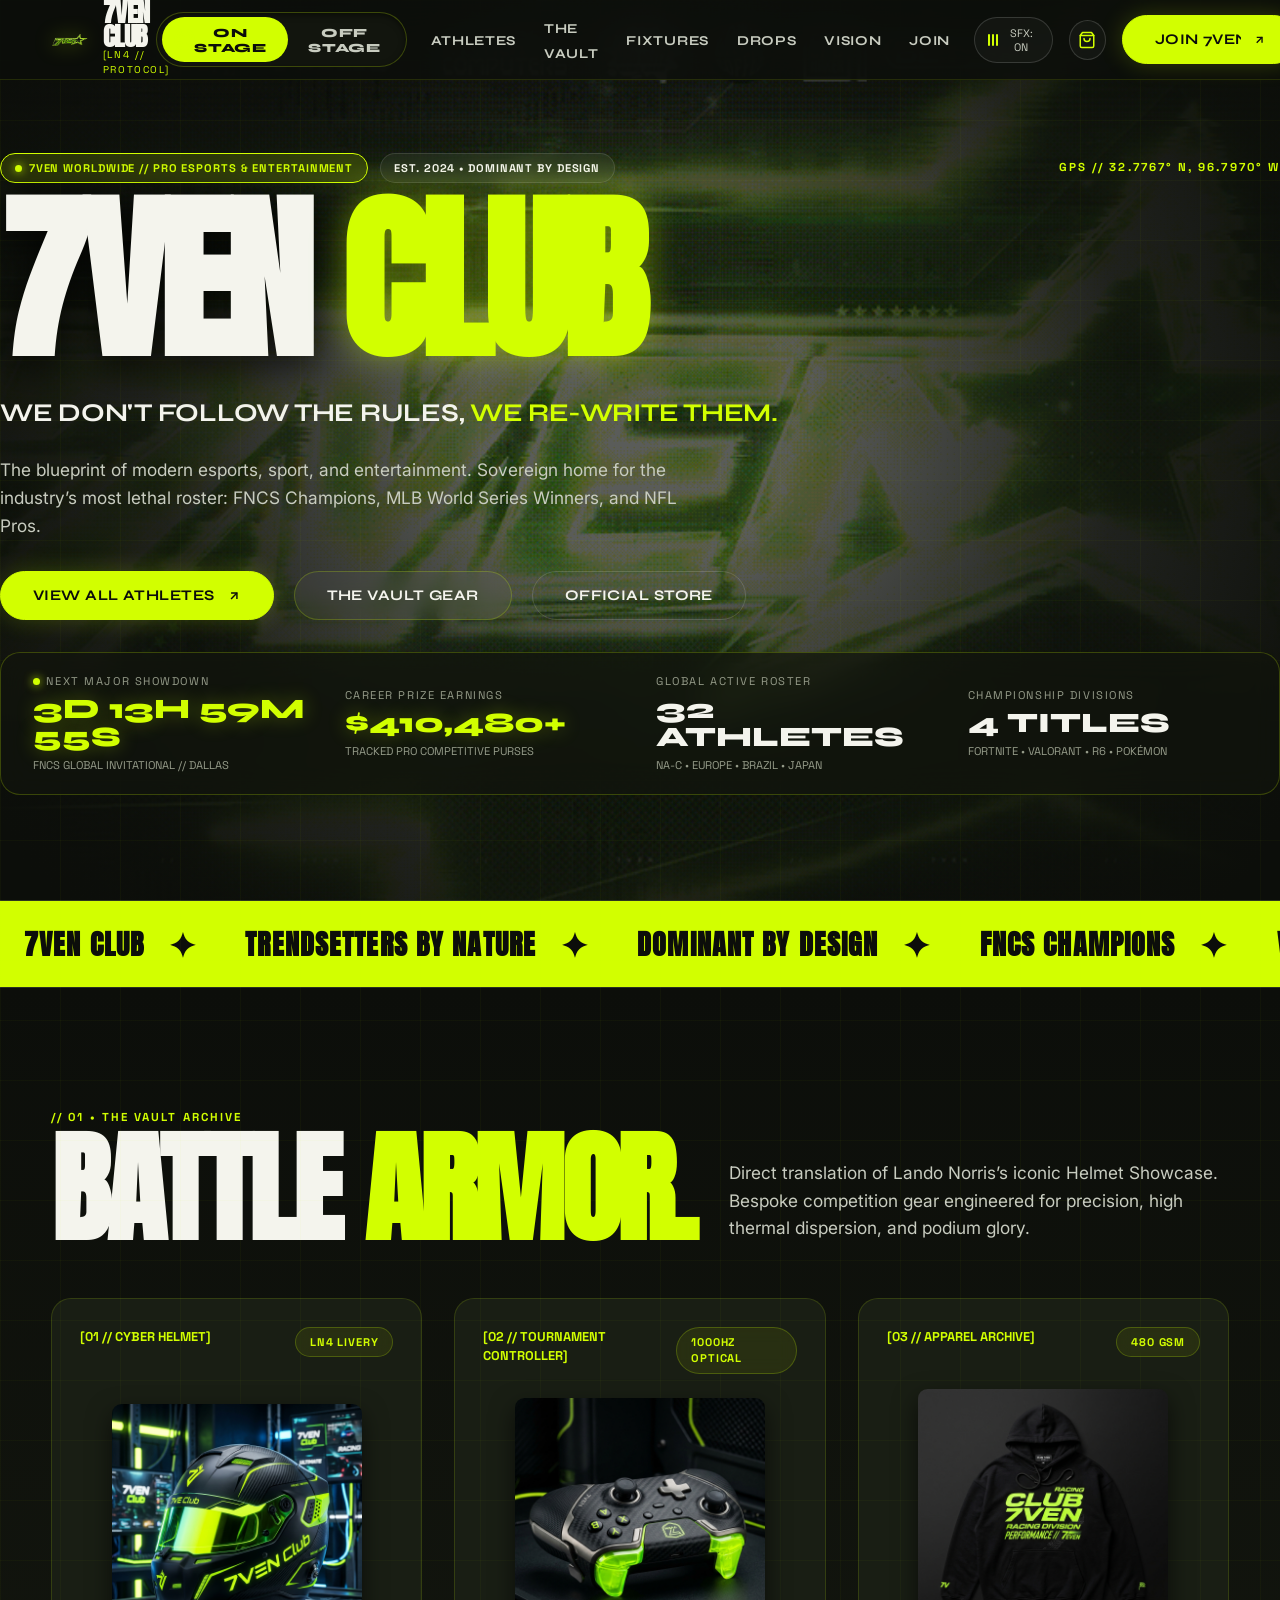
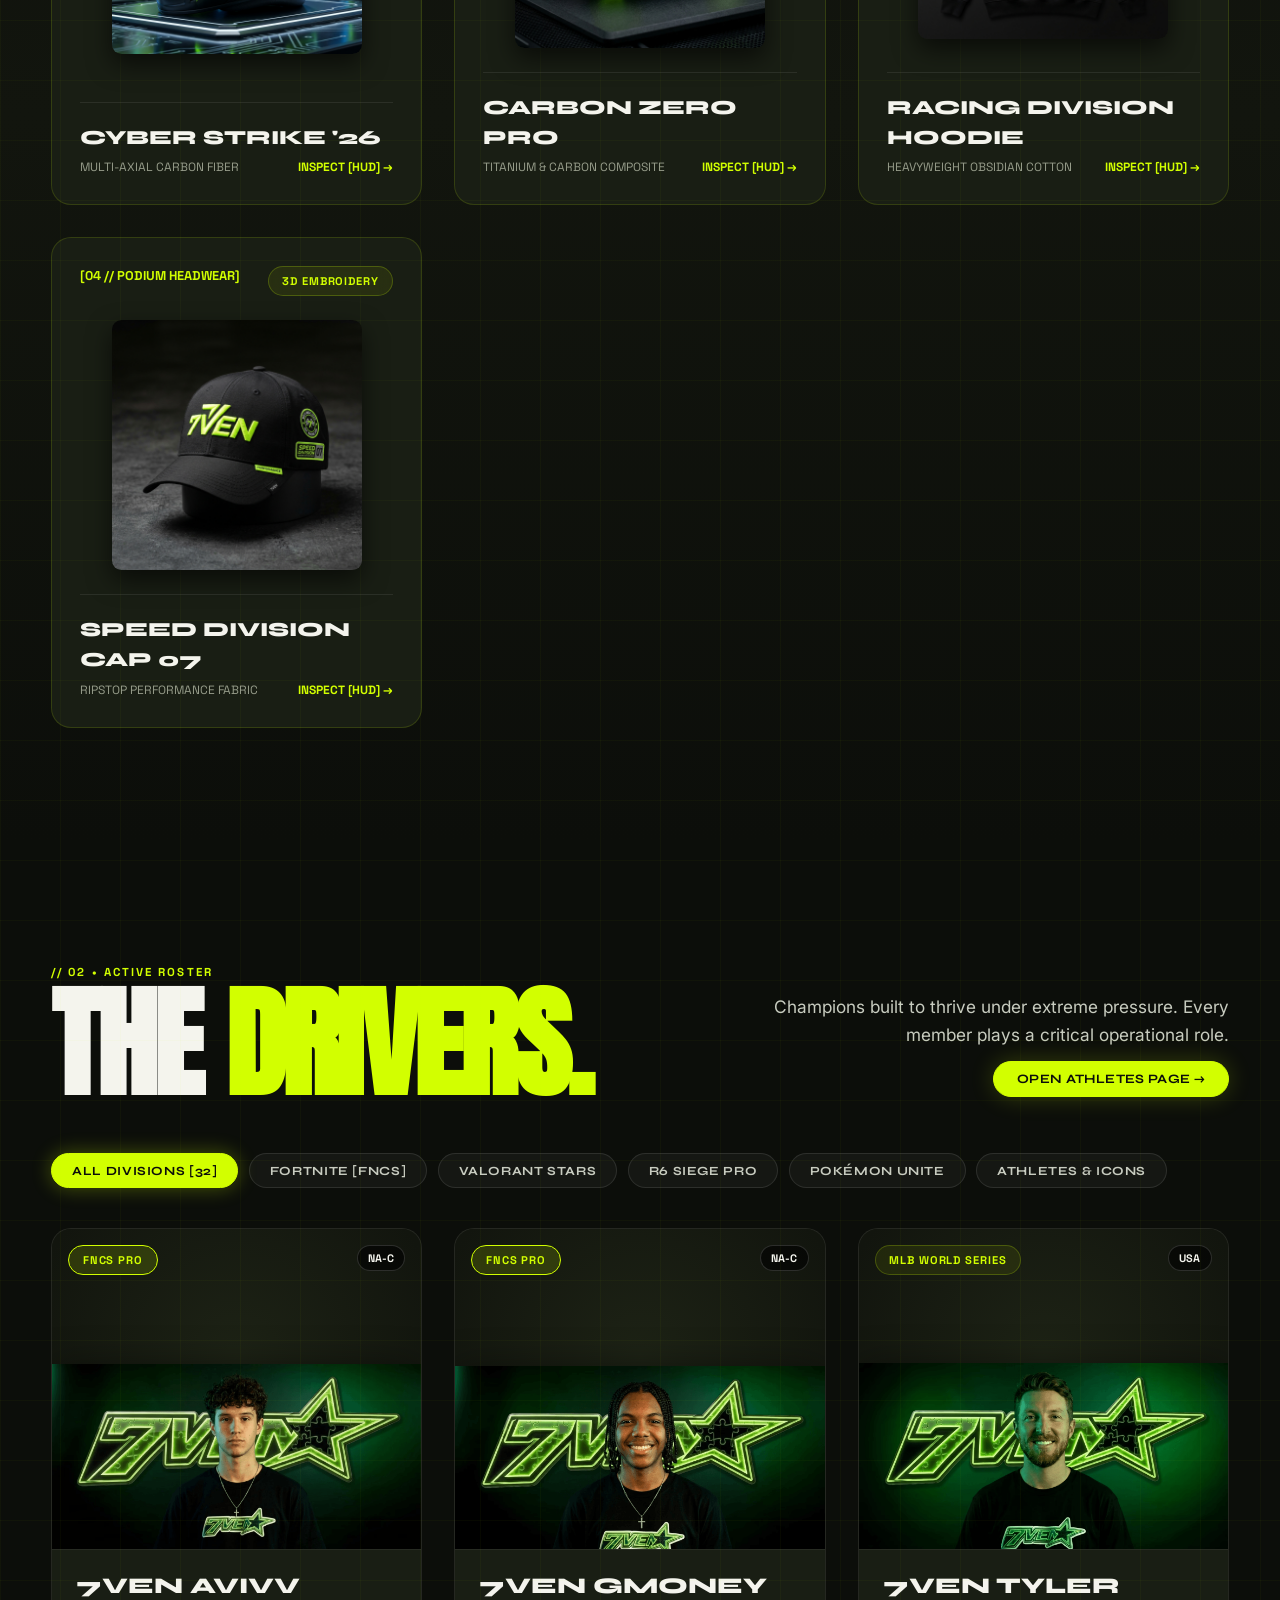
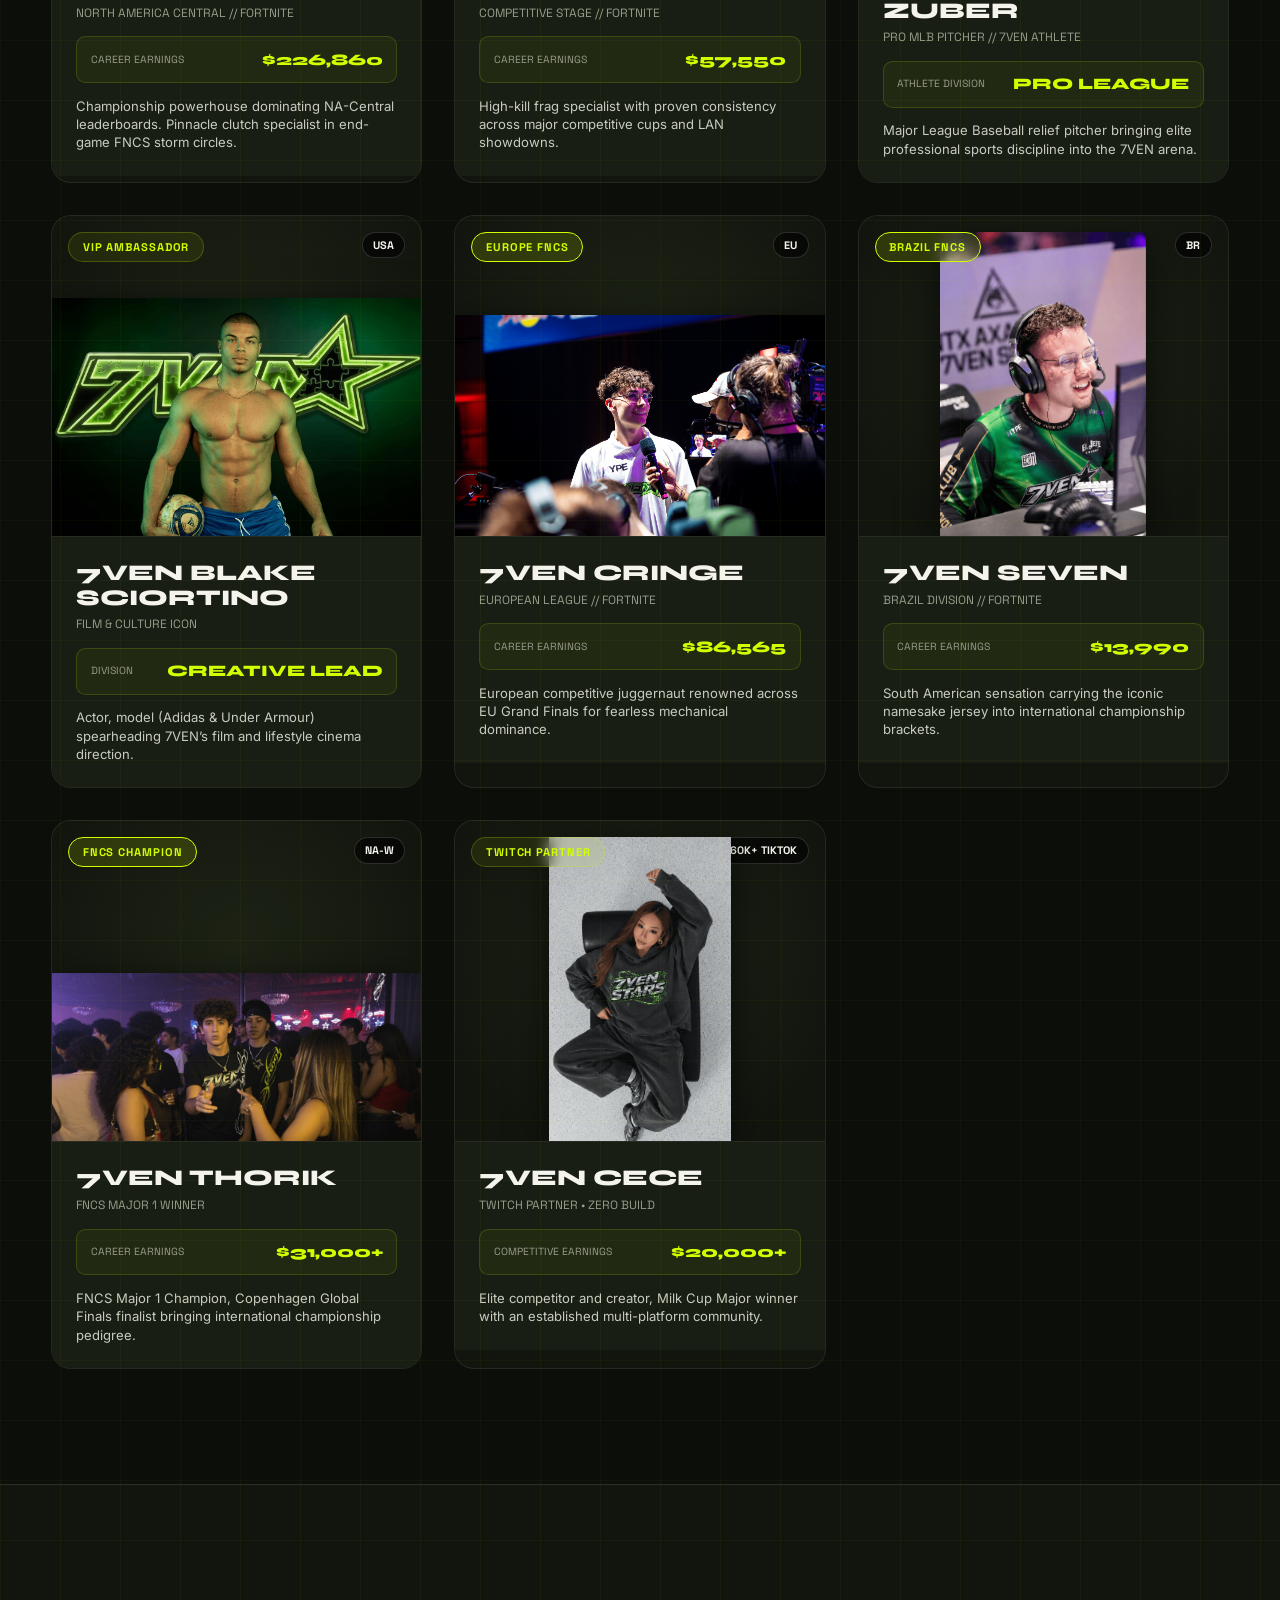
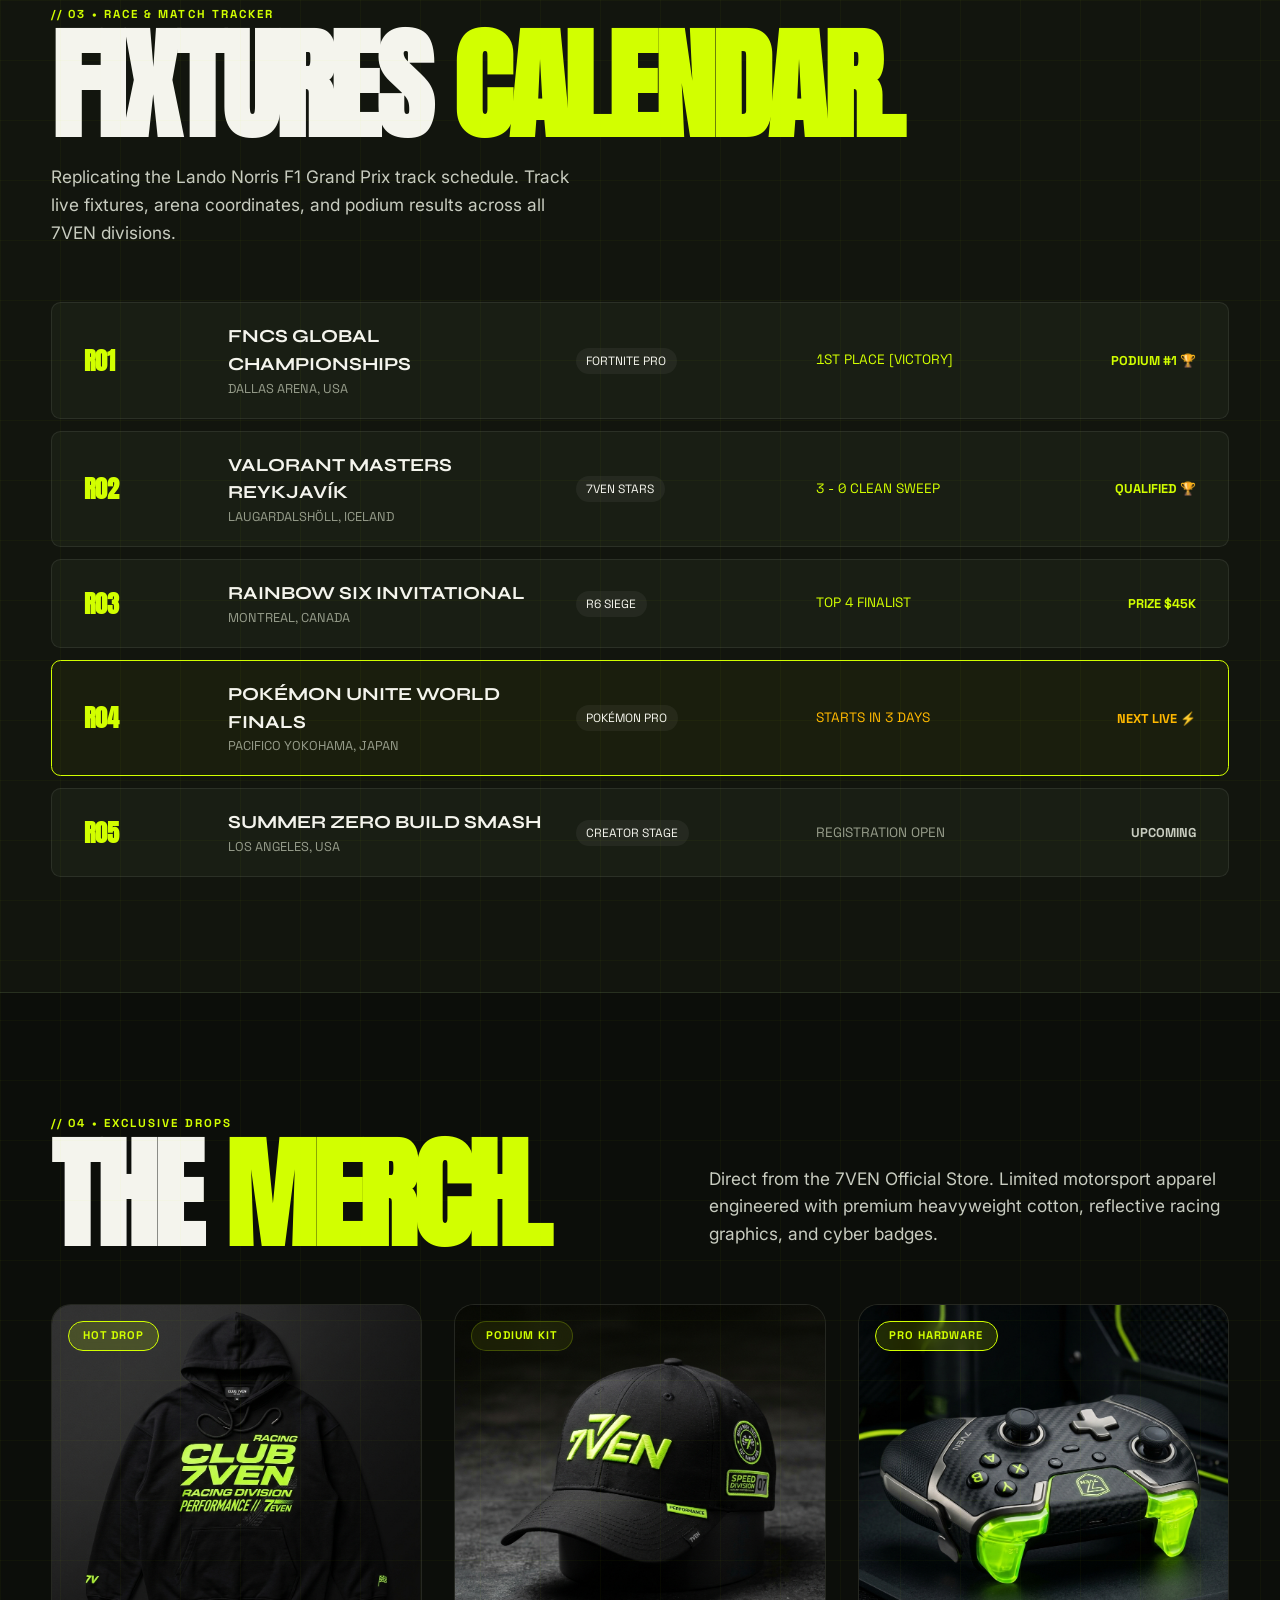
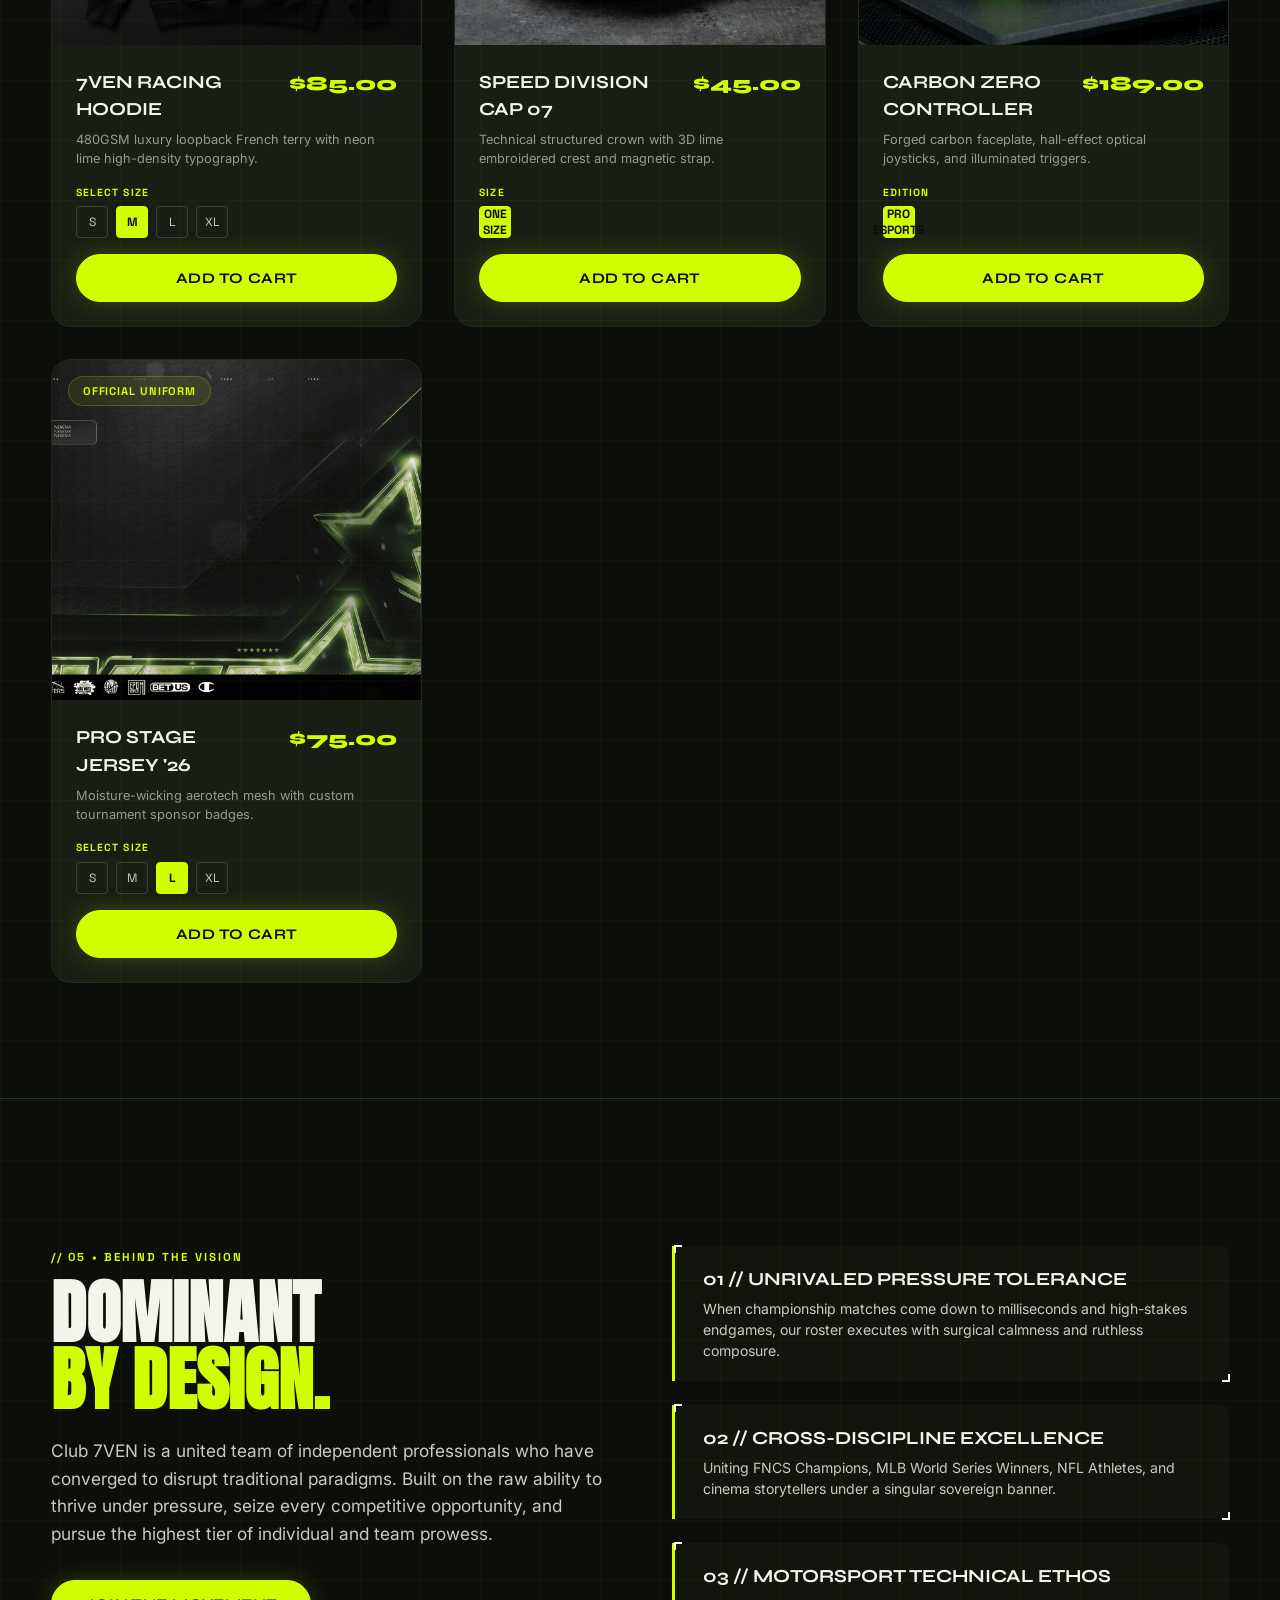
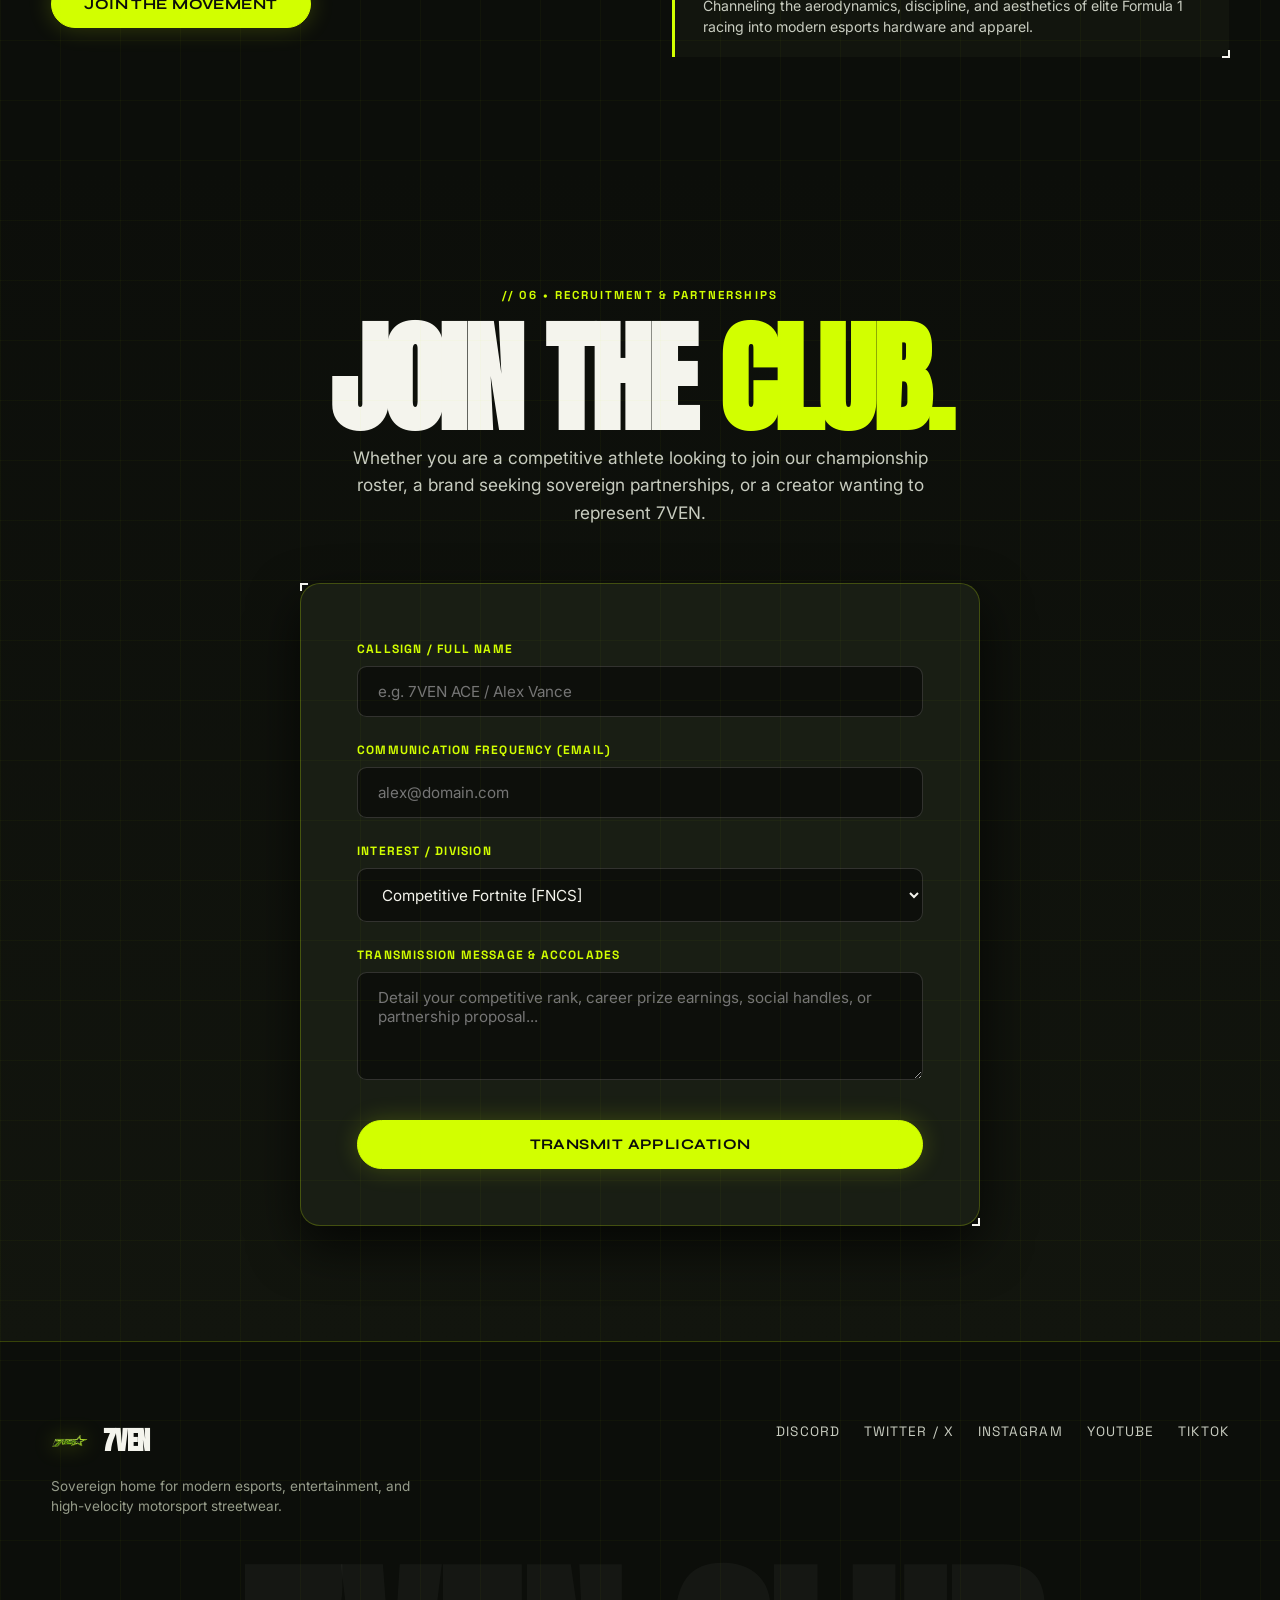
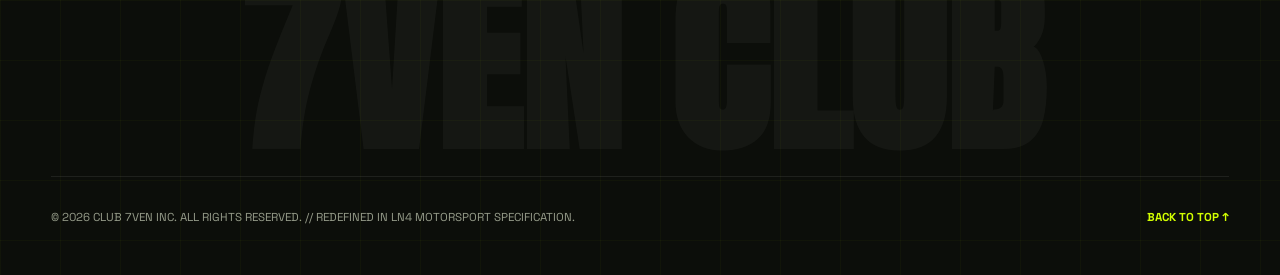
==== commit 321fd5b7: "Add dedicated athletes page with LN4 fan-out card deck, popup dossiers, 41 verified athlete portrait" ====
--- a/index.html
+++ b/index.html
@@ -38,7 +38,7 @@
       <a href="#hero" class="ln-brand" id="brandLink" aria-label="7VEN Club Home">
         <img src="assets/images/7ven-brand-mark.png" alt="7VEN Crest" class="ln-brand-logo">
         <div class="ln-brand-text">
-          <span class="ln-brand-title">7VEN</span>
+          <span class="ln-brand-title">7VEN CLUB</span>
           <span class="ln-brand-badge">[LN4 // PROTOCOL]</span>
         </div>
       </a>
@@ -58,7 +58,7 @@
       <!-- Navigation Links -->
       <nav aria-label="Main Navigation">
         <ul class="ln-nav-links">
-          <li><a href="#roster" class="ln-nav-link">Roster</a></li>
+          <li><a href="athletes.html" class="ln-nav-link">Athletes</a></li>
           <li><a href="#vault" class="ln-nav-link">The Vault</a></li>
           <li><a href="#calendar" class="ln-nav-link">Fixtures</a></li>
           <li><a href="#store" class="ln-nav-link">Drops</a></li>
@@ -142,7 +142,7 @@
         <!-- Huge Typographic Headline -->
         <div class="hero-title-wrap">
           <h1 class="hero-title-main">
-            7VEN<span class="hero-title-accent">.</span>CLUB
+            7VEN <span class="hero-title-accent">CLUB</span>
           </h1>
         </div>
 
@@ -158,9 +158,9 @@
 
         <!-- Action CTAs -->
         <div class="hero-actions">
-          <a href="#roster" class="btn-ln btn-ln-primary">
-            <span class="btn-roll-text" data-text="EXPLORE ROSTER">
-              <span>EXPLORE ROSTER</span>
+          <a href="athletes.html" class="btn-ln btn-ln-primary">
+            <span class="btn-roll-text" data-text="VIEW ALL ATHLETES">
+              <span>VIEW ALL ATHLETES</span>
             </span>
             <svg class="btn-icon-svg" viewBox="0 0 24 24" fill="none" stroke="currentColor" stroke-width="2.5">
               <line x1="7" y1="17" x2="17" y2="7"></line>
@@ -356,9 +356,16 @@
                 THE <span class="highlight-lime">DRIVERS.</span>
               </h2>
             </div>
-            <p class="text-lead" style="max-width: 520px;">
-              Champions built to thrive under extreme pressure. Every member plays a critical operational role in 7VEN’s global conquest.
-            </p>
+            <div style="display: flex; flex-direction: column; align-items: flex-end; gap: 0.75rem;">
+              <p class="text-lead" style="max-width: 480px; text-align: right;">
+                Champions built to thrive under extreme pressure. Every member plays a critical operational role.
+              </p>
+              <a href="athletes.html" class="btn-ln btn-ln-primary" style="padding: 0.65rem 1.4rem; font-size: 0.8rem;">
+                <span class="btn-roll-text" data-text="OPEN ATHLETES PAGE →">
+                  <span>OPEN ATHLETES PAGE →</span>
+                </span>
+              </a>
+            </div>
           </div>
         </div>
 
@@ -380,7 +387,7 @@
             <div class="player-card-media">
               <span class="badge-pill is-live player-overlay-badge">FNCS PRO</span>
               <span class="player-region-tag">NA-C</span>
-              <img src="assets/images/player-avivv.png" alt="7VEN Avivv" class="player-photo">
+              <img src="assets/images/roster/avivv.jpg" alt="7VEN Avivv" class="player-photo">
             </div>
             <div class="player-card-body">
               <div>
@@ -401,8 +408,8 @@
           <article class="player-card" data-category="fortnite all" id="playerGmoney">
             <div class="player-card-media">
               <span class="badge-pill is-live player-overlay-badge">FNCS PRO</span>
-              <span class="player-region-tag">NA-E</span>
-              <img src="assets/images/player-gmoney.png" alt="7VEN GMONEY" class="player-photo">
+              <span class="player-region-tag">NA-C</span>
+              <img src="assets/images/roster/gmoney.jpg" alt="7VEN GMONEY" class="player-photo">
             </div>
             <div class="player-card-body">
               <div>
@@ -424,7 +431,7 @@
             <div class="player-card-media">
               <span class="badge-pill player-overlay-badge">MLB WORLD SERIES</span>
               <span class="player-region-tag">USA</span>
-              <img src="assets/images/player-zuber.png" alt="7VEN Tyler Zuber" class="player-photo">
+              <img src="assets/images/roster/tyler-zuber.jpg" alt="7VEN Tyler Zuber" class="player-photo">
             </div>
             <div class="player-card-body">
               <div>
@@ -436,7 +443,7 @@
                 <span class="earnings-amount">PRO LEAGUE</span>
               </div>
               <p class="player-bio-snippet">
-                Major League Baseball standout bringing real sports grit and professional execution directly into the 7VEN arena.
+                Major League Baseball relief pitcher bringing elite professional sports discipline into the 7VEN arena.
               </p>
             </div>
           </article>
@@ -446,7 +453,7 @@
             <div class="player-card-media">
               <span class="badge-pill player-overlay-badge">VIP AMBASSADOR</span>
               <span class="player-region-tag">USA</span>
-              <img src="assets/images/player-blake.png" alt="7VEN Blake Sciortino" class="player-photo">
+              <img src="assets/images/roster/blake-sciortino.jpg" alt="7VEN Blake Sciortino" class="player-photo">
             </div>
             <div class="player-card-body">
               <div>
@@ -458,7 +465,7 @@
                 <span class="earnings-amount">CREATIVE LEAD</span>
               </div>
               <p class="player-bio-snippet">
-                Spearheading 7VEN’s film and lifestyle direction, uniting cinema aesthetics with next-generation motorsport culture.
+                Actor, model (Adidas & Under Armour) spearheading 7VEN’s film and lifestyle cinema direction.
               </p>
             </div>
           </article>
@@ -468,7 +475,7 @@
             <div class="player-card-media">
               <span class="badge-pill is-live player-overlay-badge">EUROPE FNCS</span>
               <span class="player-region-tag">EU</span>
-              <img src="assets/images/player-cringe.png" alt="7VEN Cringe" class="player-photo">
+              <img src="assets/images/roster/cringe.jpg" alt="7VEN Cringe" class="player-photo">
             </div>
             <div class="player-card-body">
               <div>
@@ -490,7 +497,7 @@
             <div class="player-card-media">
               <span class="badge-pill is-live player-overlay-badge">BRAZIL FNCS</span>
               <span class="player-region-tag">BR</span>
-              <img src="assets/images/player-seven.png" alt="7VEN Seven" class="player-photo">
+              <img src="assets/images/roster/seven.jpg" alt="7VEN Seven" class="player-photo">
             </div>
             <div class="player-card-body">
               <div>
@@ -502,29 +509,29 @@
                 <span class="earnings-amount">$13,990</span>
               </div>
               <p class="player-bio-snippet">
-                South American sensation carrying the iconic namesake jersey into championship brackets.
+                South American sensation carrying the iconic namesake jersey into international championship brackets.
               </p>
             </div>
           </article>
 
-          <!-- Player 7: 7VEN STARS (VALORANT) -->
-          <article class="player-card" data-category="valorant all" id="playerStars">
+          <!-- Player 7: 7VEN THORIK -->
+          <article class="player-card" data-category="fortnite all" id="playerThorik">
             <div class="player-card-media">
-              <span class="badge-pill is-live player-overlay-badge">VCT PRO</span>
-              <span class="player-region-tag">GLOBAL</span>
-              <img src="assets/images/valorant-star.png" alt="7VEN Stars Valorant" class="player-photo">
+              <span class="badge-pill is-live player-overlay-badge">FNCS CHAMPION</span>
+              <span class="player-region-tag">NA-W</span>
+              <img src="assets/images/roster/thorik.jpg" alt="7VEN Thorik" class="player-photo">
             </div>
             <div class="player-card-body">
               <div>
-                <h3 class="player-callsign">7VEN STARS</h3>
-                <span class="player-role-sub">VALORANT ESPORTS DIVISION</span>
+                <h3 class="player-callsign">7VEN THORIK</h3>
+                <span class="player-role-sub">FNCS MAJOR 1 WINNER</span>
               </div>
               <div class="player-earnings-row">
-                <span class="earnings-label">STATUS</span>
-                <span class="earnings-amount">VCT MASTERS</span>
+                <span class="earnings-label">CAREER EARNINGS</span>
+                <span class="earnings-amount">$31,000+</span>
               </div>
               <p class="player-bio-snippet">
-                The tactical vanguard. Surgical site executes, ruthless duelist initiations, and ironclad defusal discipline.
+                FNCS Major 1 Champion, Copenhagen Global Finals finalist bringing international championship pedigree.
               </p>
             </div>
           </article>
@@ -534,7 +541,7 @@
             <div class="player-card-media">
               <span class="badge-pill player-overlay-badge">TWITCH PARTNER</span>
               <span class="player-region-tag">60K+ TIKTOK</span>
-              <img src="assets/images/team-banner.jpg" alt="7VEN CECE" class="player-photo" style="object-fit: cover;">
+              <img src="assets/images/roster/cece.jpg" alt="7VEN CECE" class="player-photo">
             </div>
             <div class="player-card-body">
               <div>
@@ -546,7 +553,7 @@
                 <span class="earnings-amount">$20,000+</span>
               </div>
               <p class="player-bio-snippet">
-                Elite creator uniting zero-build tournament precision with engaging live stream entertainment.
+                Elite competitor and creator, Milk Cup Major winner with an established multi-platform community.
               </p>
             </div>
           </article>
@@ -939,9 +946,9 @@
         </div>
       </div>
 
-      <!-- Massive Watermark Brand Typo -->
+      <!-- Watermark without dot -->
       <div class="footer-huge-mark" aria-hidden="true">
-        7VEN.CLUB
+        7VEN CLUB
       </div>
 
       <div class="footer-bottom-row">
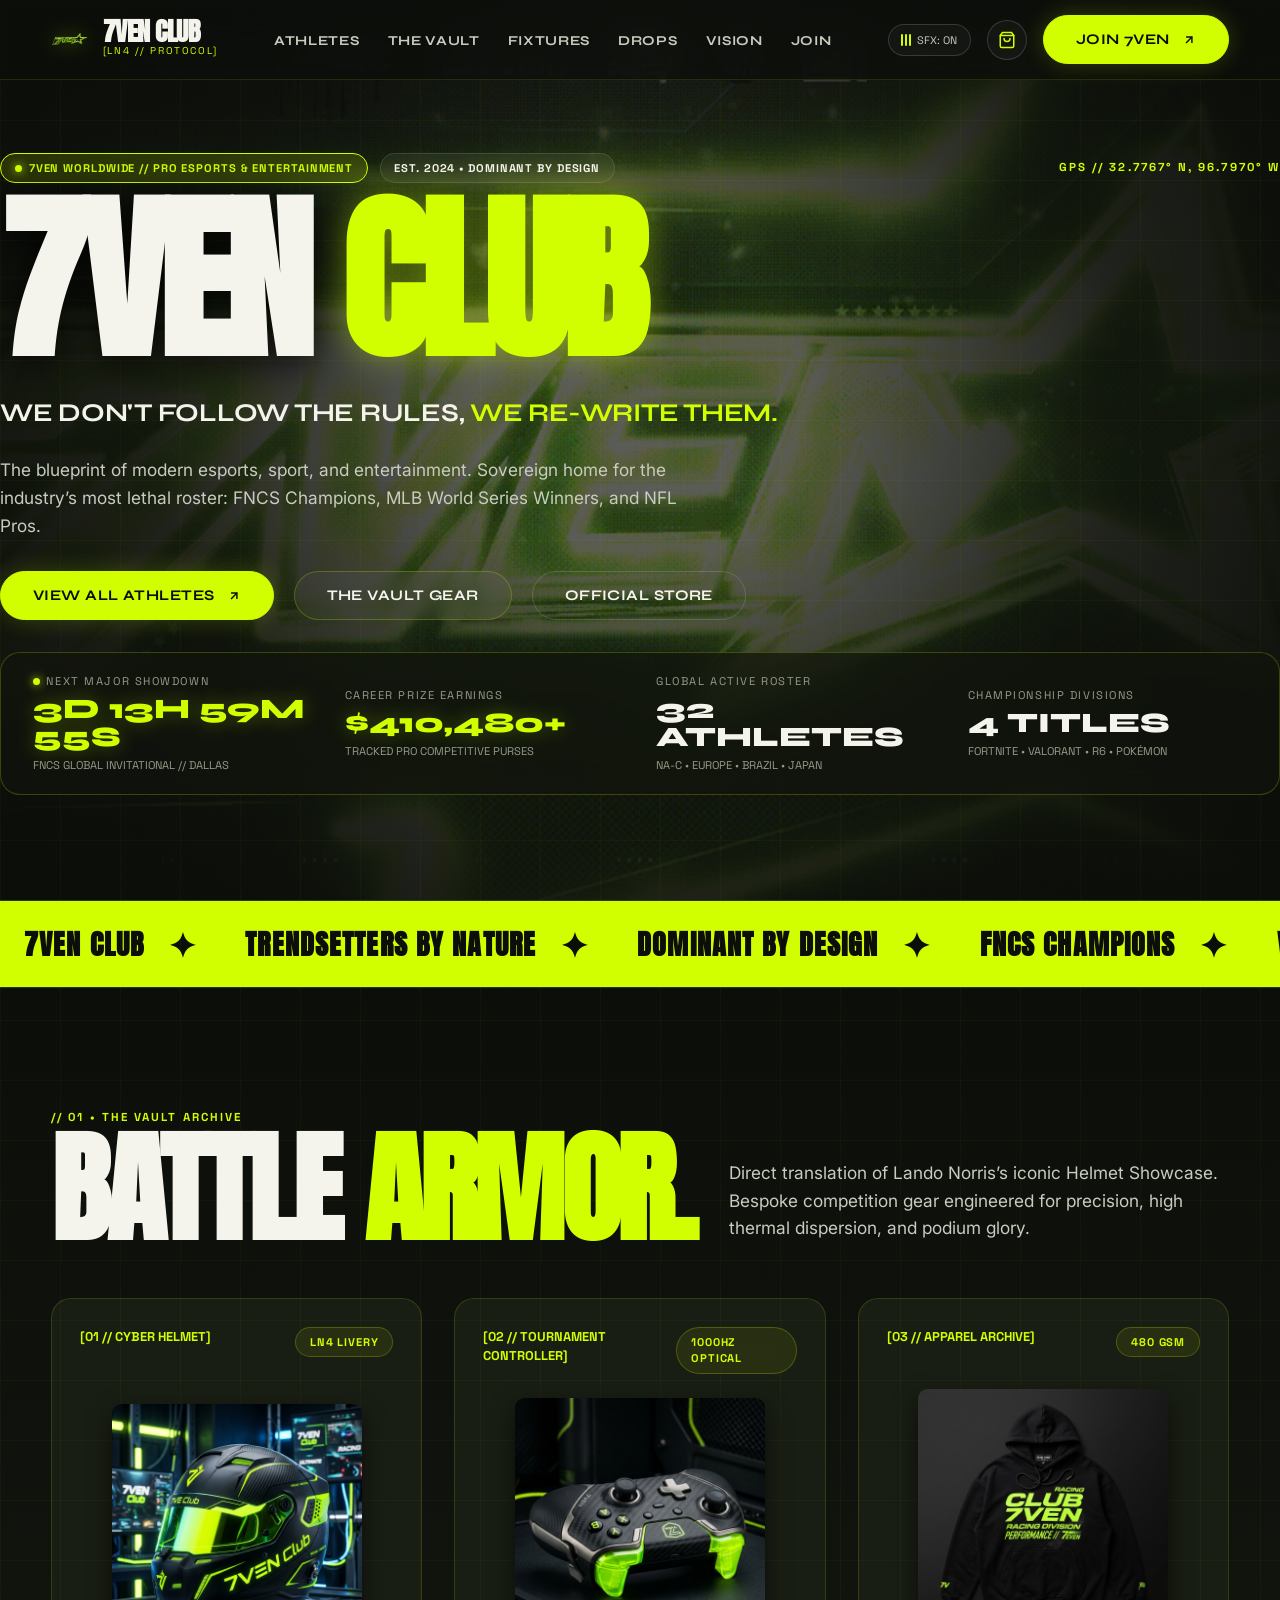
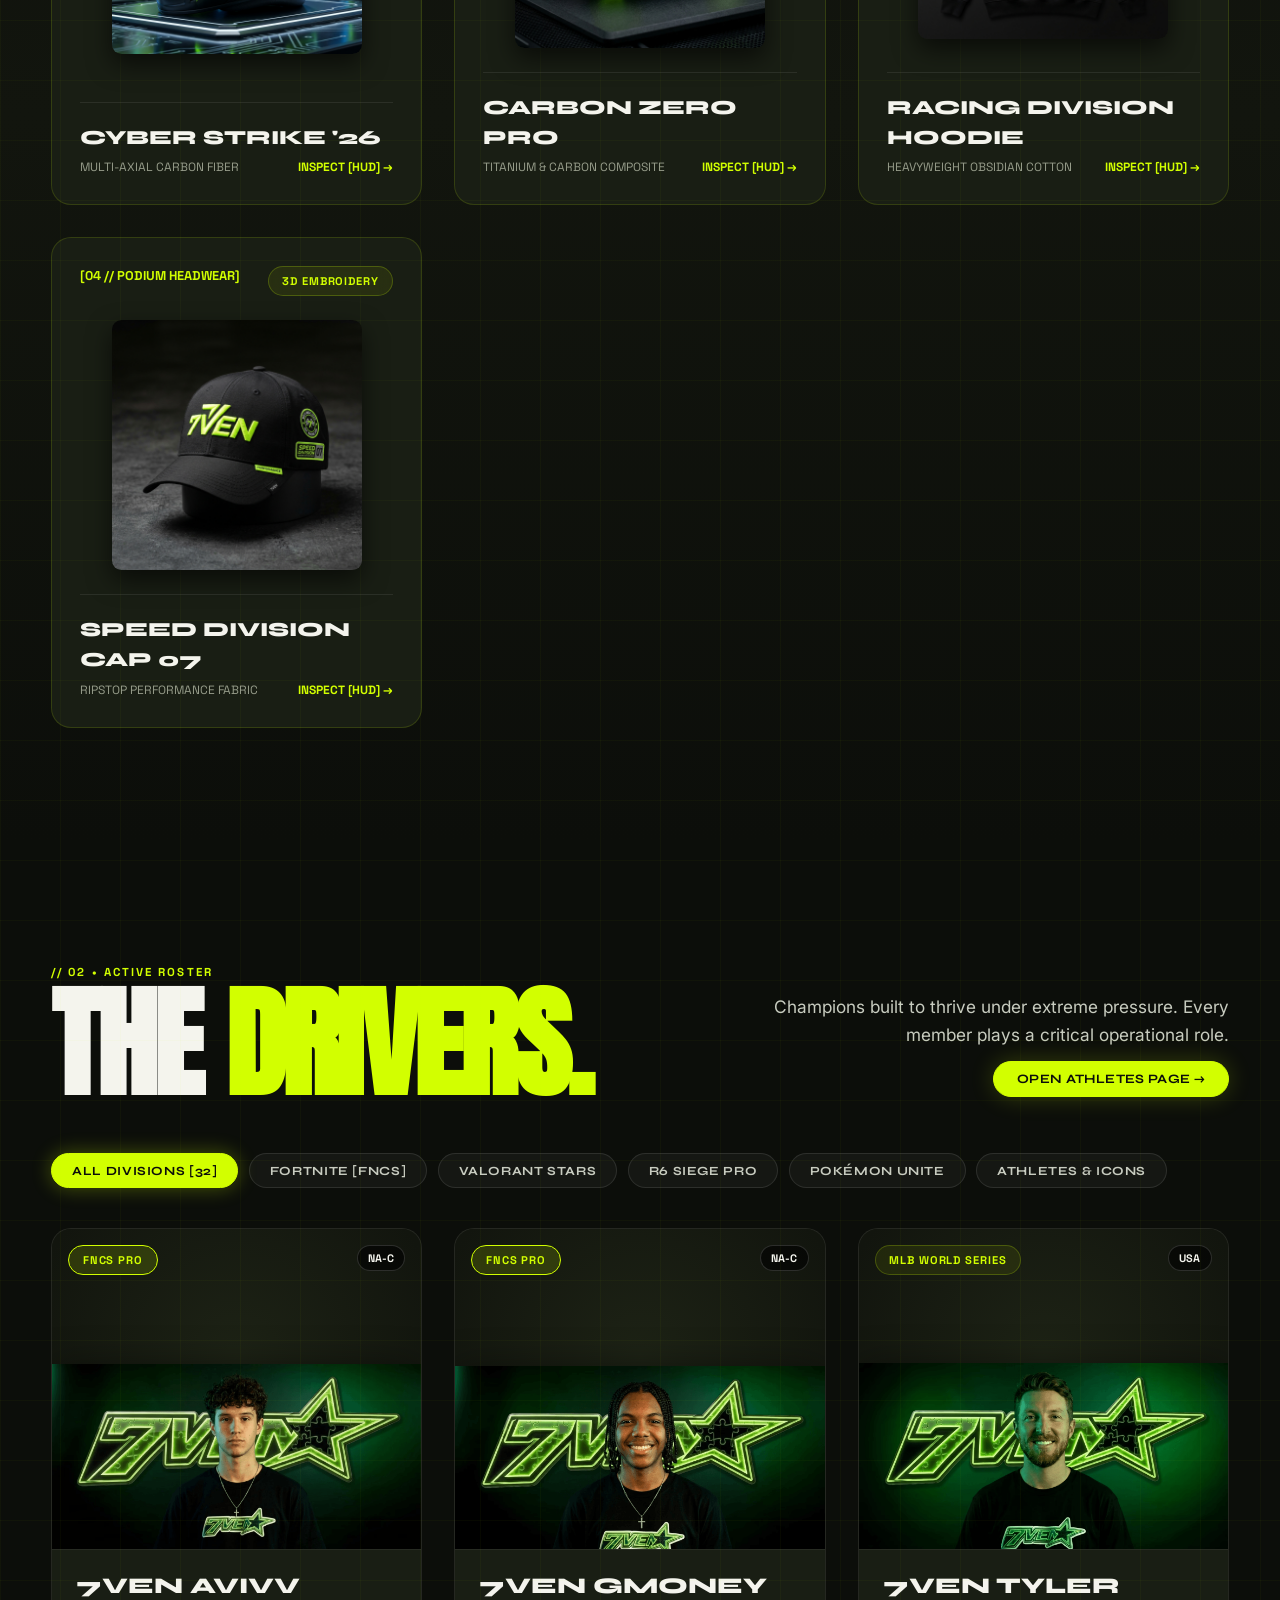
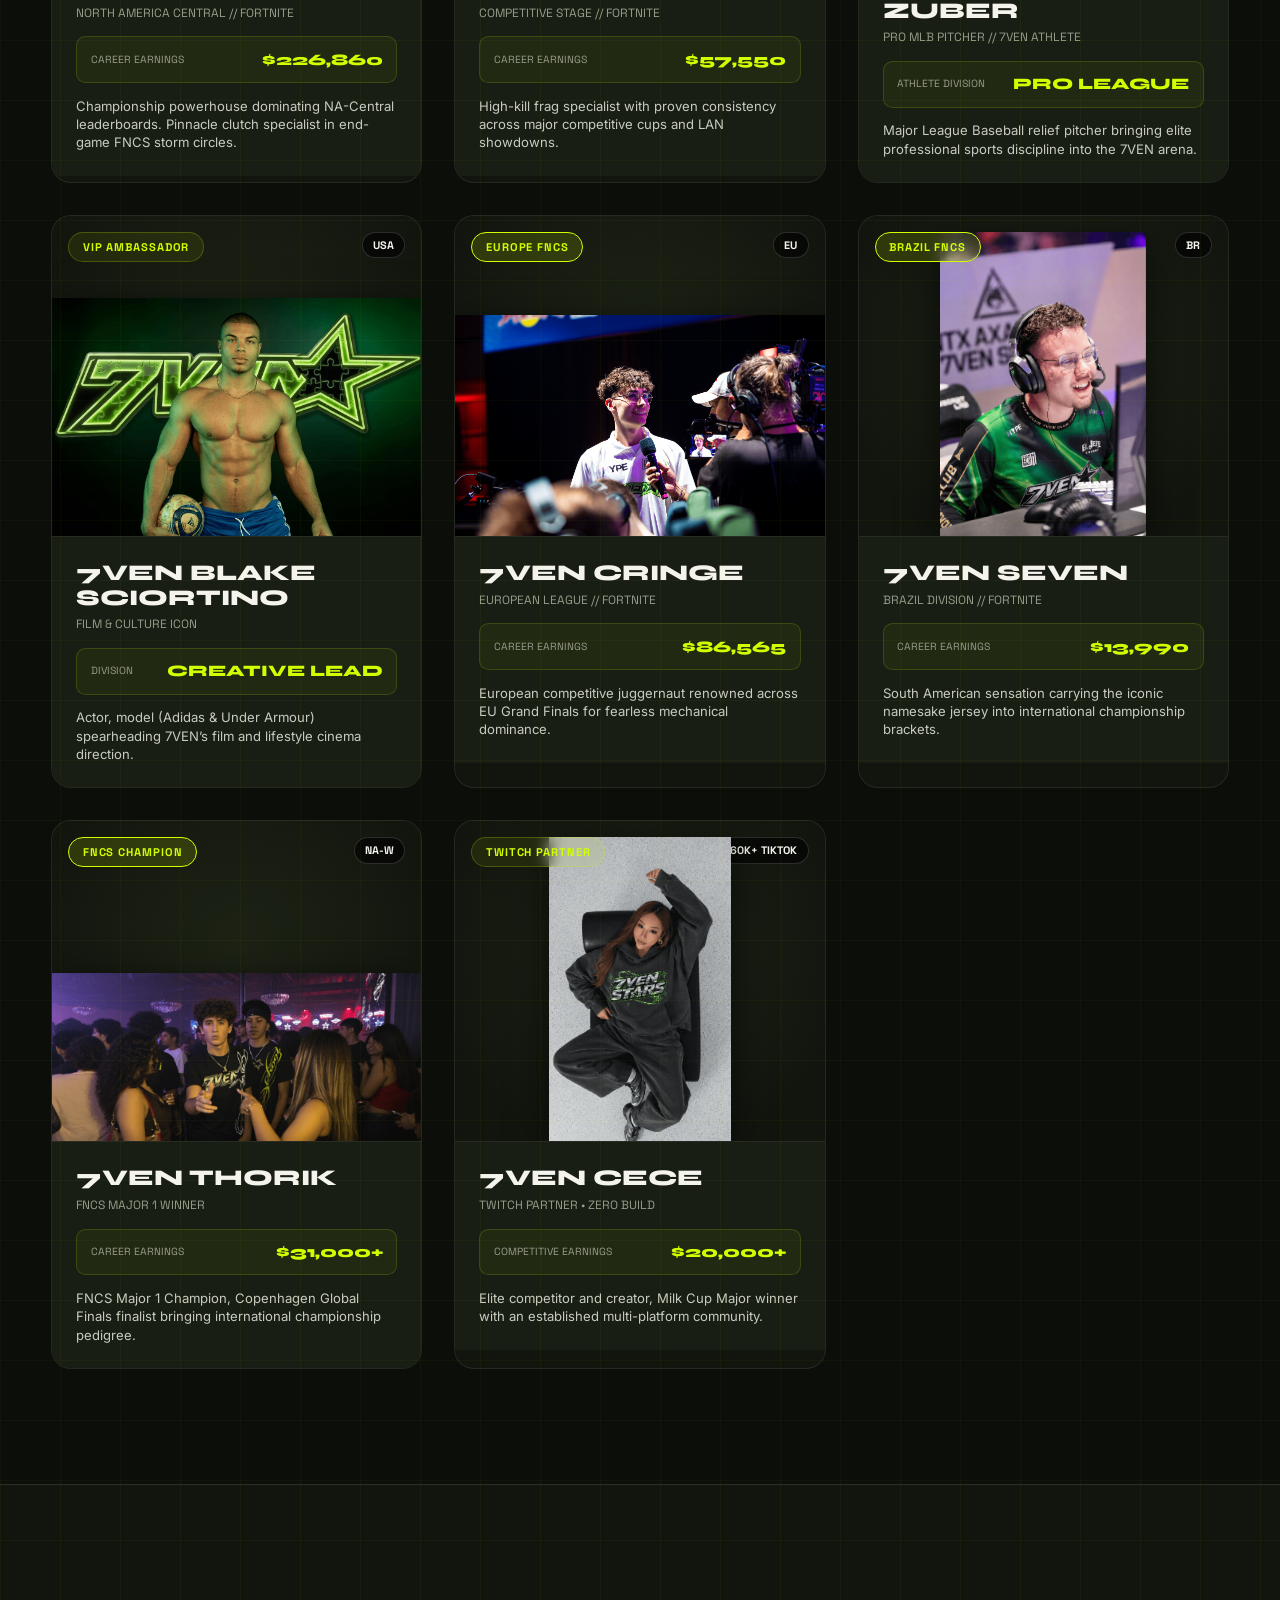
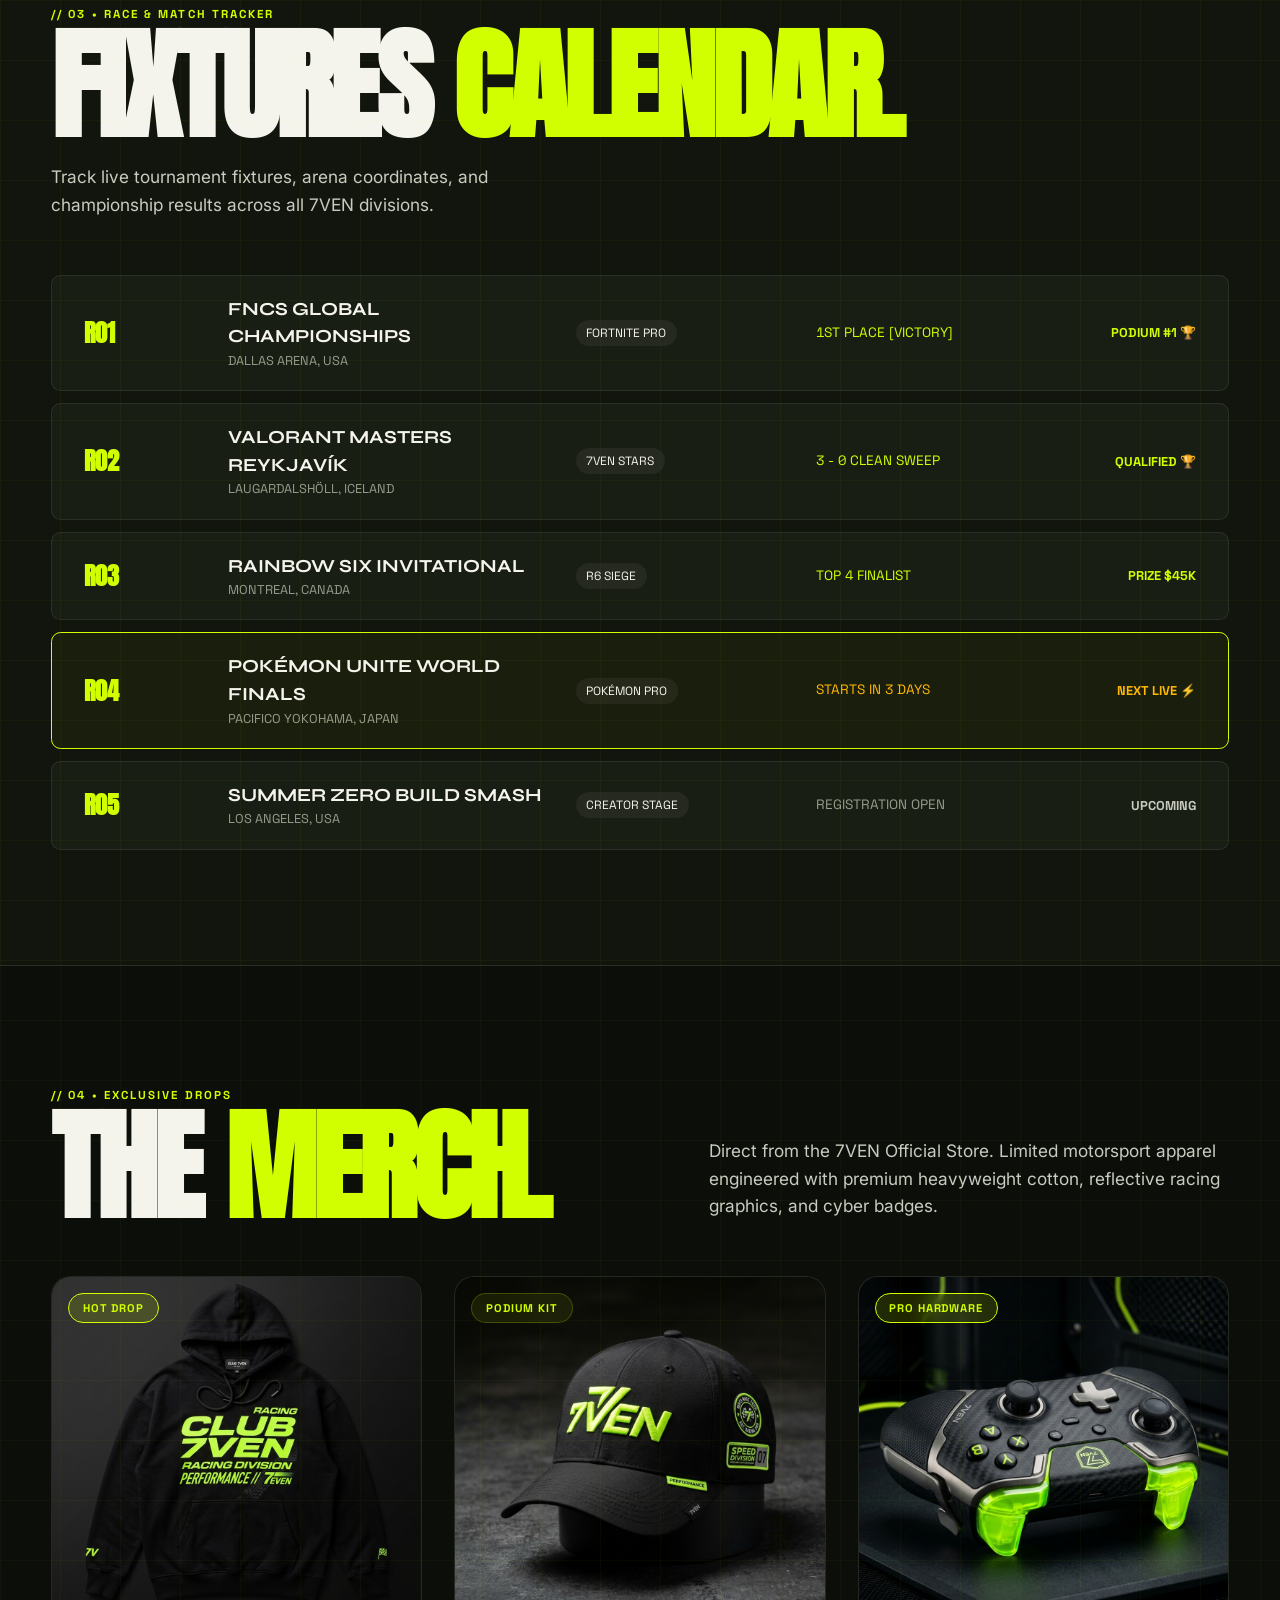
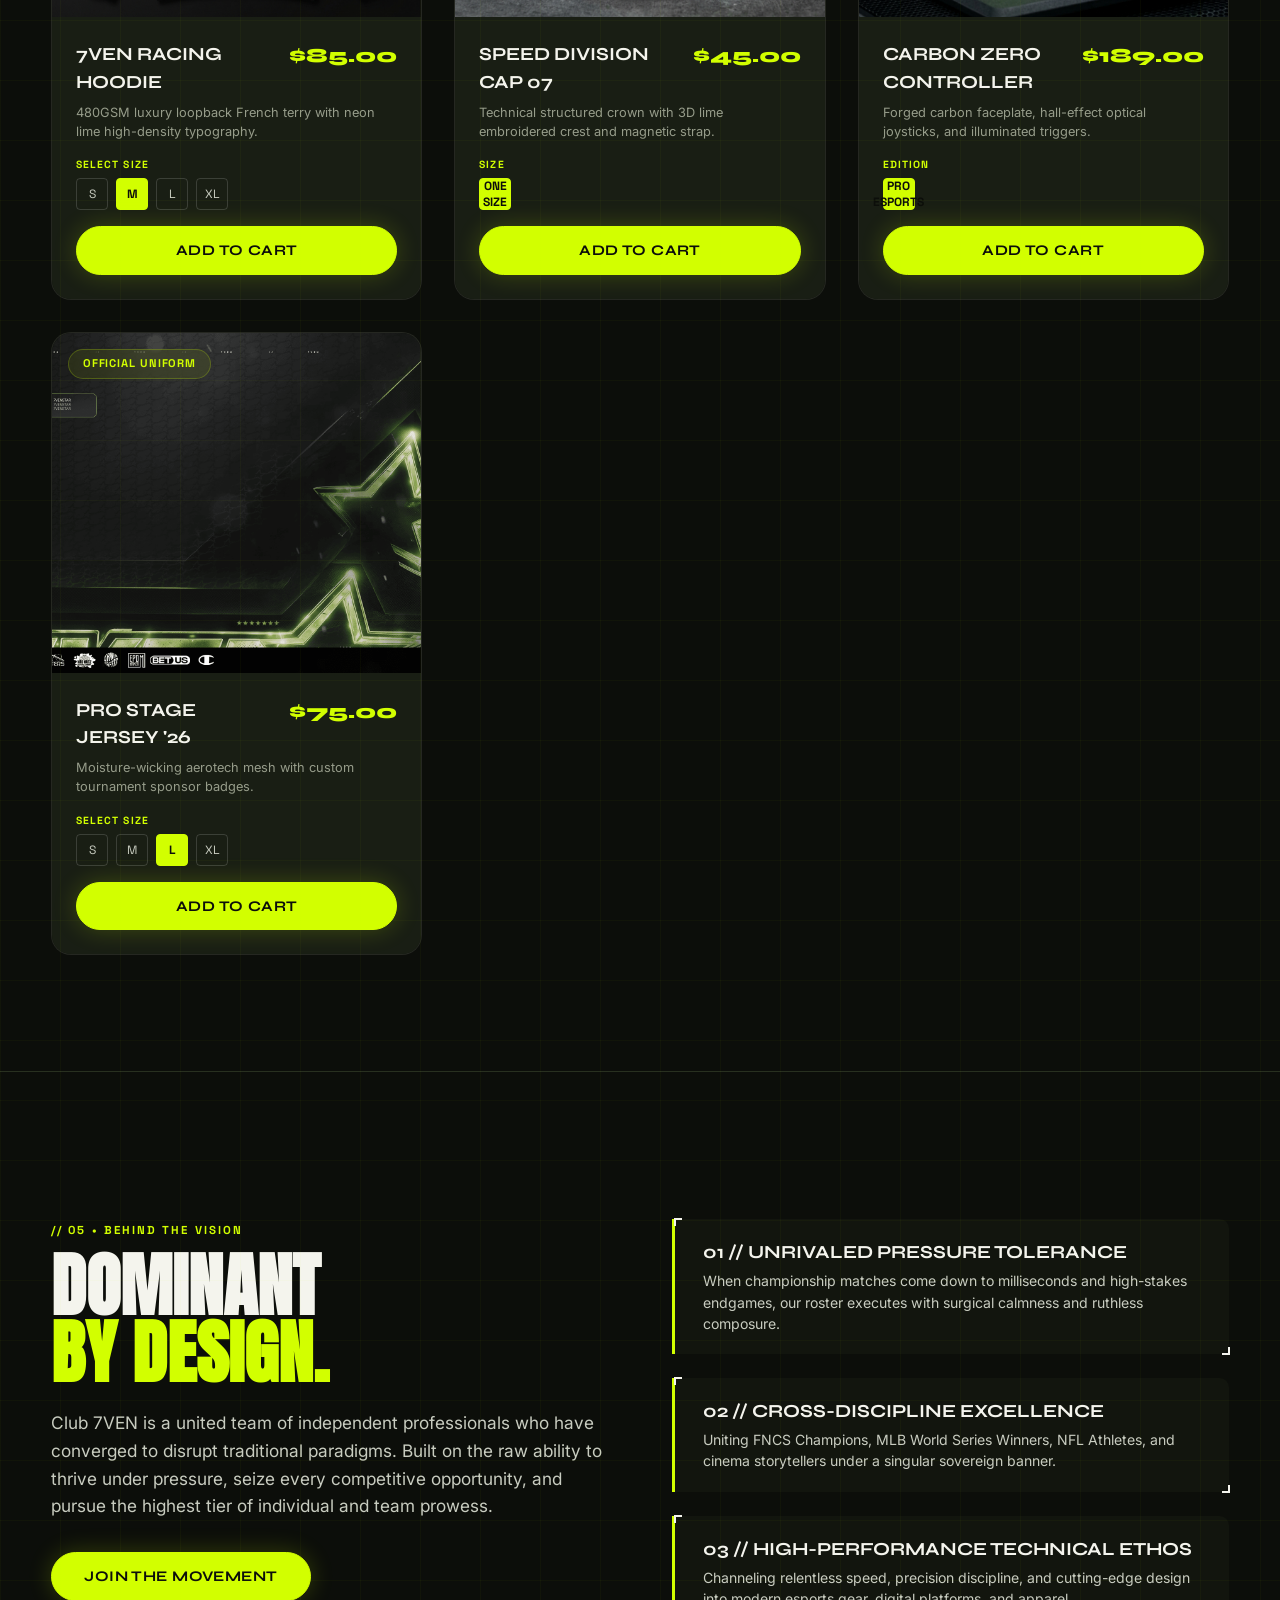
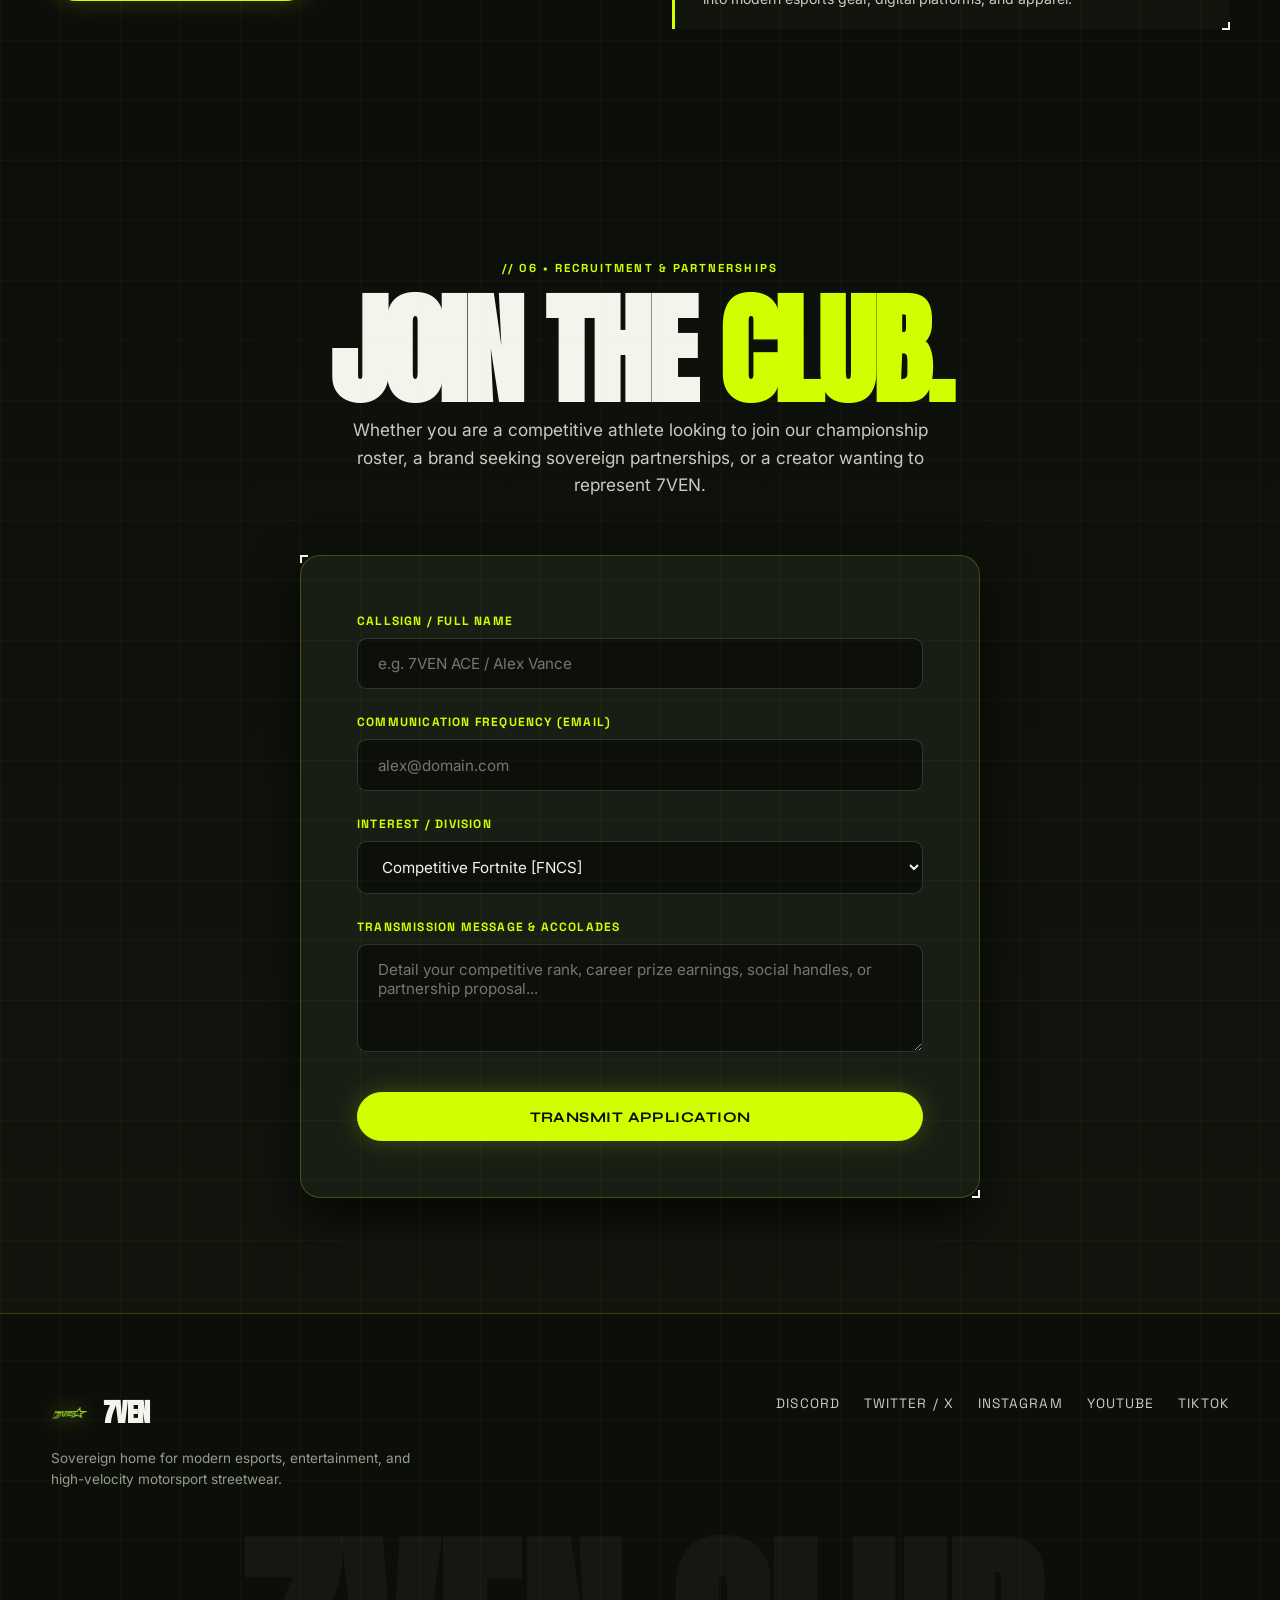
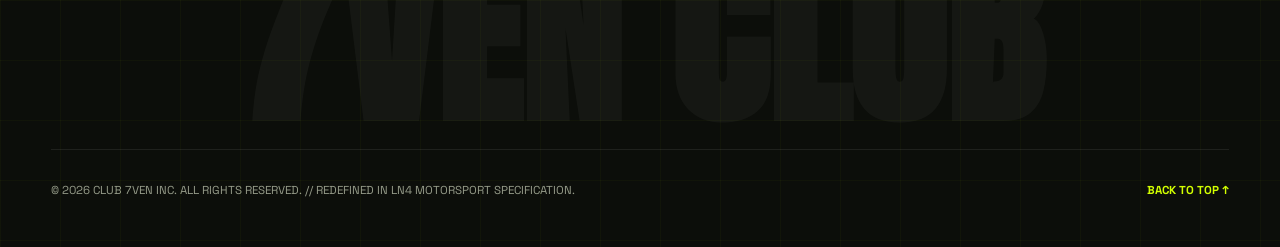
==== commit 7cb52805: "Remove ON/OFF stage switcher, lock to permanent ON STAGE mode, and remove F1 references from Vision " ====
--- a/index.html
+++ b/index.html
@@ -42,18 +42,6 @@
           <span class="ln-brand-badge">[LN4 // PROTOCOL]</span>
         </div>
       </a>
-
-      <!-- Lando Norris Inspired Dual-Stage Switcher -->
-      <div class="ln-stage-switcher" id="stageSwitcher" role="tablist" aria-label="Experience Mode Switcher">
-        <div class="switcher-pill" id="switcherPill"></div>
-        <button class="switcher-btn active" id="btnOnStage" role="tab" aria-selected="true" data-mode="on-stage">
-          <span class="live-dot"></span>
-          ON STAGE
-        </button>
-        <button class="switcher-btn" id="btnOffStage" role="tab" aria-selected="false" data-mode="off-stage">
-          OFF STAGE
-        </button>
-      </div>
 
       <!-- Navigation Links -->
       <nav aria-label="Main Navigation">
@@ -578,7 +566,7 @@
               </h2>
             </div>
             <p class="text-lead" style="max-width: 520px;">
-              Replicating the Lando Norris F1 Grand Prix track schedule. Track live fixtures, arena coordinates, and podium results across all 7VEN divisions.
+              Track live tournament fixtures, arena coordinates, and championship results across all 7VEN divisions.
             </p>
           </div>
         </div>
@@ -851,9 +839,9 @@
           </div>
 
           <div class="pillar-card tech-corner-box">
-            <h3 class="pillar-title">03 // MOTORSPORT TECHNICAL ETHOS</h3>
+            <h3 class="pillar-title">03 // HIGH-PERFORMANCE TECHNICAL ETHOS</h3>
             <p class="pillar-desc">
-              Channeling the aerodynamics, discipline, and aesthetics of elite Formula 1 racing into modern esports hardware and apparel.
+              Channeling relentless speed, precision discipline, and cutting-edge design into modern esports gear, digital platforms, and apparel.
             </p>
           </div>
 
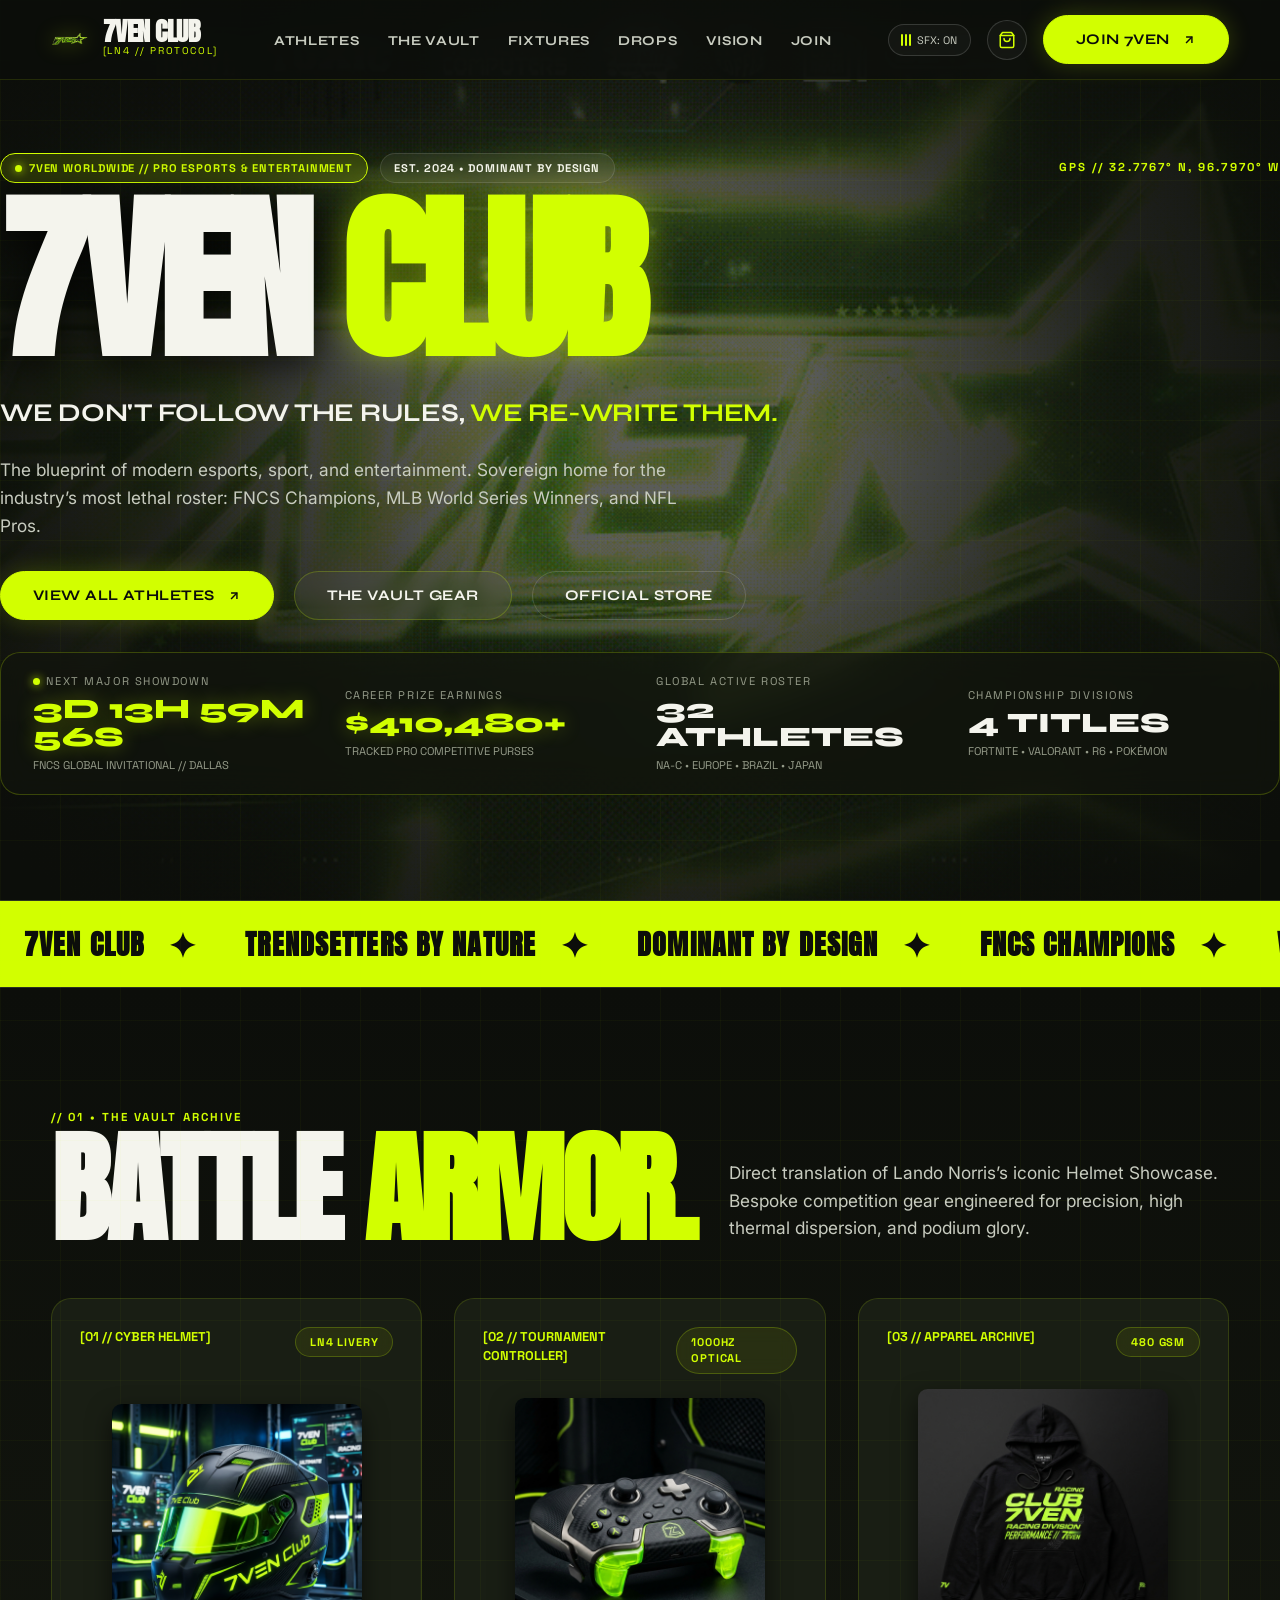
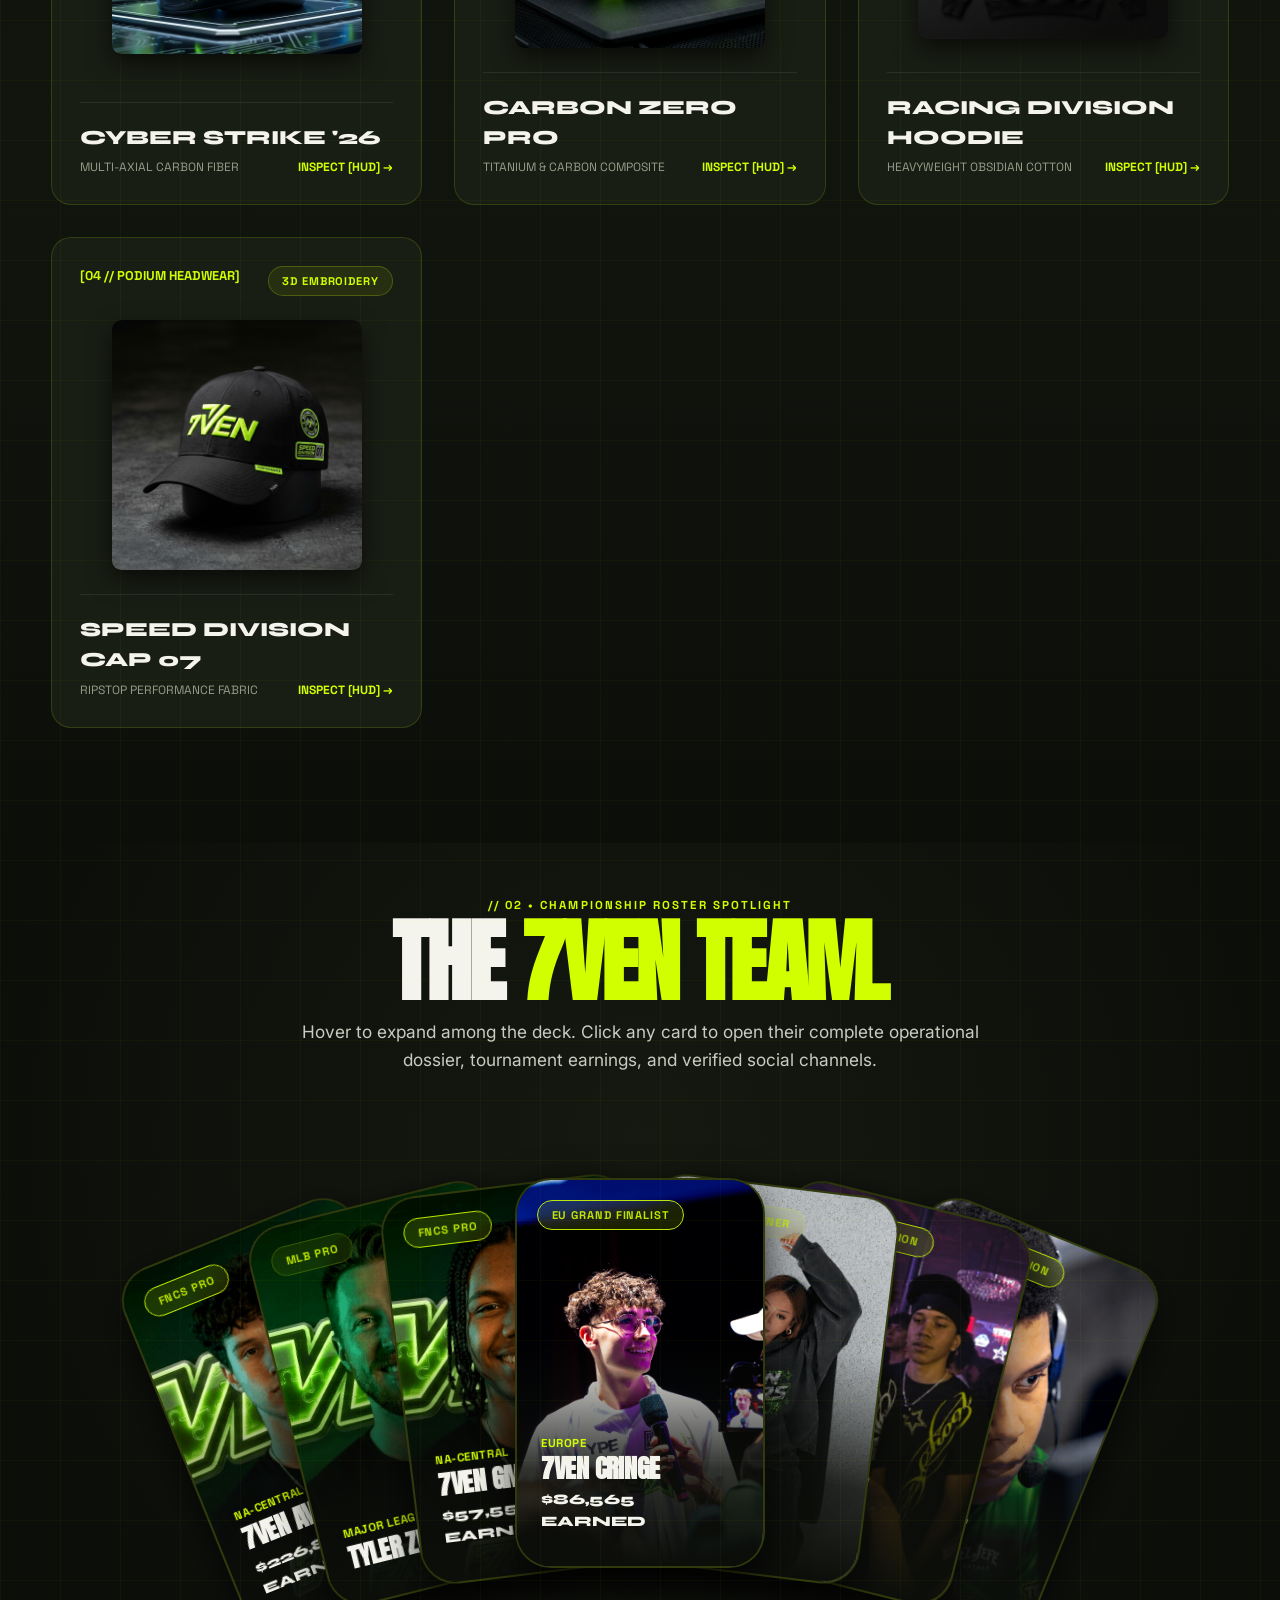
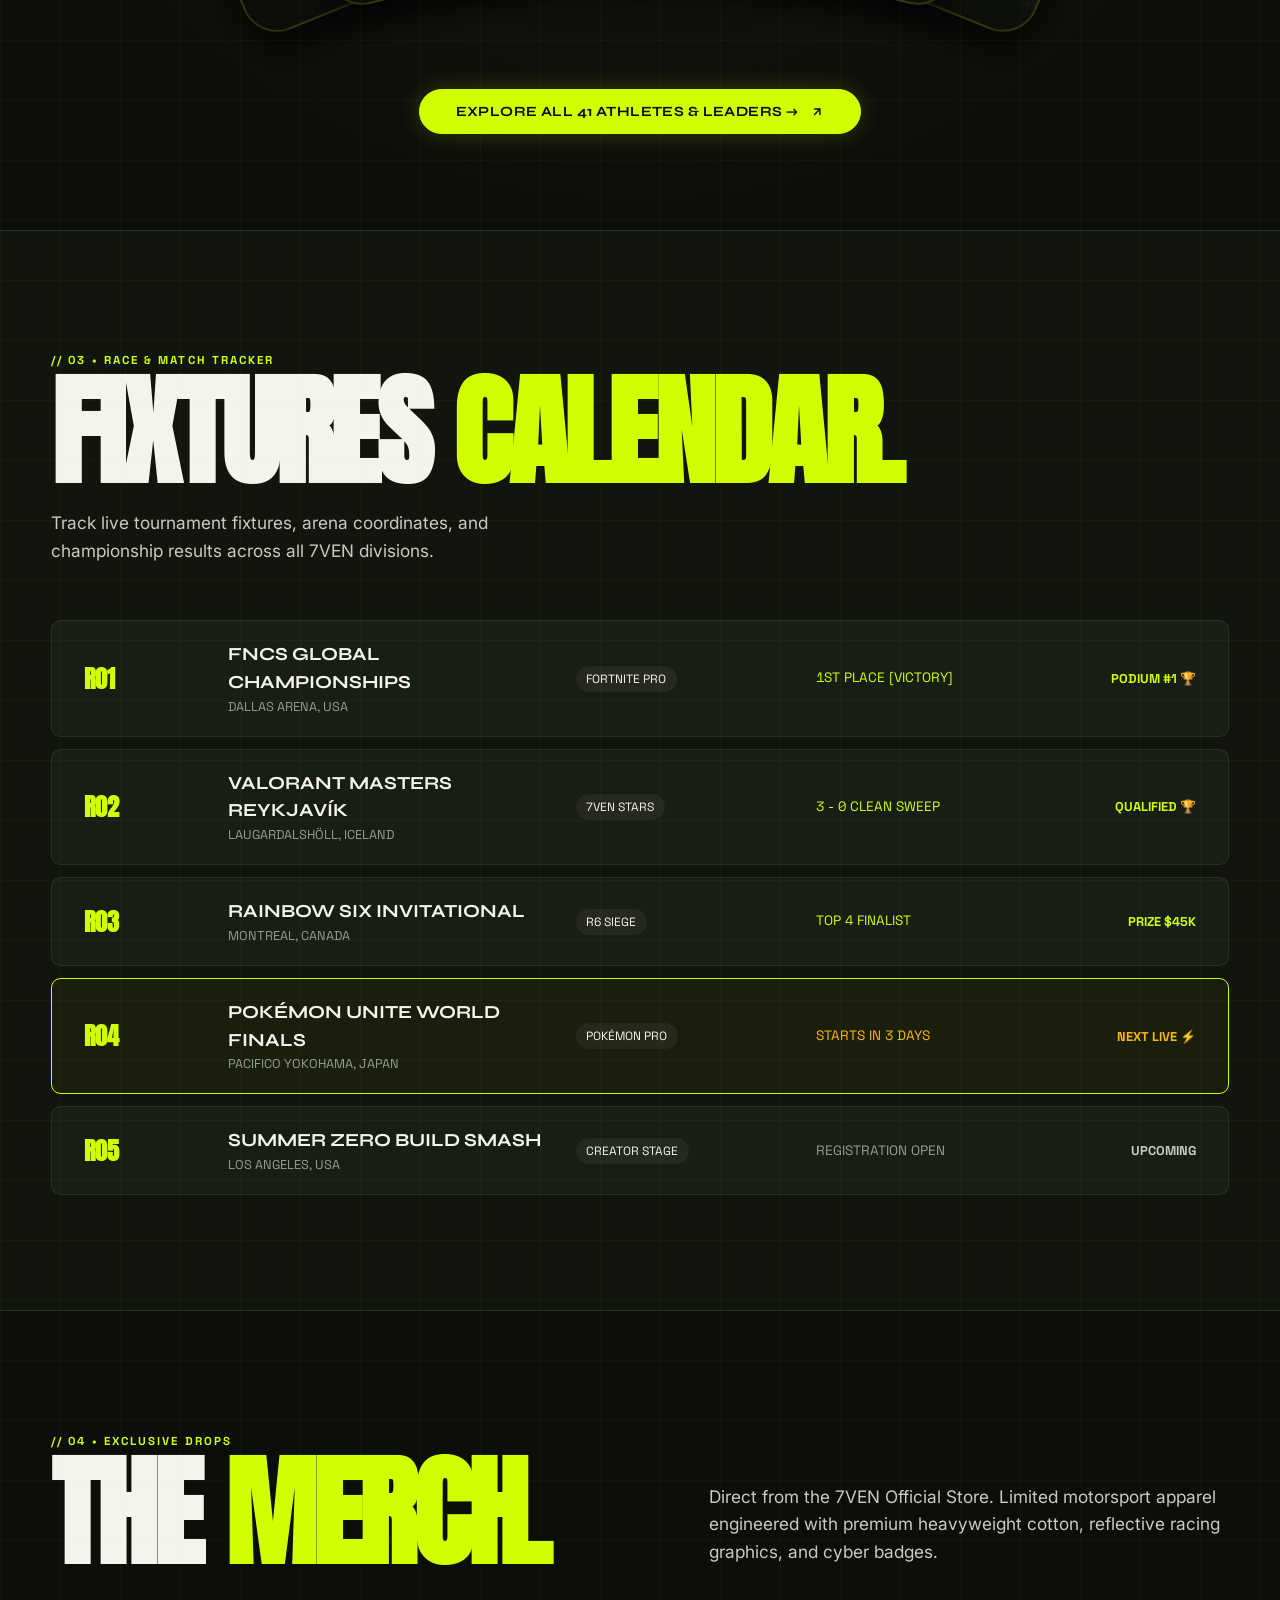
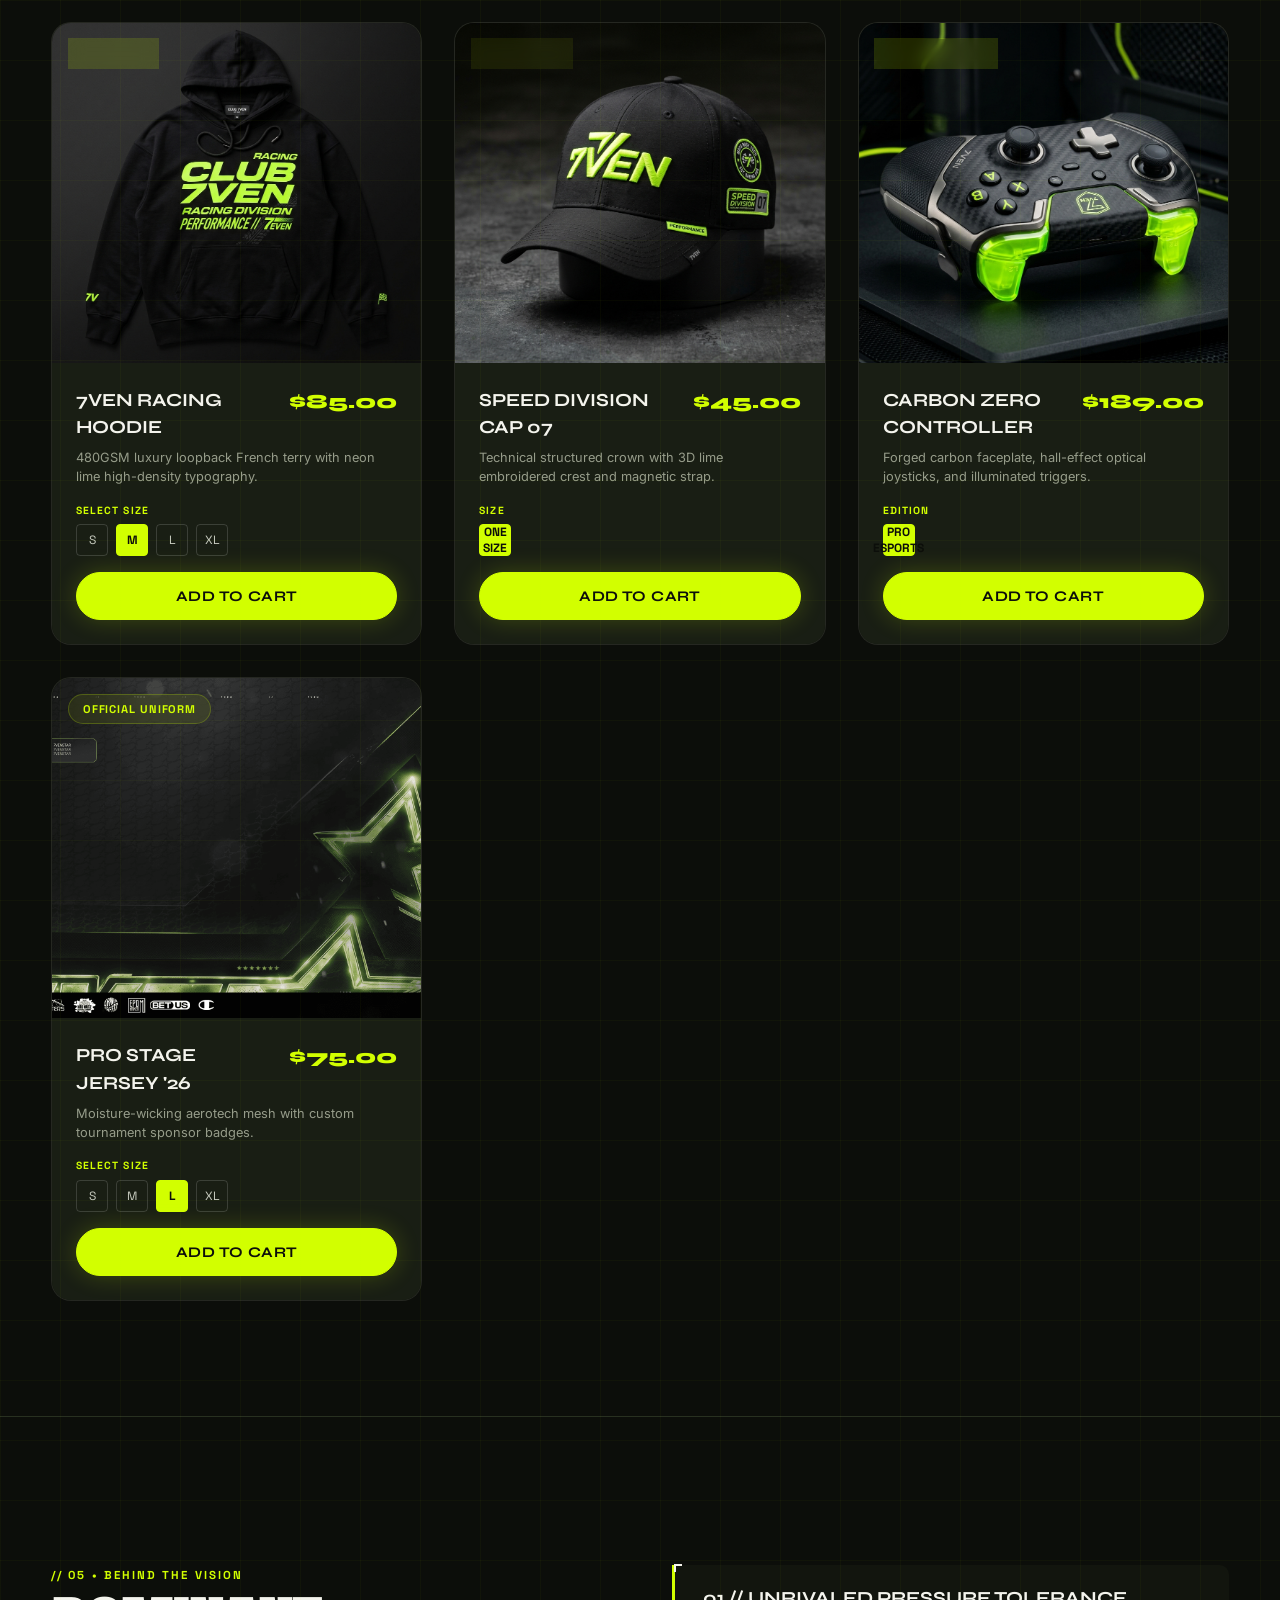
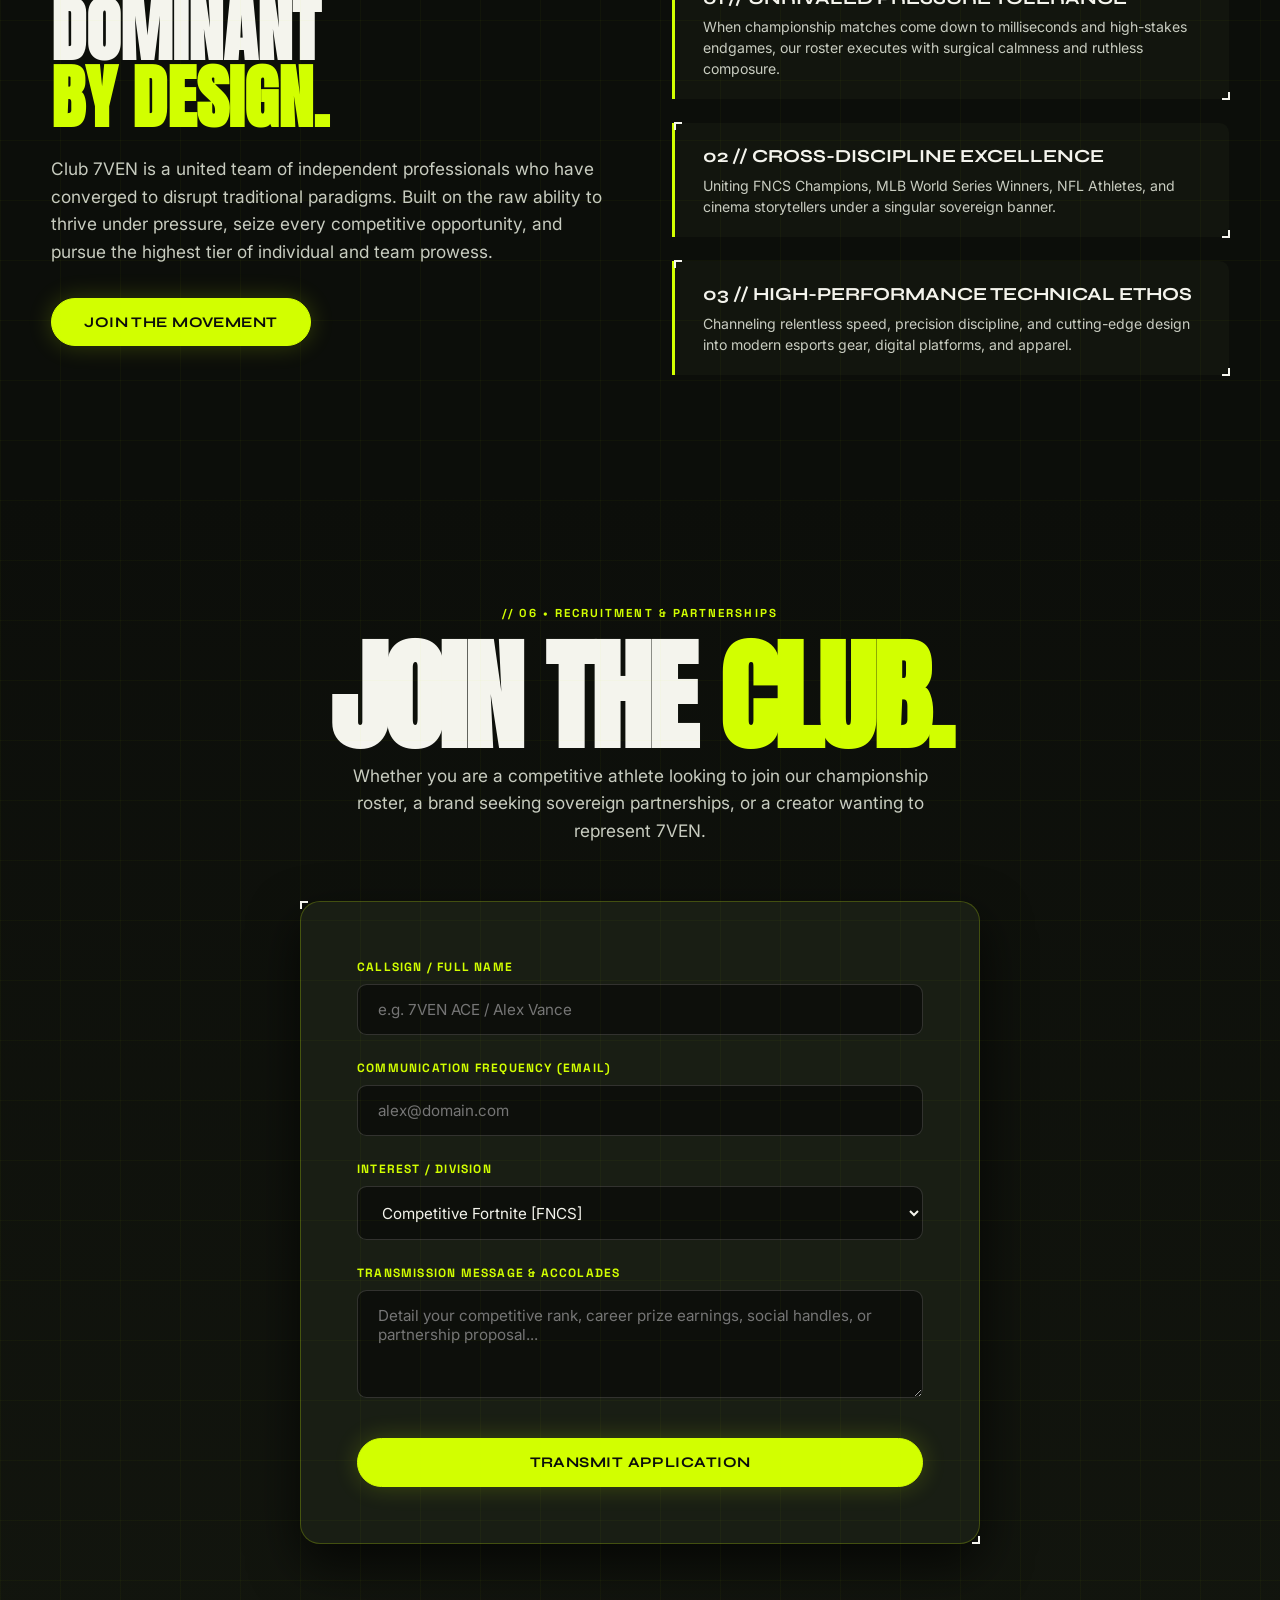
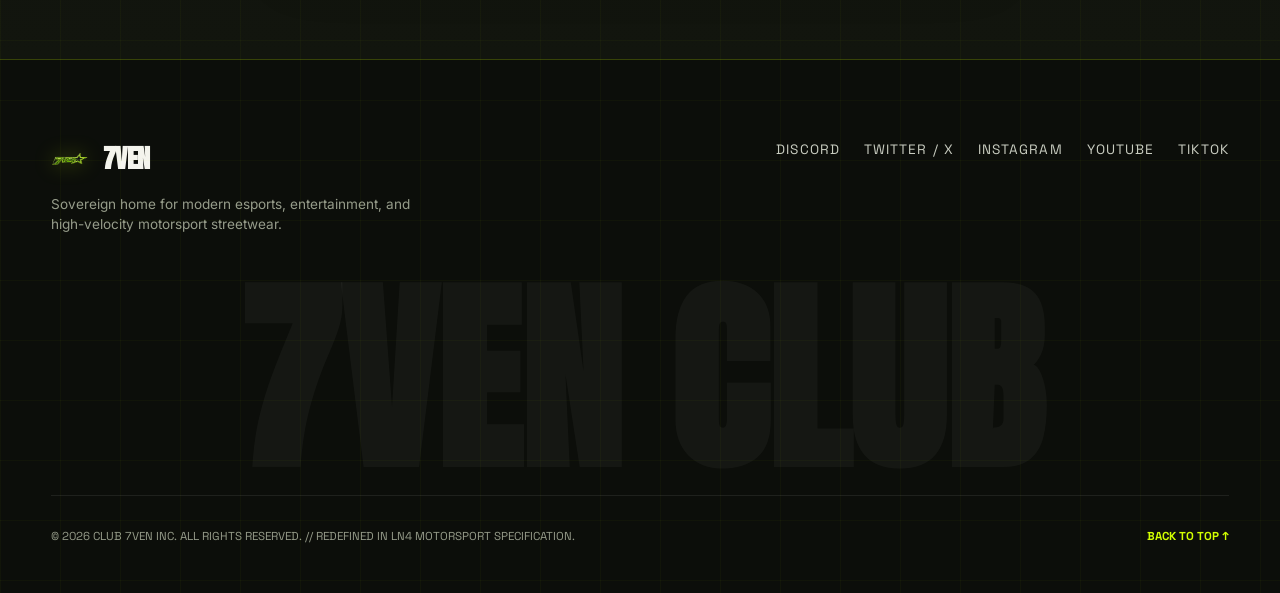
==== commit d1e33d92: "Replace static player list on homepage with interactive fan-out card deck and dossier modal" ====
--- a/index.html
+++ b/index.html
@@ -21,6 +21,7 @@
   <link rel="stylesheet" href="css/variables.css">
   <link rel="stylesheet" href="css/main.css">
   <link rel="stylesheet" href="css/components.css">
+  <link rel="stylesheet" href="css/athletes.css">
 </head>
 <body data-mode="on-stage">
 
@@ -46,7 +47,7 @@
       <!-- Navigation Links -->
       <nav aria-label="Main Navigation">
         <ul class="ln-nav-links">
-          <li><a href="athletes.html" class="ln-nav-link">Athletes</a></li>
+          <li><a href="#roster" class="ln-nav-link">Athletes</a></li>
           <li><a href="#vault" class="ln-nav-link">The Vault</a></li>
           <li><a href="#calendar" class="ln-nav-link">Fixtures</a></li>
           <li><a href="#store" class="ln-nav-link">Drops</a></li>
@@ -331,221 +332,141 @@
     </section>
 
     <!-- --------------------------------------------------------------------------
-         5. ACTIVE ROSTER / HALL OF FAME (LANDO DRIVER CARDS STYLE)
+         5. CHAMPIONSHIP ROSTER SPOTLIGHT (LANDO NORRIS FAN-OUT CARD DECK)
          -------------------------------------------------------------------------- -->
-    <section class="roster-section" id="roster">
+    <section class="fan-deck-section" id="roster">
       <div class="container">
         
-        <div class="section-head">
-          <div class="section-head-row">
-            <div>
-              <span class="text-eyebrow">// 02 • ACTIVE ROSTER</span>
-              <h2 class="text-impact" style="margin-top: 0.5rem;">
-                THE <span class="highlight-lime">DRIVERS.</span>
-              </h2>
-            </div>
-            <div style="display: flex; flex-direction: column; align-items: flex-end; gap: 0.75rem;">
-              <p class="text-lead" style="max-width: 480px; text-align: right;">
-                Champions built to thrive under extreme pressure. Every member plays a critical operational role.
-              </p>
-              <a href="athletes.html" class="btn-ln btn-ln-primary" style="padding: 0.65rem 1.4rem; font-size: 0.8rem;">
-                <span class="btn-roll-text" data-text="OPEN ATHLETES PAGE →">
-                  <span>OPEN ATHLETES PAGE →</span>
-                </span>
-              </a>
-            </div>
-          </div>
-        </div>
-
-        <!-- Filter Controls -->
-        <div class="roster-filter-bar" role="tablist" aria-label="Roster Filter">
-          <button class="roster-filter-btn active" data-filter="all">All Divisions [32]</button>
-          <button class="roster-filter-btn" data-filter="fortnite">Fortnite [FNCS]</button>
-          <button class="roster-filter-btn" data-filter="valorant">VALORANT Stars</button>
-          <button class="roster-filter-btn" data-filter="r6">R6 Siege Pro</button>
-          <button class="roster-filter-btn" data-filter="pokemon">Pokémon Unite</button>
-          <button class="roster-filter-btn" data-filter="creators">Athletes & Icons</button>
-        </div>
-
-        <!-- Player Cards Grid -->
-        <div class="roster-grid">
+        <div class="fan-deck-header">
+          <span class="text-eyebrow">// 02 • CHAMPIONSHIP ROSTER SPOTLIGHT</span>
+          <h2 class="text-impact" style="margin-top: 0.5rem; font-size: clamp(3rem, 7vw, 6.5rem);">
+            THE <span class="highlight-lime">7VEN TEAM.</span>
+          </h2>
+          <p class="text-lead" style="max-width: 680px; margin: 1rem auto 0 auto;">
+            Hover to expand among the deck. Click any card to open their complete operational dossier, tournament earnings, and verified social channels.
+          </p>
+        </div>
+
+        <!-- Overlapping Fan-Out Card Deck -->
+        <div class="fan-deck-wrapper" id="fanDeckWrapper">
           
-          <!-- Player 1: 7VEN Avivv -->
-          <article class="player-card" data-category="fortnite all" id="playerAvivv">
-            <div class="player-card-media">
-              <span class="badge-pill is-live player-overlay-badge">FNCS PRO</span>
-              <span class="player-region-tag">NA-C</span>
-              <img src="assets/images/roster/avivv.jpg" alt="7VEN Avivv" class="player-photo">
-            </div>
-            <div class="player-card-body">
-              <div>
-                <h3 class="player-callsign">7VEN AVIVV</h3>
-                <span class="player-role-sub">NORTH AMERICA CENTRAL // FORTNITE</span>
-              </div>
-              <div class="player-earnings-row">
-                <span class="earnings-label">CAREER EARNINGS</span>
-                <span class="earnings-amount">$226,860</span>
-              </div>
-              <p class="player-bio-snippet">
-                Championship powerhouse dominating NA-Central leaderboards. Pinnacle clutch specialist in end-game FNCS storm circles.
-              </p>
-            </div>
-          </article>
-
-          <!-- Player 2: 7VEN GMONEY -->
-          <article class="player-card" data-category="fortnite all" id="playerGmoney">
-            <div class="player-card-media">
-              <span class="badge-pill is-live player-overlay-badge">FNCS PRO</span>
-              <span class="player-region-tag">NA-C</span>
-              <img src="assets/images/roster/gmoney.jpg" alt="7VEN GMONEY" class="player-photo">
-            </div>
-            <div class="player-card-body">
-              <div>
-                <h3 class="player-callsign">7VEN GMONEY</h3>
-                <span class="player-role-sub">COMPETITIVE STAGE // FORTNITE</span>
-              </div>
-              <div class="player-earnings-row">
-                <span class="earnings-label">CAREER EARNINGS</span>
-                <span class="earnings-amount">$57,550</span>
-              </div>
-              <p class="player-bio-snippet">
-                High-kill frag specialist with proven consistency across major competitive cups and LAN showdowns.
-              </p>
-            </div>
-          </article>
-
-          <!-- Player 3: 7VEN Tyler Zuber (MLB Crossover) -->
-          <article class="player-card" data-category="creators all" id="playerZuber">
-            <div class="player-card-media">
-              <span class="badge-pill player-overlay-badge">MLB WORLD SERIES</span>
-              <span class="player-region-tag">USA</span>
-              <img src="assets/images/roster/tyler-zuber.jpg" alt="7VEN Tyler Zuber" class="player-photo">
-            </div>
-            <div class="player-card-body">
-              <div>
-                <h3 class="player-callsign">7VEN TYLER ZUBER</h3>
-                <span class="player-role-sub">PRO MLB PITCHER // 7VEN ATHLETE</span>
-              </div>
-              <div class="player-earnings-row">
-                <span class="earnings-label">ATHLETE DIVISION</span>
-                <span class="earnings-amount">PRO LEAGUE</span>
-              </div>
-              <p class="player-bio-snippet">
-                Major League Baseball relief pitcher bringing elite professional sports discipline into the 7VEN arena.
-              </p>
-            </div>
-          </article>
-
-          <!-- Player 4: 7VEN Blake Sciortino -->
-          <article class="player-card" data-category="creators all" id="playerBlake">
-            <div class="player-card-media">
-              <span class="badge-pill player-overlay-badge">VIP AMBASSADOR</span>
-              <span class="player-region-tag">USA</span>
-              <img src="assets/images/roster/blake-sciortino.jpg" alt="7VEN Blake Sciortino" class="player-photo">
-            </div>
-            <div class="player-card-body">
-              <div>
-                <h3 class="player-callsign">7VEN BLAKE SCIORTINO</h3>
-                <span class="player-role-sub">FILM & CULTURE ICON</span>
-              </div>
-              <div class="player-earnings-row">
-                <span class="earnings-label">DIVISION</span>
-                <span class="earnings-amount">CREATIVE LEAD</span>
-              </div>
-              <p class="player-bio-snippet">
-                Actor, model (Adidas & Under Armour) spearheading 7VEN’s film and lifestyle cinema direction.
-              </p>
-            </div>
-          </article>
-
-          <!-- Player 5: 7VEN CRINGE -->
-          <article class="player-card" data-category="fortnite all" id="playerCringe">
-            <div class="player-card-media">
-              <span class="badge-pill is-live player-overlay-badge">EUROPE FNCS</span>
-              <span class="player-region-tag">EU</span>
-              <img src="assets/images/roster/cringe.jpg" alt="7VEN Cringe" class="player-photo">
-            </div>
-            <div class="player-card-body">
-              <div>
-                <h3 class="player-callsign">7VEN CRINGE</h3>
-                <span class="player-role-sub">EUROPEAN LEAGUE // FORTNITE</span>
-              </div>
-              <div class="player-earnings-row">
-                <span class="earnings-label">CAREER EARNINGS</span>
-                <span class="earnings-amount">$86,565</span>
-              </div>
-              <p class="player-bio-snippet">
-                European competitive juggernaut renowned across EU Grand Finals for fearless mechanical dominance.
-              </p>
-            </div>
-          </article>
-
-          <!-- Player 6: 7VEN SEVEN -->
-          <article class="player-card" data-category="fortnite all" id="playerSeven">
-            <div class="player-card-media">
-              <span class="badge-pill is-live player-overlay-badge">BRAZIL FNCS</span>
-              <span class="player-region-tag">BR</span>
-              <img src="assets/images/roster/seven.jpg" alt="7VEN Seven" class="player-photo">
-            </div>
-            <div class="player-card-body">
-              <div>
-                <h3 class="player-callsign">7VEN SEVEN</h3>
-                <span class="player-role-sub">BRAZIL DIVISION // FORTNITE</span>
-              </div>
-              <div class="player-earnings-row">
-                <span class="earnings-label">CAREER EARNINGS</span>
-                <span class="earnings-amount">$13,990</span>
-              </div>
-              <p class="player-bio-snippet">
-                South American sensation carrying the iconic namesake jersey into international championship brackets.
-              </p>
-            </div>
-          </article>
-
-          <!-- Player 7: 7VEN THORIK -->
-          <article class="player-card" data-category="fortnite all" id="playerThorik">
-            <div class="player-card-media">
-              <span class="badge-pill is-live player-overlay-badge">FNCS CHAMPION</span>
-              <span class="player-region-tag">NA-W</span>
-              <img src="assets/images/roster/thorik.jpg" alt="7VEN Thorik" class="player-photo">
-            </div>
-            <div class="player-card-body">
-              <div>
-                <h3 class="player-callsign">7VEN THORIK</h3>
-                <span class="player-role-sub">FNCS MAJOR 1 WINNER</span>
-              </div>
-              <div class="player-earnings-row">
-                <span class="earnings-label">CAREER EARNINGS</span>
-                <span class="earnings-amount">$31,000+</span>
-              </div>
-              <p class="player-bio-snippet">
-                FNCS Major 1 Champion, Copenhagen Global Finals finalist bringing international championship pedigree.
-              </p>
-            </div>
-          </article>
-
-          <!-- Player 8: 7VEN CECE (Content & Twitch) -->
-          <article class="player-card" data-category="creators all" id="playerCece">
-            <div class="player-card-media">
-              <span class="badge-pill player-overlay-badge">TWITCH PARTNER</span>
-              <span class="player-region-tag">60K+ TIKTOK</span>
-              <img src="assets/images/roster/cece.jpg" alt="7VEN CECE" class="player-photo">
-            </div>
-            <div class="player-card-body">
-              <div>
-                <h3 class="player-callsign">7VEN CECE</h3>
-                <span class="player-role-sub">TWITCH PARTNER • ZERO BUILD</span>
-              </div>
-              <div class="player-earnings-row">
-                <span class="earnings-label">COMPETITIVE EARNINGS</span>
-                <span class="earnings-amount">$20,000+</span>
-              </div>
-              <p class="player-bio-snippet">
-                Elite competitor and creator, Milk Cup Major winner with an established multi-platform community.
-              </p>
-            </div>
-          </article>
-
+          <!-- Card 0: 7VEN Avivv -->
+          <div class="fan-card" data-index="0" data-athlete-slug="avivv">
+            <div class="fan-card-img-wrap">
+              <img src="assets/images/roster/avivv.jpg" alt="7VEN Avivv" class="fan-card-img">
+              <div class="fan-card-vignette"></div>
+            </div>
+            <span class="badge-pill is-live fan-card-badge">FNCS PRO</span>
+            <div class="fan-card-content">
+              <span class="fan-card-role">NA-CENTRAL</span>
+              <h3 class="fan-card-name">7VEN AVIVV</h3>
+              <div class="fan-card-earnings">$226,860 EARNED</div>
+              <span class="fan-card-hint">CLICK TO EXPAND DOSSIER →</span>
+            </div>
+          </div>
+
+          <!-- Card 1: 7VEN Tyler Zuber (MLB PRO, No purse) -->
+          <div class="fan-card" data-index="1" data-athlete-slug="tyler-zuber">
+            <div class="fan-card-img-wrap">
+              <img src="assets/images/roster/tyler-zuber.jpg" alt="7VEN Tyler Zuber" class="fan-card-img">
+              <div class="fan-card-vignette"></div>
+            </div>
+            <span class="badge-pill fan-card-badge">MLB PRO</span>
+            <div class="fan-card-content">
+              <span class="fan-card-role">MAJOR LEAGUE</span>
+              <h3 class="fan-card-name">TYLER ZUBER</h3>
+              <span class="fan-card-hint">CLICK TO EXPAND DOSSIER →</span>
+            </div>
+          </div>
+
+          <!-- Card 2: 7VEN GMONEY -->
+          <div class="fan-card" data-index="2" data-athlete-slug="gmoney">
+            <div class="fan-card-img-wrap">
+              <img src="assets/images/roster/gmoney.jpg" alt="7VEN GMONEY" class="fan-card-img">
+              <div class="fan-card-vignette"></div>
+            </div>
+            <span class="badge-pill is-live fan-card-badge">FNCS PRO</span>
+            <div class="fan-card-content">
+              <span class="fan-card-role">NA-CENTRAL</span>
+              <h3 class="fan-card-name">7VEN GMONEY</h3>
+              <div class="fan-card-earnings">$57,550 EARNED</div>
+              <span class="fan-card-hint">CLICK TO EXPAND DOSSIER →</span>
+            </div>
+          </div>
+
+          <!-- Card 3: 7VEN CRINGE (Center) -->
+          <div class="fan-card" data-index="3" data-athlete-slug="cringe">
+            <div class="fan-card-img-wrap">
+              <img src="assets/images/roster/cringe.jpg" alt="7VEN CRINGE" class="fan-card-img">
+              <div class="fan-card-vignette"></div>
+            </div>
+            <span class="badge-pill is-live fan-card-badge">EU GRAND FINALIST</span>
+            <div class="fan-card-content">
+              <span class="fan-card-role">EUROPE</span>
+              <h3 class="fan-card-name">7VEN CRINGE</h3>
+              <div class="fan-card-earnings">$86,565 EARNED</div>
+              <span class="fan-card-hint">CLICK TO EXPAND DOSSIER →</span>
+            </div>
+          </div>
+
+          <!-- Card 4: 7VEN CECE -->
+          <div class="fan-card" data-index="4" data-athlete-slug="cece">
+            <div class="fan-card-img-wrap">
+              <img src="assets/images/roster/cece.jpg" alt="7VEN CECE" class="fan-card-img">
+              <div class="fan-card-vignette"></div>
+            </div>
+            <span class="badge-pill fan-card-badge">TWITCH PARTNER</span>
+            <div class="fan-card-content">
+              <span class="fan-card-role">ZERO BUILD PRO</span>
+              <h3 class="fan-card-name">7VEN CECE</h3>
+              <div class="fan-card-earnings">$20,000+ EARNED</div>
+              <span class="fan-card-hint">CLICK TO EXPAND DOSSIER →</span>
+            </div>
+          </div>
+
+          <!-- Card 5: 7VEN Thorik -->
+          <div class="fan-card" data-index="5" data-athlete-slug="thorik">
+            <div class="fan-card-img-wrap">
+              <img src="assets/images/roster/thorik.jpg" alt="7VEN Thorik" class="fan-card-img">
+              <div class="fan-card-vignette"></div>
+            </div>
+            <span class="badge-pill is-live fan-card-badge">FNCS CHAMPION</span>
+            <div class="fan-card-content">
+              <span class="fan-card-role">NA WEST // GLOBAL</span>
+              <h3 class="fan-card-name">7VEN THORIK</h3>
+              <div class="fan-card-earnings">$31,000+ EARNED</div>
+              <span class="fan-card-hint">CLICK TO EXPAND DOSSIER →</span>
+            </div>
+          </div>
+
+          <!-- Card 6: 7VEN Sxhool -->
+          <div class="fan-card" data-index="6" data-athlete-slug="sxhool">
+            <div class="fan-card-img-wrap">
+              <img src="assets/images/roster/sxhool.jpg" alt="7VEN Sxhool" class="fan-card-img">
+              <div class="fan-card-vignette"></div>
+            </div>
+            <span class="badge-pill is-live fan-card-badge">FNCS CHAMPION</span>
+            <div class="fan-card-content">
+              <span class="fan-card-role">MAJOR 2 CHAMPION</span>
+              <h3 class="fan-card-name">7VEN SXHOOL</h3>
+              <div class="fan-card-earnings">$54,400 EARNED</div>
+              <span class="fan-card-hint">CLICK TO EXPAND DOSSIER →</span>
+            </div>
+          </div>
+
+        </div>
+
+        <!-- Action CTA linking to full Athletes directory -->
+        <div style="text-align: center; margin-top: 3.5rem;">
+          <a href="athletes.html" class="btn-ln btn-ln-primary" style="padding: 0.85rem 2.2rem; font-size: 0.88rem;">
+            <span class="btn-roll-text" data-text="EXPLORE ALL 41 ATHLETES & LEADERS →">
+              <span>EXPLORE ALL 41 ATHLETES & LEADERS →</span>
+            </span>
+            <svg class="btn-icon-svg" viewBox="0 0 24 24" fill="none" stroke="currentColor" stroke-width="2.5">
+              <line x1="7" y1="17" x2="17" y2="7"></line>
+              <polyline points="7 7 17 7 17 17"></polyline>
+            </svg>
+          </a>
         </div>
 
       </div>
@@ -1020,14 +941,48 @@
   </div>
 
   <!-- --------------------------------------------------------------------------
-       13. HUD TOAST NOTIFICATION
+       14. ATHLETE POPUP DOSSIER MODAL
        -------------------------------------------------------------------------- -->
-  <div class="toast-hud" id="hudToast" role="status" aria-live="polite">
-    <span class="live-dot"></span>
-    <span class="toast-text">7VEN TELEMETRY ONLINE</span>
+  <div class="athlete-modal-overlay" id="athleteModal" role="dialog" aria-label="Athlete Profile Dossier">
+    <div class="athlete-modal-card">
+      <button class="athlete-modal-close" id="athleteModalClose" aria-label="Close Dossier">✕</button>
+      
+      <div class="athlete-modal-media">
+        <img src="assets/images/roster/avivv.jpg" alt="Athlete Portrait" id="modalAthleteImg" class="athlete-modal-img">
+      </div>
+
+      <div class="athlete-modal-info">
+        <div class="athlete-modal-header">
+          <span class="badge-pill is-live" id="modalAthleteBadge">VERIFIED ROSTER</span>
+          <h2 class="athlete-modal-name" id="modalAthleteName">7VEN AVIVV</h2>
+          <div class="athlete-modal-role" id="modalAthleteRole">NORTH AMERICA CENTRAL // FORTNITE</div>
+        </div>
+
+        <div class="athlete-modal-earnings-box" id="modalEarningsBox">
+          <span class="text-mono" style="font-size: 0.8rem; color: var(--color--grey-on-track);">CAREER TOURNAMENT EARNINGS</span>
+          <span class="text-h3" id="modalAthleteEarnings" style="color: var(--color--lime); font-size: 1.5rem;">$226,860</span>
+        </div>
+
+        <div>
+          <span class="text-eyebrow" style="font-size: 0.65rem; margin-bottom: 0.5rem; display: block;">OPERATIONAL DOSSIER</span>
+          <p class="athlete-modal-bio" id="modalAthleteBio">
+            Championship powerhouse dominating NA-Central leaderboards. Pinnacle clutch specialist in end-game FNCS storm circles.
+          </p>
+        </div>
+
+        <div>
+          <span class="text-eyebrow" style="font-size: 0.65rem; margin-bottom: 0.5rem; display: block;">VERIFIED CHANNELS</span>
+          <div class="athlete-modal-socials" id="modalAthleteSocials">
+            <!-- Rendered dynamically -->
+          </div>
+        </div>
+      </div>
+
+    </div>
   </div>
 
   <!-- Scripts -->
   <script src="js/main.js"></script>
+  <script src="js/athletes.js"></script>
 </body>
 </html>
--- a/css/athletes.css
+++ b/css/athletes.css
@@ -0,0 +1,601 @@
+/* ==========================================================================
+   ATHLETES & FAN-OUT EXPANDING DECK STYLES
+   Inspired by Lando Norris's fan-out social card carousel
+   ========================================================================== */
+
+/* --- FAN-OUT CARD SHOWCASE SECTION --- */
+.fan-deck-section {
+  position: relative;
+  padding: 3rem 0 6rem 0;
+  overflow: hidden;
+  background: radial-gradient(circle at 50% 30%, rgba(32, 38, 23, 0.45) 0%, var(--color--black) 70%);
+}
+
+.fan-deck-header {
+  text-align: center;
+  margin-bottom: 2.5rem;
+}
+
+.fan-deck-wrapper {
+  position: relative;
+  width: 100%;
+  max-width: 1300px;
+  height: 520px;
+  margin: 0 auto;
+  display: flex;
+  align-items: center;
+  justify-content: center;
+  perspective: 1400px;
+}
+
+/* Individual Fan Card */
+.fan-card {
+  position: absolute;
+  width: 250px;
+  height: 390px;
+  border-radius: 36px; /* Smooth rounded squircle curve matching LN4 */
+  overflow: hidden;
+  cursor: pointer;
+  background: #11140e;
+  border: 2px solid rgba(210, 255, 0, 0.16);
+  box-shadow: 0 15px 40px rgba(0, 0, 0, 0.8);
+  transform-origin: 50% 50%;
+  transition: transform 0.65s cubic-bezier(0.22, 1, 0.36, 1),
+              box-shadow 0.45s ease,
+              border-color 0.35s ease,
+              filter 0.4s ease;
+  will-change: transform;
+  user-select: none;
+  display: flex;
+  flex-direction: column;
+  justify-content: flex-end;
+}
+
+.fan-card-img-wrap {
+  position: absolute;
+  inset: 0;
+  z-index: 1;
+  background: #0d100b;
+}
+
+.fan-card-img {
+  width: 100%;
+  height: 100%;
+  object-fit: cover;
+  object-position: center top;
+  transition: transform 0.6s cubic-bezier(0.25, 1, 0.5, 1);
+  filter: contrast(1.05) saturate(1.1);
+}
+
+.fan-card-vignette {
+  position: absolute;
+  inset: 0;
+  background: linear-gradient(180deg, transparent 40%, rgba(12, 14, 10, 0.85) 75%, #0c0e0a 100%);
+  z-index: 2;
+  transition: opacity 0.4s ease;
+}
+
+.fan-card-badge {
+  position: absolute;
+  top: 1.25rem;
+  left: 1.25rem;
+  z-index: 3;
+  opacity: 0.9;
+  transition: opacity 0.3s ease;
+}
+
+.fan-card-content {
+  position: relative;
+  z-index: 3;
+  padding: 1.5rem;
+  display: flex;
+  flex-direction: column;
+  gap: 0.25rem;
+  transform: translateY(10px);
+  transition: transform 0.4s ease;
+}
+
+.fan-card-name {
+  font-family: var(--font-condensed);
+  font-size: 1.65rem;
+  font-weight: 800;
+  text-transform: uppercase;
+  color: var(--color--white);
+  line-height: 0.95;
+  letter-spacing: -0.01em;
+}
+
+.fan-card-role {
+  font-family: var(--font-mono);
+  font-size: 0.72rem;
+  color: var(--color--lime);
+  font-weight: 700;
+  letter-spacing: 0.05em;
+  text-transform: uppercase;
+}
+
+.fan-card-earnings {
+  font-family: var(--font-display);
+  font-size: 0.9rem;
+  font-weight: 800;
+  color: var(--color--white);
+  margin-top: 0.25rem;
+}
+
+.fan-card-hint {
+  font-family: var(--font-mono);
+  font-size: 0.65rem;
+  color: var(--color--lime);
+  letter-spacing: 0.08em;
+  opacity: 0;
+  transform: translateY(6px);
+  transition: all 0.3s ease;
+}
+
+/* Base Rest Positions for 7 Cards */
+.fan-card[data-index="0"] { transform: translateX(-340px) translateY(42px) rotate(-22deg); z-index: 1; }
+.fan-card[data-index="1"] { transform: translateX(-230px) translateY(20px) rotate(-14deg); z-index: 2; }
+.fan-card[data-index="2"] { transform: translateX(-115px) translateY(6px) rotate(-7deg); z-index: 3; }
+.fan-card[data-index="3"] { transform: translateX(0px) translateY(0px) rotate(0deg); z-index: 4; }
+.fan-card[data-index="4"] { transform: translateX(115px) translateY(6px) rotate(7deg); z-index: 3; }
+.fan-card[data-index="5"] { transform: translateX(230px) translateY(20px) rotate(14deg); z-index: 2; }
+.fan-card[data-index="6"] { transform: translateX(340px) translateY(42px) rotate(22deg); z-index: 1; }
+
+/* --- HOVER EXPANSION (LANDO NORRIS ORGANIC EXPANDING EFFECT) --- */
+.fan-deck-wrapper:hover .fan-card:not(.is-hovered) {
+  filter: brightness(0.72) contrast(0.95);
+}
+
+.fan-card.is-hovered,
+.fan-card:hover {
+  z-index: 50 !important;
+  border-color: var(--color--lime);
+  box-shadow: 0 25px 60px rgba(0, 0, 0, 0.9), 0 0 40px rgba(210, 255, 0, 0.4);
+  filter: brightness(1.08) !important;
+}
+
+.fan-card.is-hovered .fan-card-img,
+.fan-card:hover .fan-card-img {
+  transform: scale(1.06);
+}
+
+.fan-card.is-hovered .fan-card-content,
+.fan-card:hover .fan-card-content {
+  transform: translateY(0);
+}
+
+.fan-card.is-hovered .fan-card-hint,
+.fan-card:hover .fan-card-hint {
+  opacity: 1;
+  transform: translateY(0);
+}
+
+/* --------------------------------------------------------------------------
+   FULL ATHLETE DIRECTORY & SEARCH BAR
+   -------------------------------------------------------------------------- */
+
+.roster-directory-section {
+  position: relative;
+  padding: 4rem 0 8rem 0;
+  background: var(--color--black);
+  border-top: 1px solid var(--color--grey-border);
+}
+
+.directory-controls {
+  display: flex;
+  align-items: center;
+  justify-content: space-between;
+  flex-wrap: wrap;
+  gap: 1.5rem;
+  margin-bottom: 3rem;
+}
+
+.search-box-wrap {
+  position: relative;
+  min-width: 300px;
+  flex: 1;
+  max-width: 480px;
+}
+
+.search-input {
+  width: 100%;
+  padding: 0.85rem 1.25rem 0.85rem 2.85rem;
+  background: var(--color--dark-surface);
+  border: 1px solid rgba(210, 255, 0, 0.2);
+  border-radius: var(--radius-pill);
+  color: var(--color--white);
+  font-family: var(--font-mono);
+  font-size: 0.85rem;
+  transition: all var(--duration-fast) ease;
+}
+
+.search-input:focus {
+  outline: none;
+  border-color: var(--color--lime);
+  box-shadow: 0 0 20px rgba(210, 255, 0, 0.25);
+  background: #151910;
+}
+
+.search-icon-svg {
+  position: absolute;
+  left: 1.1rem;
+  top: 50%;
+  transform: translateY(-50%);
+  color: var(--color--lime);
+  pointer-events: none;
+}
+
+/* Grid of all 41 verified athletes */
+.athletes-full-grid {
+  display: grid;
+  grid-template-columns: repeat(auto-fill, minmax(290px, 1fr));
+  gap: 2rem;
+}
+
+.athlete-card {
+  position: relative;
+  background: var(--color--dark-surface);
+  border: 1px solid rgba(255, 255, 255, 0.08);
+  border-radius: 28px;
+  overflow: hidden;
+  display: flex;
+  flex-direction: column;
+  transition: all var(--duration-fast) var(--cubic-default);
+  cursor: pointer;
+}
+
+.athlete-card:hover {
+  border-color: var(--color--lime);
+  transform: translateY(-8px);
+  box-shadow: 0 20px 45px rgba(0, 0, 0, 0.85), 0 0 25px rgba(210, 255, 0, 0.2);
+}
+
+.athlete-card-media {
+  position: relative;
+  width: 100%;
+  height: 310px;
+  background: #0f120c;
+  display: flex;
+  align-items: flex-end;
+  justify-content: center;
+  overflow: hidden;
+}
+
+.athlete-card-img {
+  width: 100%;
+  height: 100%;
+  object-fit: cover;
+  object-position: center top;
+  transition: transform var(--duration-fast) var(--cubic-default);
+}
+
+.athlete-card:hover .athlete-card-img {
+  transform: scale(1.06);
+}
+
+.athlete-card-body {
+  padding: 1.5rem;
+  display: flex;
+  flex-direction: column;
+  gap: 0.75rem;
+  background: var(--color--dark-surface-elevated);
+  flex: 1;
+  justify-content: space-between;
+  border-top: 1px solid rgba(255, 255, 255, 0.06);
+}
+
+.athlete-card-title {
+  font-family: var(--font-condensed);
+  font-size: 1.45rem;
+  font-weight: 800;
+  text-transform: uppercase;
+  color: var(--color--white);
+  line-height: 1;
+}
+
+.athlete-card-meta {
+  font-family: var(--font-mono);
+  font-size: 0.72rem;
+  color: var(--color--lime);
+  text-transform: uppercase;
+}
+
+.athlete-card-earnings {
+  display: flex;
+  justify-content: space-between;
+  align-items: center;
+  padding: 0.5rem 0.85rem;
+  background: rgba(210, 255, 0, 0.05);
+  border: 1px solid rgba(210, 255, 0, 0.15);
+  border-radius: var(--radius-sm);
+  font-family: var(--font-mono);
+  font-size: 0.75rem;
+}
+
+.athlete-card-earnings-val {
+  font-family: var(--font-display);
+  font-weight: 800;
+  color: var(--color--lime);
+  font-size: 0.95rem;
+}
+
+/* --------------------------------------------------------------------------
+   ATHLETE DOSSIER POPUP MODAL
+   -------------------------------------------------------------------------- */
+
+.athlete-modal-overlay {
+  position: fixed;
+  inset: 0;
+  background: rgba(0, 0, 0, 0.88);
+  backdrop-filter: blur(16px);
+  -webkit-backdrop-filter: blur(16px);
+  z-index: 2500;
+  display: flex;
+  align-items: center;
+  justify-content: center;
+  padding: 1.5rem;
+  opacity: 0;
+  pointer-events: none;
+  transition: opacity var(--duration-fast) ease;
+}
+
+.athlete-modal-overlay.open {
+  opacity: 1;
+  pointer-events: auto;
+}
+
+.athlete-modal-card {
+  position: relative;
+  background: var(--color--dark-surface);
+  border: 1px solid var(--color--lime);
+  border-radius: var(--radius-md);
+  max-width: 900px;
+  width: 100%;
+  max-height: 90vh;
+  overflow-y: auto;
+  box-shadow: 0 25px 70px rgba(0, 0, 0, 0.95), 0 0 50px rgba(210, 255, 0, 0.25);
+  display: grid;
+  grid-template-columns: 1fr 1.35fr;
+}
+
+.athlete-modal-media {
+  background: #090c07;
+  position: relative;
+  display: flex;
+  align-items: center;
+  justify-content: center;
+  overflow: hidden;
+  min-height: 400px;
+}
+
+.athlete-modal-img {
+  width: 100%;
+  height: 100%;
+  object-fit: cover;
+  object-position: center top;
+}
+
+.athlete-modal-info {
+  padding: 2.5rem;
+  display: flex;
+  flex-direction: column;
+  justify-content: space-between;
+  gap: 1.5rem;
+}
+
+.athlete-modal-header {
+  display: flex;
+  flex-direction: column;
+  gap: 0.4rem;
+}
+
+.athlete-modal-name {
+  font-family: var(--font-condensed);
+  font-size: clamp(2rem, 4vw, 3.25rem);
+  font-weight: 900;
+  text-transform: uppercase;
+  color: var(--color--white);
+  line-height: 0.92;
+}
+
+.athlete-modal-role {
+  font-family: var(--font-mono);
+  font-size: 0.85rem;
+  color: var(--color--lime);
+  font-weight: 700;
+  text-transform: uppercase;
+}
+
+.athlete-modal-earnings-box {
+  background: rgba(210, 255, 0, 0.08);
+  border: 1px solid var(--color--lime);
+  padding: 1rem 1.25rem;
+  border-radius: var(--radius-sm);
+  display: flex;
+  justify-content: space-between;
+  align-items: center;
+}
+
+.athlete-modal-bio {
+  font-size: 0.92rem;
+  line-height: 1.6;
+  color: var(--color--white-muted);
+}
+
+.athlete-modal-socials {
+  display: flex;
+  align-items: center;
+  gap: 0.75rem;
+  flex-wrap: wrap;
+  margin-top: 0.5rem;
+}
+
+.athlete-social-btn {
+  display: inline-flex;
+  align-items: center;
+  gap: 0.45rem;
+  padding: 0.5rem 1rem;
+  border-radius: var(--radius-pill);
+  font-family: var(--font-mono);
+  font-size: 0.72rem;
+  font-weight: 700;
+  text-transform: uppercase;
+  background: rgba(255, 255, 255, 0.05);
+  border: 1px solid rgba(255, 255, 255, 0.15);
+  color: var(--color--white);
+  transition: all var(--duration-fast) ease;
+}
+
+.athlete-social-btn:hover {
+  background: var(--color--lime);
+  color: var(--color--black);
+  border-color: var(--color--lime);
+}
+
+.athlete-modal-close {
+  position: absolute;
+  top: 1.25rem;
+  right: 1.25rem;
+  width: 38px;
+  height: 38px;
+  border-radius: 50%;
+  border: 1px solid rgba(255, 255, 255, 0.2);
+  color: var(--color--white);
+  display: flex;
+  align-items: center;
+  justify-content: center;
+  cursor: pointer;
+  z-index: 10;
+  background: rgba(0, 0, 0, 0.5);
+  font-size: 1.1rem;
+  transition: all var(--duration-fast) ease;
+}
+
+.athlete-modal-close:hover {
+  border-color: var(--color--lime);
+  color: var(--color--lime);
+}
+
+/* Responsive adjustments */
+@media (max-width: 900px) {
+  .athlete-modal-card {
+    grid-template-columns: 1fr;
+  }
+  .athlete-modal-media {
+    max-height: 320px;
+    min-height: auto;
+  }
+  .fan-deck-wrapper {
+    height: 440px;
+  }
+  .fan-card {
+    width: 200px;
+    height: 320px;
+  }
+  .fan-card[data-index="0"] { transform: translateX(-240px) translateY(35px) rotate(-18deg); }
+  .fan-card[data-index="1"] { transform: translateX(-160px) translateY(18px) rotate(-11deg); }
+  .fan-card[data-index="2"] { transform: translateX(-80px) translateY(5px) rotate(-5deg); }
+  .fan-card[data-index="4"] { transform: translateX(80px) translateY(5px) rotate(5deg); }
+  .fan-card[data-index="5"] { transform: translateX(160px) translateY(18px) rotate(11deg); }
+  .fan-card[data-index="6"] { transform: translateX(240px) translateY(35px) rotate(18deg); }
+}
+
+@media (max-width: 600px) {
+  .fan-deck-wrapper {
+    overflow-x: auto;
+    justify-content: flex-start;
+    padding: 2rem 1rem;
+    height: 400px;
+    perspective: none;
+  }
+  .fan-card {
+    position: relative;
+    transform: none !important;
+    margin-right: -40px;
+    flex-shrink: 0;
+  }
+}
+
+/* ==========================================================================
+   OFF-STAGE (LN4 LIFESTYLE CREAM MODE) COMPATIBILITY
+   ========================================================================== */
+body[data-mode="off-stage"] .fan-deck-section {
+  background: radial-gradient(circle at 50% 30%, rgba(210, 255, 0, 0.18) 0%, #f4f3ed 75%);
+}
+
+body[data-mode="off-stage"] .fan-card {
+  background: #ffffff;
+  border-color: rgba(0, 0, 0, 0.08);
+  box-shadow: 0 16px 40px rgba(0, 0, 0, 0.12);
+}
+
+body[data-mode="off-stage"] .fan-card:hover {
+  border-color: var(--color--lime);
+  box-shadow: 0 25px 60px rgba(0, 0, 0, 0.2), 0 0 35px rgba(210, 255, 0, 0.45);
+}
+
+body[data-mode="off-stage"] .fan-card-name {
+  color: #ffffff;
+}
+
+body[data-mode="off-stage"] .directory-section {
+  background: #f0efe8;
+}
+
+body[data-mode="off-stage"] .directory-card {
+  background: #ffffff;
+  border-color: rgba(0, 0, 0, 0.08);
+  box-shadow: 0 10px 25px rgba(0, 0, 0, 0.06);
+}
+
+body[data-mode="off-stage"] .directory-card-name {
+  color: #111111;
+}
+
+body[data-mode="off-stage"] .directory-search-input {
+  background: #ffffff;
+  border-color: rgba(0, 0, 0, 0.12);
+  color: #111111;
+}
+
+body[data-mode="off-stage"] .directory-filter-pill {
+  background: #ffffff;
+  border-color: rgba(0, 0, 0, 0.1);
+  color: #444444;
+}
+
+body[data-mode="off-stage"] .directory-filter-pill.active {
+  background: var(--color--lime);
+  color: #000000;
+  border-color: var(--color--lime);
+}
+
+body[data-mode="off-stage"] .athlete-modal-card {
+  background: #ffffff;
+  border-color: rgba(0, 0, 0, 0.12);
+  box-shadow: 0 25px 80px rgba(0, 0, 0, 0.25);
+}
+
+body[data-mode="off-stage"] .athlete-modal-name {
+  color: #111111;
+}
+
+body[data-mode="off-stage"] .athlete-modal-bio {
+  color: #444444;
+}
+
+body[data-mode="off-stage"] .athlete-modal-earnings {
+  background: #f7f6f0;
+  border-color: rgba(0, 0, 0, 0.08);
+}
+
+body[data-mode="off-stage"] .athlete-modal-earnings-label {
+  color: #777777;
+}
+
+body[data-mode="off-stage"] .athlete-modal-close {
+  background: #f0efe8;
+  color: #111111;
+  border-color: rgba(0, 0, 0, 0.1);
+}
+
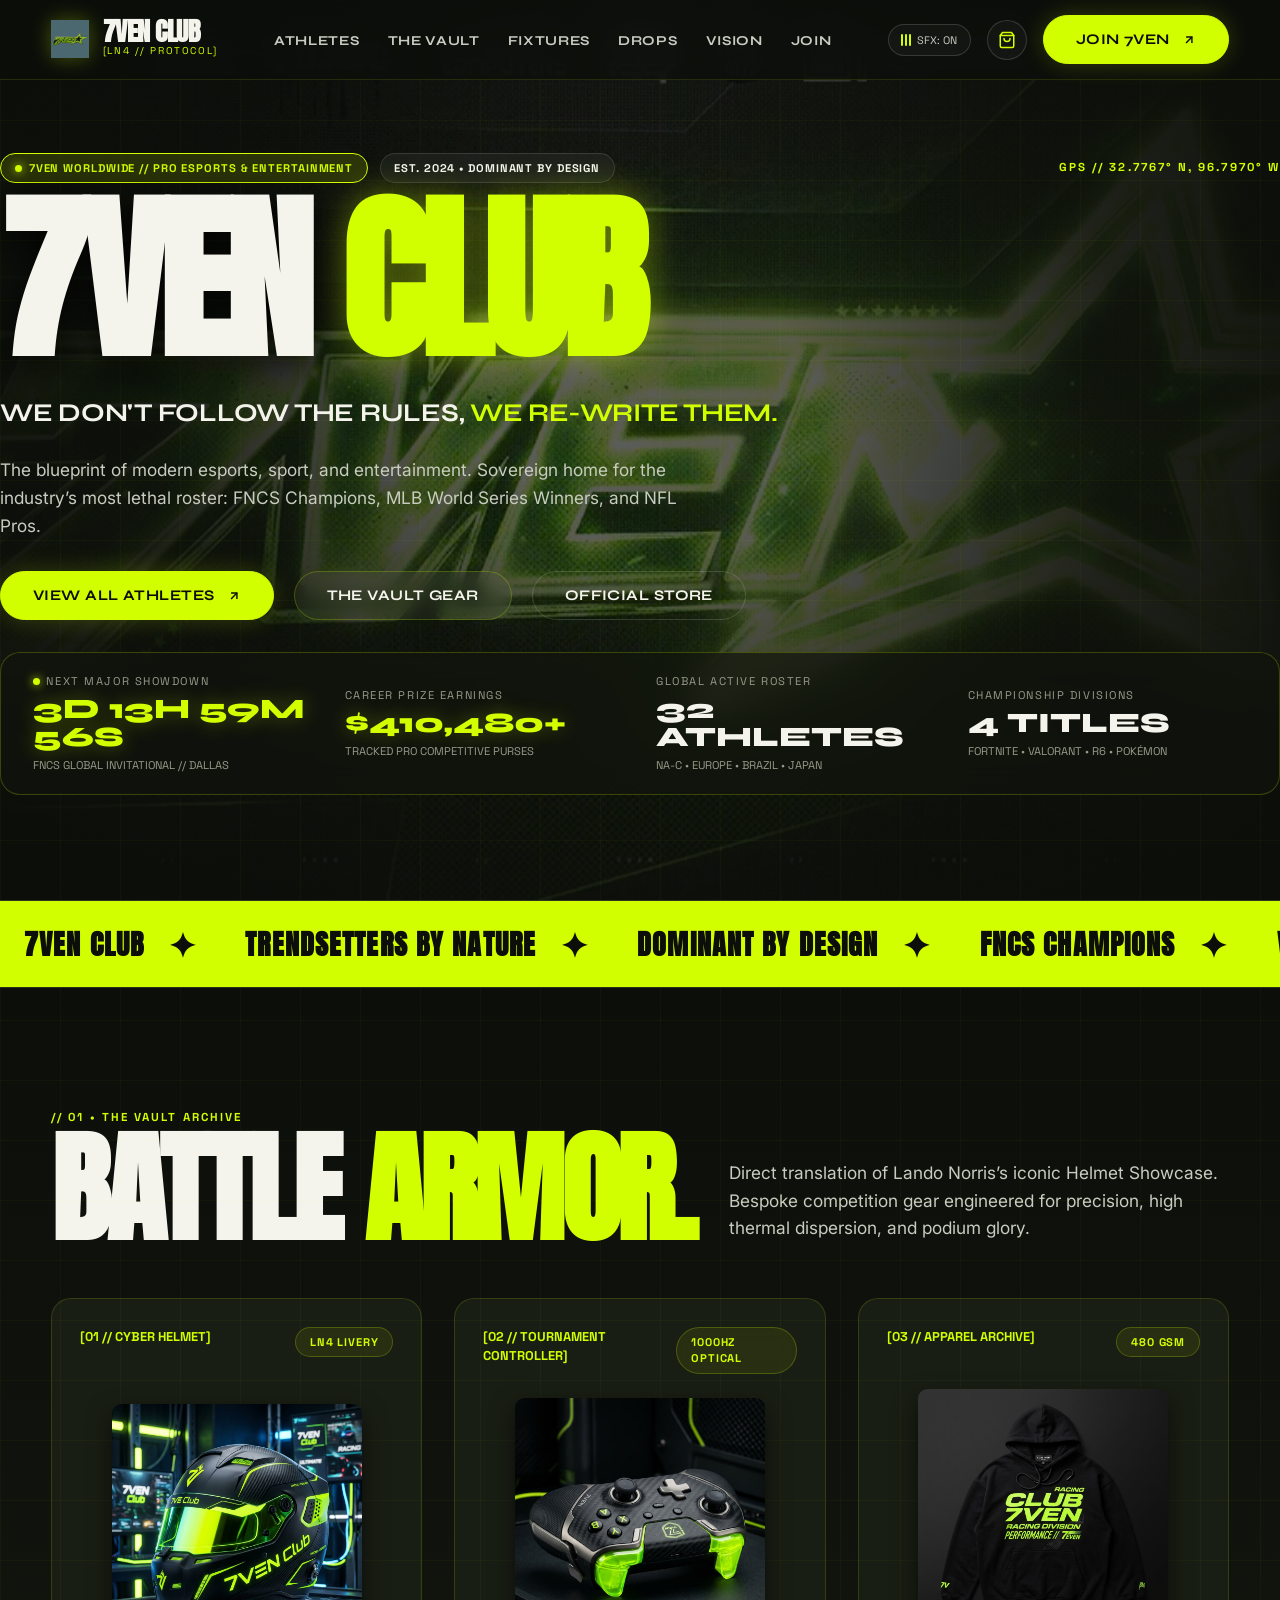
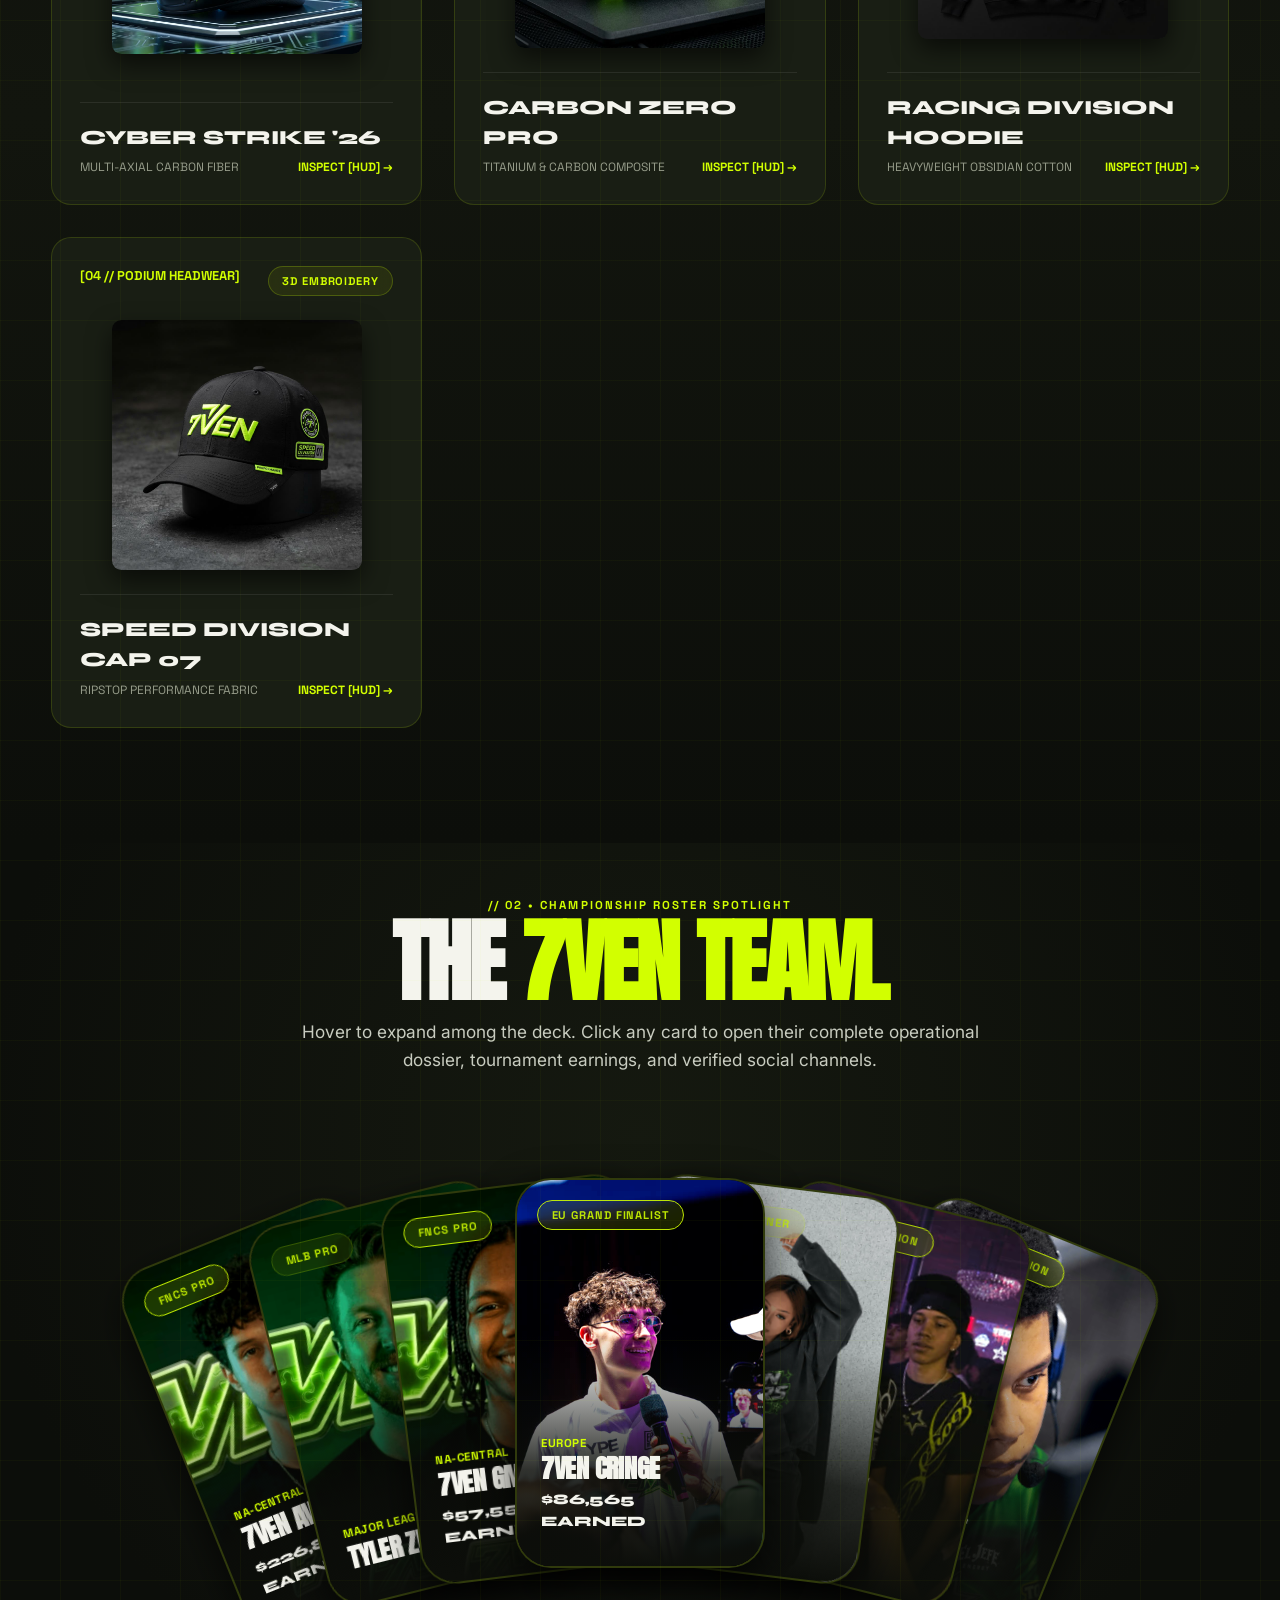
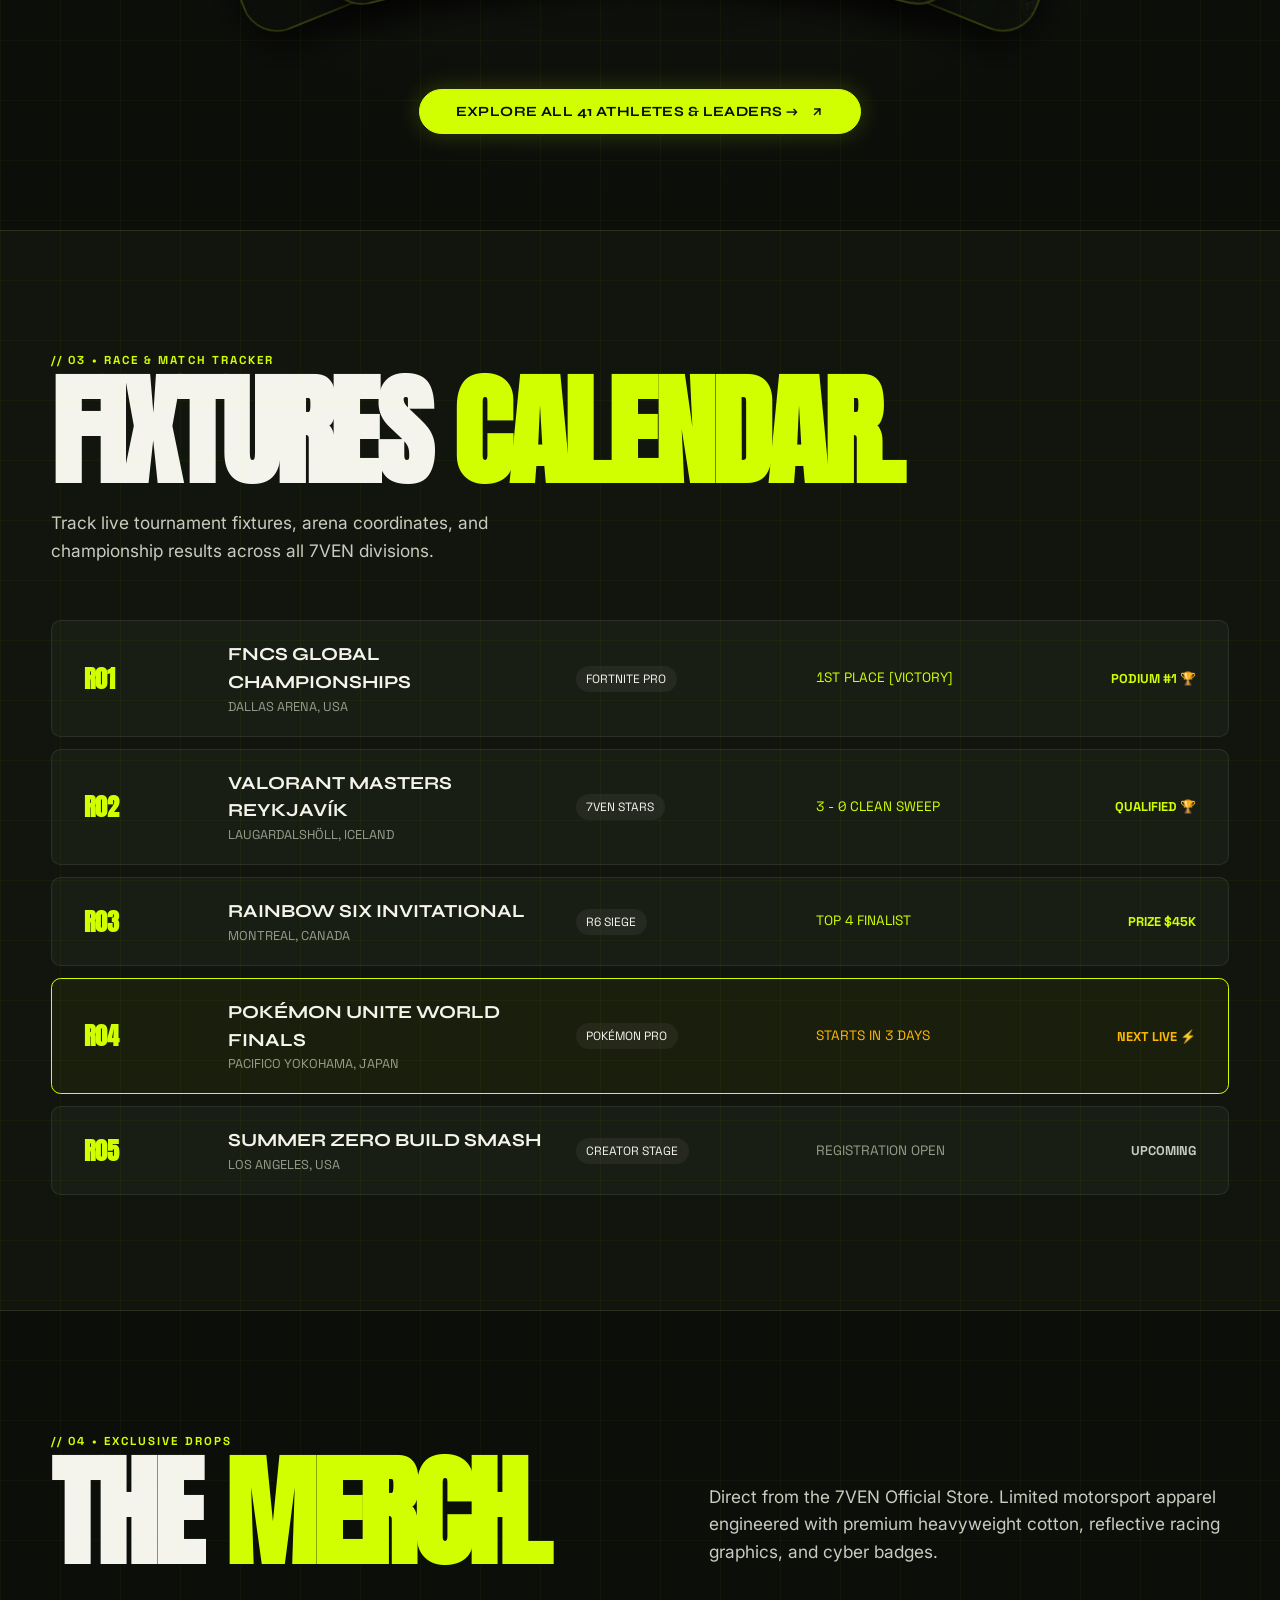
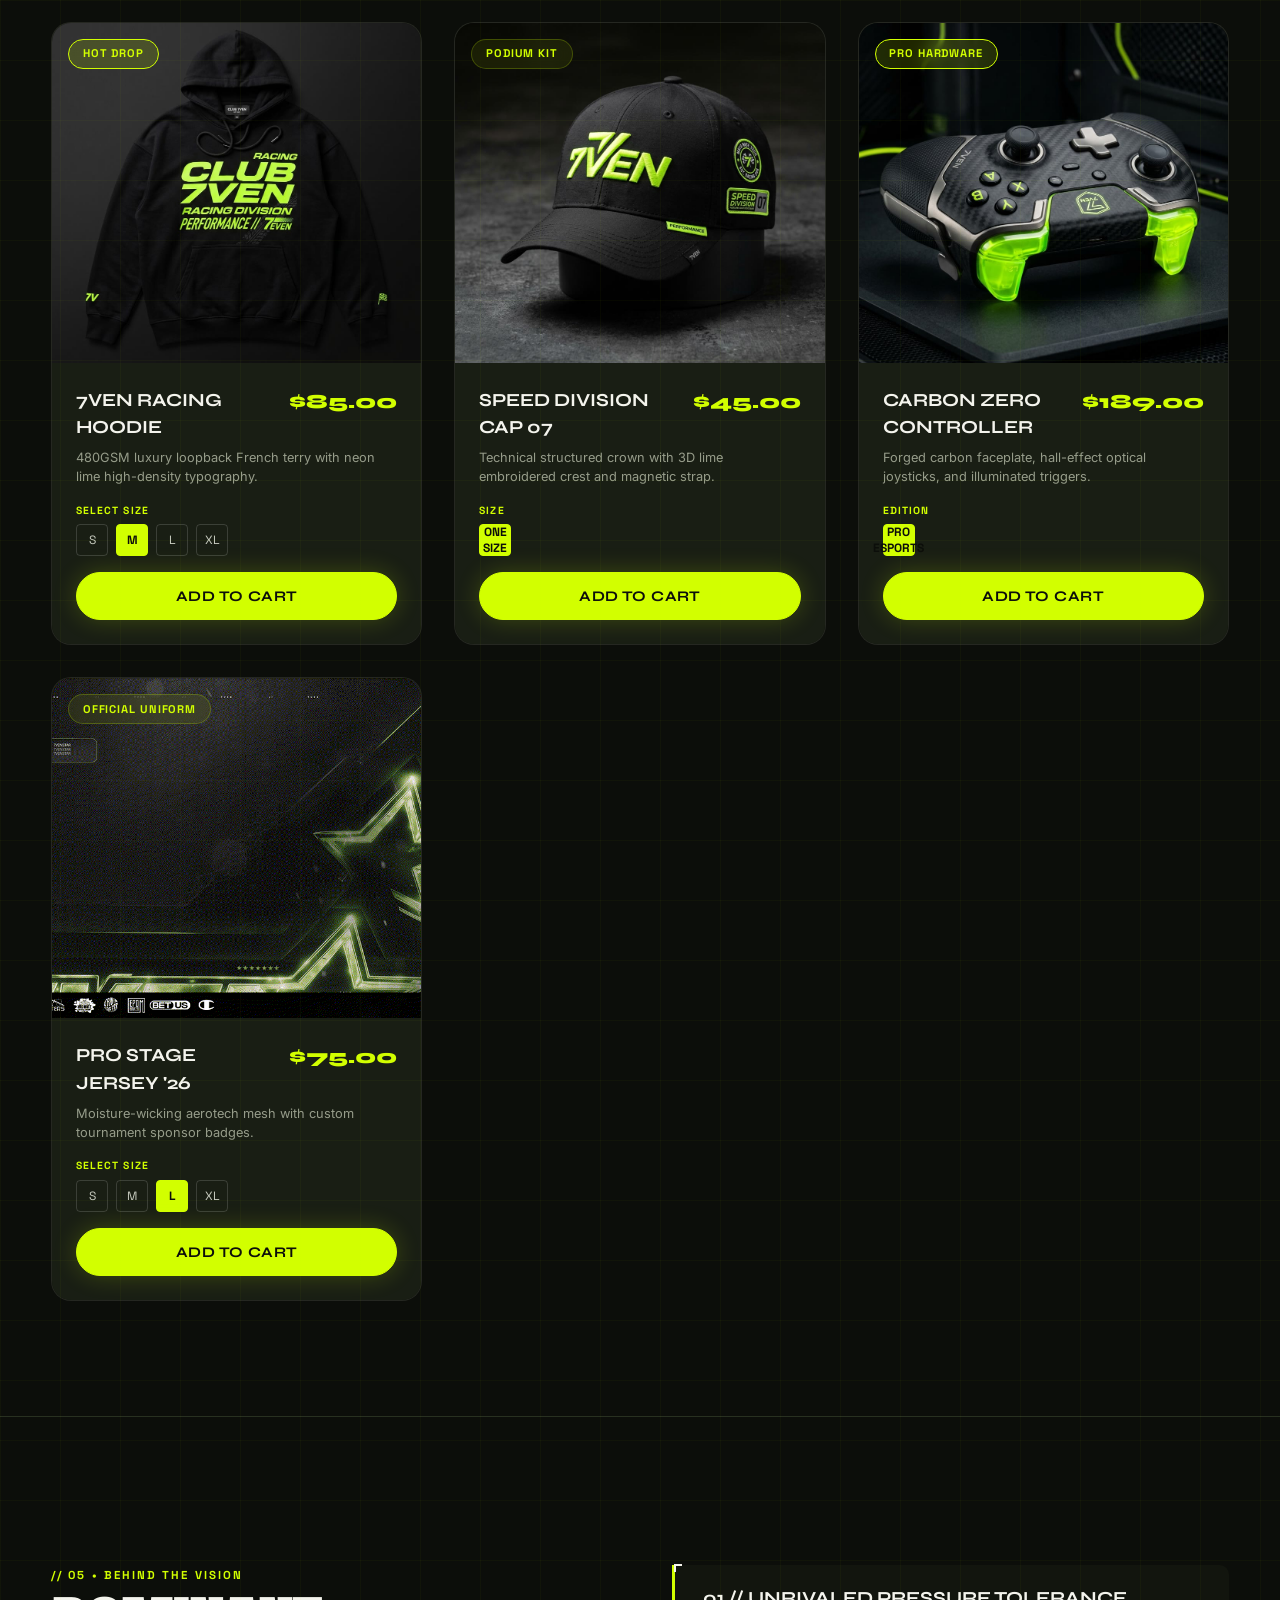
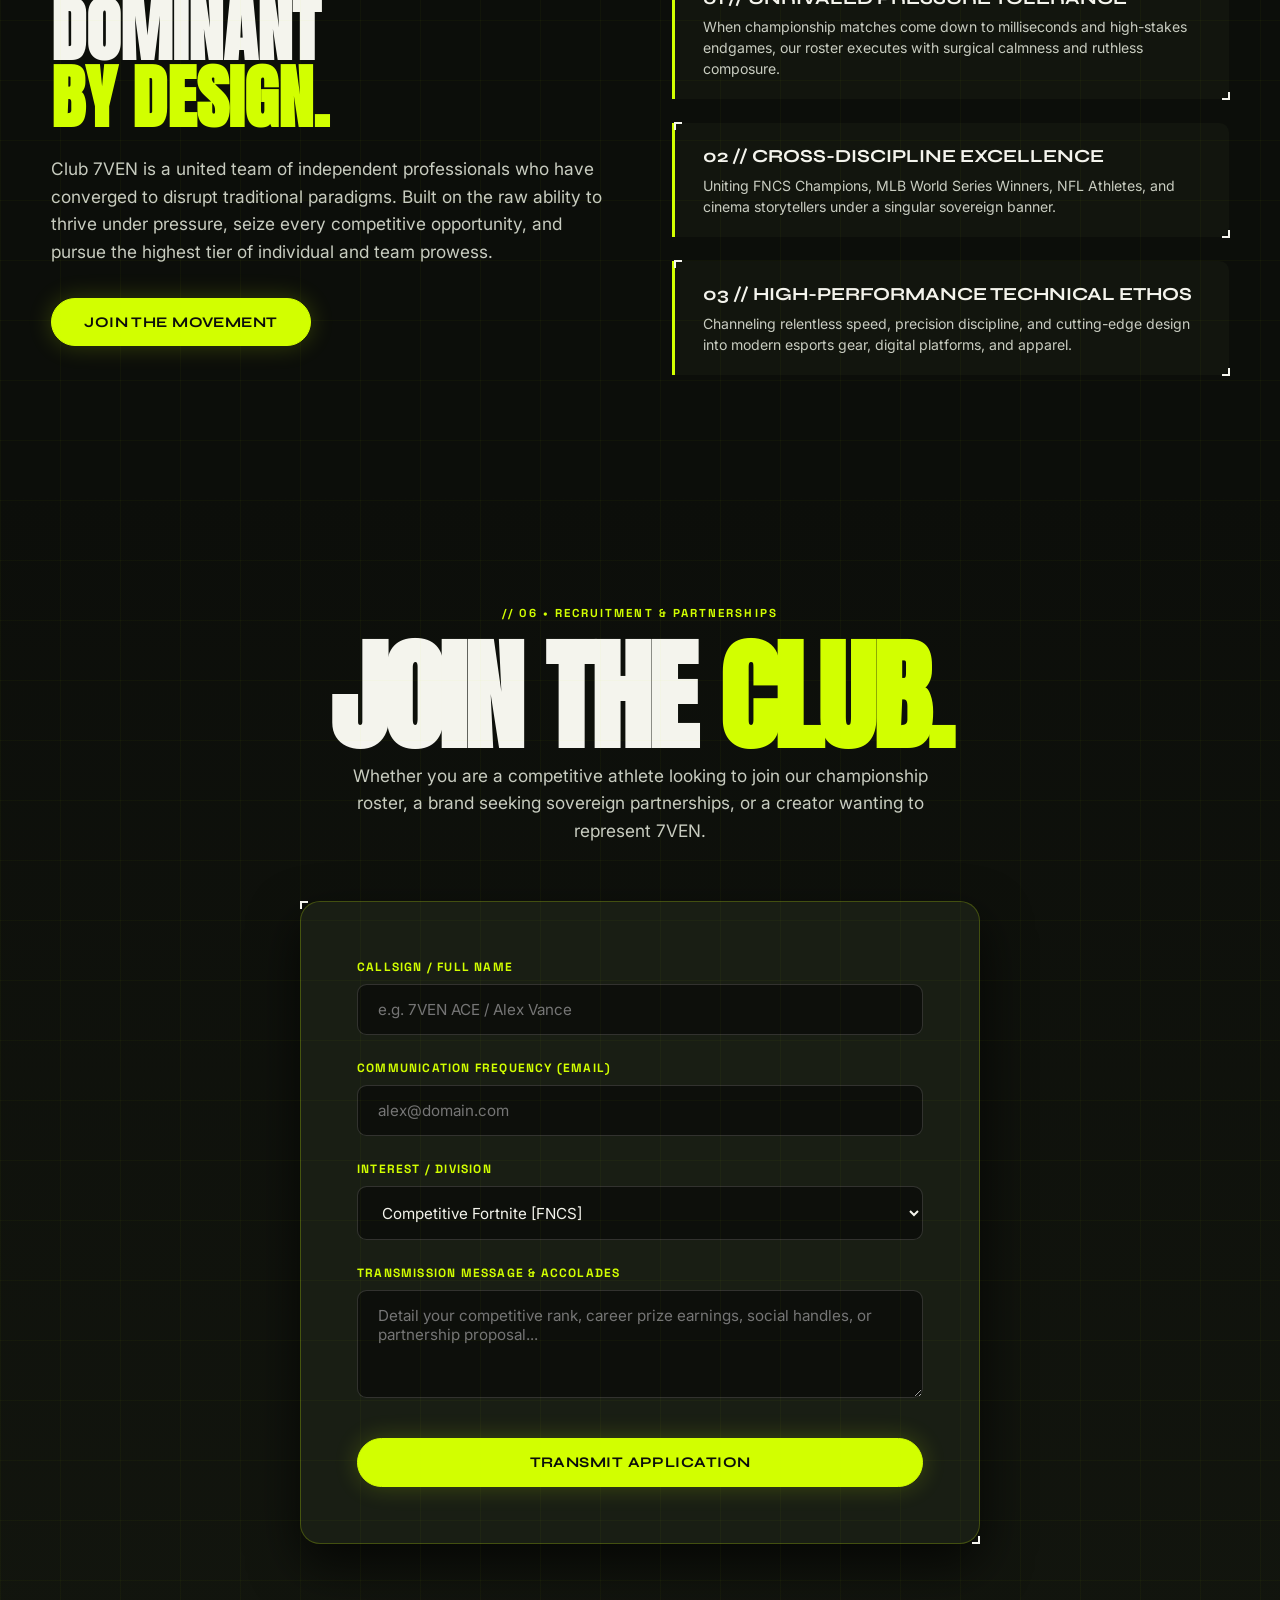
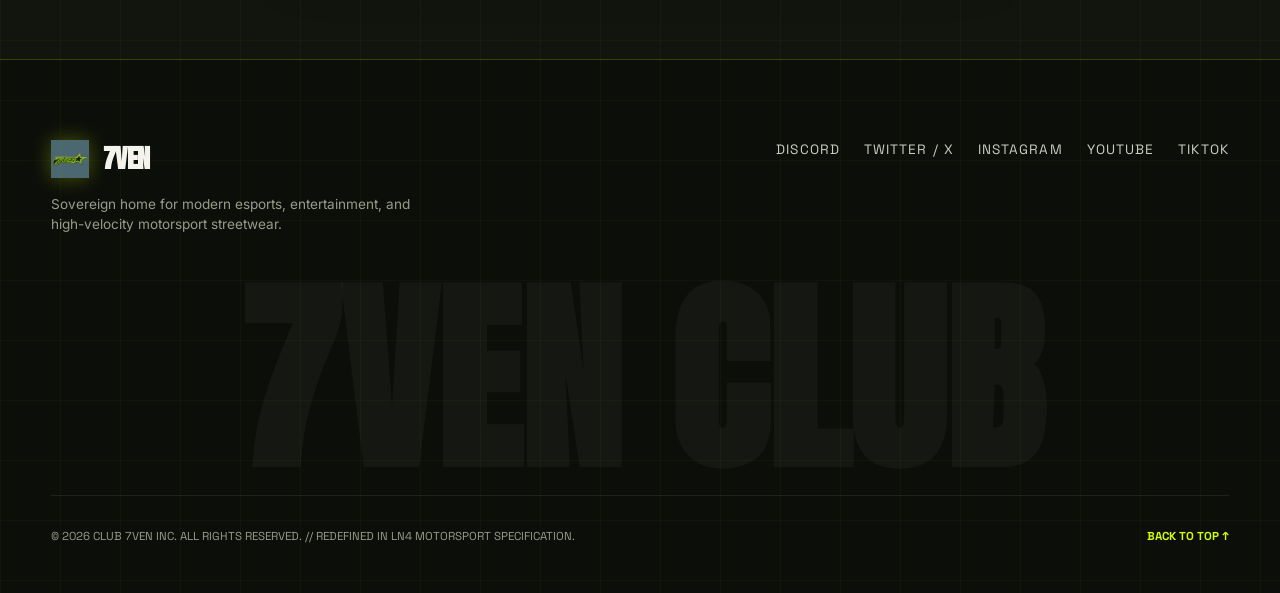
==== commit 1ba6335e: "Add device-adaptive engine, mobile RAM optimizations, touch carousel, and mobile navigation drawer" ====
--- a/index.html
+++ b/index.html
@@ -22,6 +22,7 @@
   <link rel="stylesheet" href="css/main.css">
   <link rel="stylesheet" href="css/components.css">
   <link rel="stylesheet" href="css/athletes.css">
+  <link rel="stylesheet" href="css/adaptive.css">
 </head>
 <body data-mode="on-stage">
 
@@ -106,9 +107,12 @@
   <main>
     <section class="hero-section" id="hero">
       
-      <!-- Video / Animated Stage Background Backdrop -->
+      <!-- Hardware-Accelerated Video / Adaptive Poster Backdrop -->
       <div class="hero-bg-container" aria-hidden="true">
-        <img src="assets/images/stage-gif.gif" alt="7VEN Tournament Stage Background" class="hero-stage-media">
+        <video id="heroStageVideo" class="hero-stage-media" autoplay loop muted playsinline poster="assets/images/stage-poster.jpg" preload="metadata">
+          <source src="assets/images/stage-video.mp4" type="video/mp4">
+        </video>
+        <img id="heroStagePoster" src="assets/images/stage-poster.jpg" alt="7VEN Tournament Stage Background" class="hero-stage-media" style="display: none;" loading="eager" decoding="async">
         <div class="hero-vignette"></div>
       </div>
 
@@ -345,6 +349,11 @@
           <p class="text-lead" style="max-width: 680px; margin: 1rem auto 0 auto;">
             Hover to expand among the deck. Click any card to open their complete operational dossier, tournament earnings, and verified social channels.
           </p>
+          <div class="mobile-touch-hint">
+            <span>SWIPE ROSTER</span>
+            <span class="mobile-touch-hint-arrow">➔</span>
+            <span>TAP CARD FOR DOSSIER</span>
+          </div>
         </div>
 
         <!-- Overlapping Fan-Out Card Deck -->
@@ -353,7 +362,7 @@
           <!-- Card 0: 7VEN Avivv -->
           <div class="fan-card" data-index="0" data-athlete-slug="avivv">
             <div class="fan-card-img-wrap">
-              <img src="assets/images/roster/avivv.jpg" alt="7VEN Avivv" class="fan-card-img">
+              <img src="assets/images/roster/avivv.jpg" alt="7VEN Avivv" class="fan-card-img" loading="lazy" decoding="async">
               <div class="fan-card-vignette"></div>
             </div>
             <span class="badge-pill is-live fan-card-badge">FNCS PRO</span>
@@ -368,7 +377,7 @@
           <!-- Card 1: 7VEN Tyler Zuber (MLB PRO, No purse) -->
           <div class="fan-card" data-index="1" data-athlete-slug="tyler-zuber">
             <div class="fan-card-img-wrap">
-              <img src="assets/images/roster/tyler-zuber.jpg" alt="7VEN Tyler Zuber" class="fan-card-img">
+              <img src="assets/images/roster/tyler-zuber.jpg" alt="7VEN Tyler Zuber" class="fan-card-img" loading="lazy" decoding="async">
               <div class="fan-card-vignette"></div>
             </div>
             <span class="badge-pill fan-card-badge">MLB PRO</span>
@@ -382,7 +391,7 @@
           <!-- Card 2: 7VEN GMONEY -->
           <div class="fan-card" data-index="2" data-athlete-slug="gmoney">
             <div class="fan-card-img-wrap">
-              <img src="assets/images/roster/gmoney.jpg" alt="7VEN GMONEY" class="fan-card-img">
+              <img src="assets/images/roster/gmoney.jpg" alt="7VEN GMONEY" class="fan-card-img" loading="lazy" decoding="async">
               <div class="fan-card-vignette"></div>
             </div>
             <span class="badge-pill is-live fan-card-badge">FNCS PRO</span>
@@ -397,7 +406,7 @@
           <!-- Card 3: 7VEN CRINGE (Center) -->
           <div class="fan-card" data-index="3" data-athlete-slug="cringe">
             <div class="fan-card-img-wrap">
-              <img src="assets/images/roster/cringe.jpg" alt="7VEN CRINGE" class="fan-card-img">
+              <img src="assets/images/roster/cringe.jpg" alt="7VEN CRINGE" class="fan-card-img" loading="lazy" decoding="async">
               <div class="fan-card-vignette"></div>
             </div>
             <span class="badge-pill is-live fan-card-badge">EU GRAND FINALIST</span>
@@ -412,7 +421,7 @@
           <!-- Card 4: 7VEN CECE -->
           <div class="fan-card" data-index="4" data-athlete-slug="cece">
             <div class="fan-card-img-wrap">
-              <img src="assets/images/roster/cece.jpg" alt="7VEN CECE" class="fan-card-img">
+              <img src="assets/images/roster/cece.jpg" alt="7VEN CECE" class="fan-card-img" loading="lazy" decoding="async">
               <div class="fan-card-vignette"></div>
             </div>
             <span class="badge-pill fan-card-badge">TWITCH PARTNER</span>
@@ -427,7 +436,7 @@
           <!-- Card 5: 7VEN Thorik -->
           <div class="fan-card" data-index="5" data-athlete-slug="thorik">
             <div class="fan-card-img-wrap">
-              <img src="assets/images/roster/thorik.jpg" alt="7VEN Thorik" class="fan-card-img">
+              <img src="assets/images/roster/thorik.jpg" alt="7VEN Thorik" class="fan-card-img" loading="lazy" decoding="async">
               <div class="fan-card-vignette"></div>
             </div>
             <span class="badge-pill is-live fan-card-badge">FNCS CHAMPION</span>
@@ -442,7 +451,7 @@
           <!-- Card 6: 7VEN Sxhool -->
           <div class="fan-card" data-index="6" data-athlete-slug="sxhool">
             <div class="fan-card-img-wrap">
-              <img src="assets/images/roster/sxhool.jpg" alt="7VEN Sxhool" class="fan-card-img">
+              <img src="assets/images/roster/sxhool.jpg" alt="7VEN Sxhool" class="fan-card-img" loading="lazy" decoding="async">
               <div class="fan-card-vignette"></div>
             </div>
             <span class="badge-pill is-live fan-card-badge">FNCS CHAMPION</span>
@@ -981,7 +990,48 @@
     </div>
   </div>
 
-  <!-- Scripts -->
+  <!-- --------------------------------------------------------------------------
+       15. MOBILE NAVIGATION DRAWER
+       -------------------------------------------------------------------------- -->
+  <div class="mobile-drawer-overlay" id="mobileDrawerOverlay" role="dialog" aria-label="Mobile Navigation Menu">
+    <div class="mobile-drawer" id="mobileDrawer">
+      <div>
+        <div class="mobile-drawer-head">
+          <div class="ln-brand">
+            <img src="assets/images/7ven-brand-mark.png" alt="7VEN Crest" class="ln-brand-logo" style="height: 32px;">
+            <span class="ln-brand-title" style="font-size: 1.4rem;">7VEN CLUB</span>
+          </div>
+          <button class="mobile-drawer-close" id="mobileDrawerClose" aria-label="Close Navigation">✕</button>
+        </div>
+        
+        <nav class="mobile-drawer-nav">
+          <a href="#hero" class="mobile-nav-link">HOME</a>
+          <a href="athletes.html" class="mobile-nav-link">ATHLETES <span class="badge-pill is-live" style="font-size: 0.6rem; padding: 0.15rem 0.5rem; margin-left: 0.5rem;">41 PROS</span></a>
+          <a href="#roster" class="mobile-nav-link">SPOTLIGHT DECK</a>
+          <a href="#vault" class="mobile-nav-link">THE VAULT GEAR</a>
+          <a href="#calendar" class="mobile-nav-link">FIXTURES & PODIUMS</a>
+          <a href="#store" class="mobile-nav-link">LIMITED DROPS</a>
+          <a href="#manifesto" class="mobile-nav-link">VISION & SYSTEM</a>
+          <a href="#contact" class="mobile-nav-link">JOIN THE CLUB</a>
+        </nav>
+      </div>
+
+      <div class="mobile-drawer-footer">
+        <div class="mobile-drawer-telemetry">
+          <span class="text-eyebrow" style="font-size: 0.65rem;">// HARDWARE TELEMETRY PROFILE</span>
+          <div style="font-family: var(--font-mono); font-size: 0.72rem; color: var(--color--white-muted); margin-top: 0.25rem;">
+            SYSTEM STATUS: <span id="mobileDeviceTier" style="color: var(--color--lime);">OPTIMIZED MOBILE</span>
+          </div>
+        </div>
+        <a href="#contact" class="btn-ln btn-ln-primary" style="width: 100%; text-align: center; margin-top: 1rem; padding: 0.8rem 1rem;">
+          <span>JOIN 7VEN SOVEREIGN →</span>
+        </a>
+      </div>
+    </div>
+  </div>
+
+  <!-- Scripts (Engine + Interaction + Roster) -->
+  <script src="js/adaptive-engine.js"></script>
   <script src="js/main.js"></script>
   <script src="js/athletes.js"></script>
 </body>
--- a/css/adaptive.css
+++ b/css/adaptive.css
@@ -0,0 +1,489 @@
+/* ==========================================================================
+   7VEN CLUB — ADAPTIVE DEVICE & MOBILE PERFORMANCE SYSTEM
+   Engineered for memory-constrained mobile devices & high-performance desktops
+   ========================================================================== */
+
+/* --------------------------------------------------------------------------
+   1. LOW-RAM & MOBILE COMPOSITING OPTIMIZATIONS
+   Reduces GPU texture allocations, framebuffers, and memory footprint
+   -------------------------------------------------------------------------- */
+
+[data-device-tier="low"],
+@media (max-width: 860px) {
+  /* Eliminate expensive multi-pass backdrop-filter blurs that crash mobile RAM */
+  .ln-nav,
+  .athlete-modal-overlay,
+  .cart-drawer-overlay,
+  .vault-modal-overlay,
+  .hero-telemetry-bar,
+  .hud-toast,
+  .mobile-drawer {
+    backdrop-filter: none !important;
+    -webkit-backdrop-filter: none !important;
+  }
+
+  .ln-nav {
+    background: rgba(12, 14, 10, 0.96) !important;
+  }
+
+  .ln-nav.scrolled {
+    background: #0b0e09 !important;
+  }
+
+  .athlete-modal-overlay,
+  .vault-modal-overlay,
+  .cart-drawer-overlay {
+    background: rgba(5, 7, 4, 0.94) !important;
+  }
+
+  /* De-allocate permanent GPU compositing layers when idle */
+  .fan-card,
+  .athlete-card,
+  .vault-card,
+  .product-card {
+    will-change: auto !important;
+  }
+
+  .fan-card:active,
+  .fan-card.is-hovered {
+    will-change: transform !important;
+  }
+
+  /* Tone down large spread blurred shadows to conserve GPU memory */
+  .fan-card,
+  .athlete-card,
+  .vault-card,
+  .product-card {
+    box-shadow: 0 10px 24px rgba(0, 0, 0, 0.6) !important;
+  }
+
+  /* Simplify ambient glow filters */
+  .ambient-glow-top {
+    display: none !important;
+  }
+}
+
+/* --------------------------------------------------------------------------
+   2. MOBILE HEADER & NAVIGATION REFINEMENTS
+   -------------------------------------------------------------------------- */
+
+@media (max-width: 860px) {
+  .ln-nav-links {
+    display: none !important;
+  }
+
+  .mobile-menu-btn {
+    display: flex !important;
+    cursor: pointer;
+  }
+
+  .ln-brand-badge {
+    display: none !important;
+  }
+}
+
+@media (max-width: 580px) {
+  .ln-nav-inner {
+    padding-left: 0.75rem;
+    padding-right: 0.75rem;
+    gap: 0.75rem;
+  }
+
+  .ln-brand-logo {
+    height: 30px !important;
+  }
+
+  .ln-brand-title {
+    font-size: 1.35rem !important;
+  }
+
+  /* Hide textual status in SFX button on small mobile, keep active wave icon */
+  .sound-status-text {
+    display: none !important;
+  }
+
+  .sound-toggle-btn {
+    padding: 0.45rem 0.65rem !important;
+    min-width: 36px;
+  }
+
+  /* Hide header Join button on tiny screens to prevent collision */
+  #navCtaBtn {
+    display: none !important;
+  }
+}
+
+/* --------------------------------------------------------------------------
+   3. MOBILE NAVIGATION DRAWER
+   Smooth, lightweight slide-out navigation
+   -------------------------------------------------------------------------- */
+
+.mobile-drawer-overlay {
+  position: fixed;
+  inset: 0;
+  background: rgba(0, 0, 0, 0.8);
+  z-index: 3000;
+  opacity: 0;
+  pointer-events: none;
+  transition: opacity 0.3s cubic-bezier(0.16, 1, 0.3, 1);
+}
+
+.mobile-drawer-overlay.open {
+  opacity: 1;
+  pointer-events: auto;
+}
+
+.mobile-drawer {
+  position: fixed;
+  top: 0;
+  right: -360px;
+  width: 100%;
+  max-width: min(340px, 86vw);
+  height: 100vh;
+  background: #0d100b;
+  border-left: 1px solid var(--color--lime-border);
+  z-index: 3001;
+  display: flex;
+  flex-direction: column;
+  justify-content: space-between;
+  padding: 1.75rem 1.5rem;
+  box-shadow: -20px 0 60px rgba(0, 0, 0, 0.95);
+  transition: right 0.35s cubic-bezier(0.22, 1, 0.36, 1);
+  overflow-y: auto;
+  -webkit-overflow-scrolling: touch;
+}
+
+.mobile-drawer-overlay.open .mobile-drawer {
+  right: 0;
+}
+
+.mobile-drawer-head {
+  display: flex;
+  align-items: center;
+  justify-content: space-between;
+  padding-bottom: 1.25rem;
+  border-bottom: 1px solid rgba(255, 255, 255, 0.1);
+}
+
+.mobile-drawer-close {
+  width: 38px;
+  height: 38px;
+  border-radius: 50%;
+  border: 1px solid var(--color--lime-border);
+  color: var(--color--white);
+  display: flex;
+  align-items: center;
+  justify-content: center;
+  font-size: 1.15rem;
+  background: rgba(255, 255, 255, 0.05);
+  cursor: pointer;
+  transition: all var(--duration-fast) ease;
+}
+
+.mobile-drawer-close:hover {
+  background: var(--color--lime);
+  color: var(--color--black);
+}
+
+.mobile-drawer-nav {
+  display: flex;
+  flex-direction: column;
+  gap: 0.5rem;
+  margin: 2rem 0;
+}
+
+.mobile-nav-link {
+  font-family: var(--font-condensed);
+  font-size: 1.85rem;
+  font-weight: 800;
+  text-transform: uppercase;
+  color: var(--color--white);
+  padding: 0.5rem 0;
+  display: flex;
+  align-items: center;
+  justify-content: space-between;
+  border-bottom: 1px solid rgba(255, 255, 255, 0.05);
+  transition: color var(--duration-fast) ease, padding-left var(--duration-fast) ease;
+}
+
+.mobile-nav-link:hover,
+.mobile-nav-link.active {
+  color: var(--color--lime);
+  padding-left: 0.5rem;
+}
+
+.mobile-drawer-footer {
+  padding-top: 1.5rem;
+  border-top: 1px solid rgba(255, 255, 255, 0.08);
+}
+
+.mobile-drawer-telemetry {
+  font-family: var(--font-mono);
+  font-size: 0.72rem;
+  color: var(--color--grey-on-track);
+}
+
+/* --------------------------------------------------------------------------
+   4. FAN-OUT CARD DECK — MOBILE HORIZONTAL SWIPE CAROUSEL
+   Transformed into a native-feeling touch carousel on mobile & tablet
+   -------------------------------------------------------------------------- */
+
+@media (max-width: 860px) {
+  .fan-deck-section {
+    padding: 2.5rem 0 4.5rem 0;
+  }
+
+  .fan-deck-header {
+    margin-bottom: 1.5rem;
+    padding: 0 1rem;
+  }
+
+  .fan-deck-header h1,
+  .fan-deck-header h2 {
+    font-size: clamp(2.4rem, 9vw, 4.2rem) !important;
+  }
+
+  .fan-deck-header .text-lead {
+    font-size: 0.95rem;
+    line-height: 1.5;
+  }
+
+  /* Touch hint indicator */
+  .mobile-touch-hint {
+    display: flex !important;
+    align-items: center;
+    justify-content: center;
+    gap: 0.5rem;
+    font-family: var(--font-mono);
+    font-size: 0.72rem;
+    letter-spacing: 0.12em;
+    color: var(--color--lime);
+    margin: 1rem auto 0 auto;
+    text-transform: uppercase;
+  }
+
+  .mobile-touch-hint-arrow {
+    animation: swipePulse 1.8s infinite ease-in-out;
+  }
+
+  @keyframes swipePulse {
+    0%, 100% { transform: translateX(0); opacity: 0.6; }
+    50% { transform: translateX(4px); opacity: 1; }
+  }
+
+  /* Carousel Deck Wrapper */
+  .fan-deck-wrapper {
+    height: auto !important;
+    min-height: 410px;
+    perspective: none !important;
+    display: flex !important;
+    flex-direction: row !important;
+    align-items: stretch !important;
+    justify-content: flex-start !important;
+    overflow-x: auto !important;
+    scroll-snap-type: x mandatory !important;
+    -webkit-overflow-scrolling: touch !important;
+    scrollbar-width: none !important;
+    padding: 1rem 1.25rem 2rem 1.25rem !important;
+    gap: 1.25rem !important;
+  }
+
+  .fan-deck-wrapper::-webkit-scrollbar {
+    display: none !important;
+  }
+
+  /* Mobile Individual Card */
+  .fan-card {
+    position: relative !important;
+    transform: none !important;
+    flex: 0 0 240px !important;
+    width: 240px !important;
+    height: 370px !important;
+    scroll-snap-align: center !important;
+    margin: 0 !important;
+    border-radius: 28px !important;
+    box-shadow: 0 12px 30px rgba(0, 0, 0, 0.7) !important;
+  }
+
+  .fan-card-content {
+    transform: none !important;
+    padding: 1.25rem !important;
+  }
+
+  .fan-card-name {
+    font-size: 1.5rem !important;
+  }
+
+  .fan-card-hint {
+    opacity: 1 !important;
+    transform: none !important;
+    font-size: 0.68rem !important;
+  }
+
+  /* Touch active highlight */
+  .fan-card:active {
+    border-color: var(--color--lime) !important;
+    transform: scale(0.98) !important;
+  }
+}
+
+.mobile-touch-hint {
+  display: none;
+}
+
+/* --------------------------------------------------------------------------
+   5. ATHLETE DOSSIER MODAL — MOBILE OPTIMIZATION
+   Full-screen scrollable layout with touch-friendly controls
+   -------------------------------------------------------------------------- */
+
+@media (max-width: 860px) {
+  .athlete-modal-overlay {
+    padding: 0.75rem !important;
+    align-items: flex-start !important;
+    overflow-y: auto !important;
+    -webkit-overflow-scrolling: touch !important;
+  }
+
+  .athlete-modal-card {
+    grid-template-columns: 1fr !important;
+    max-height: none !important;
+    margin: 1.5rem auto 3rem auto !important;
+    border-radius: var(--radius-sm) !important;
+  }
+
+  .athlete-modal-media {
+    min-height: 220px !important;
+    max-height: 270px !important;
+  }
+
+  .athlete-modal-info {
+    padding: 1.5rem 1.25rem !important;
+    gap: 1.25rem !important;
+  }
+
+  .athlete-modal-name {
+    font-size: 2.2rem !important;
+  }
+
+  .athlete-modal-bio {
+    font-size: 0.88rem !important;
+    line-height: 1.55 !important;
+  }
+
+  .athlete-modal-earnings-box {
+    padding: 0.85rem 1rem !important;
+  }
+
+  .athlete-modal-close {
+    top: 0.85rem !important;
+    right: 0.85rem !important;
+    width: 36px !important;
+    height: 36px !important;
+    font-size: 1rem !important;
+  }
+
+  .athlete-social-btn {
+    padding: 0.45rem 0.85rem !important;
+    font-size: 0.7rem !important;
+  }
+}
+
+/* --------------------------------------------------------------------------
+   6. ATHLETE DIRECTORY GRID — MOBILE TUNING
+   -------------------------------------------------------------------------- */
+
+@media (max-width: 860px) {
+  .roster-directory-section {
+    padding: 3rem 0 6rem 0;
+  }
+
+  .directory-controls {
+    flex-direction: column;
+    align-items: stretch;
+    gap: 1.25rem;
+    margin-bottom: 2rem;
+  }
+
+  .search-box-wrap {
+    min-width: 100%;
+    max-width: 100%;
+  }
+
+  /* Fix iOS auto-zoom by keeping font-size >= 16px */
+  .search-input {
+    font-size: 1rem !important;
+    padding: 0.85rem 1rem 0.85rem 2.8rem !important;
+  }
+
+  .roster-filter-group {
+    display: flex;
+    overflow-x: auto;
+    scroll-snap-type: x proximity;
+    -webkit-overflow-scrolling: touch;
+    scrollbar-width: none;
+    gap: 0.5rem;
+    padding-bottom: 0.5rem;
+  }
+
+  .roster-filter-group::-webkit-scrollbar {
+    display: none;
+  }
+
+  .roster-filter-btn {
+    flex-shrink: 0;
+    scroll-snap-align: start;
+    padding: 0.5rem 1rem !important;
+    font-size: 0.72rem !important;
+  }
+
+  .athletes-grid {
+    grid-template-columns: repeat(auto-fill, minmax(250px, 1fr)) !important;
+    gap: 1.25rem !important;
+  }
+}
+
+@media (max-width: 520px) {
+  .athletes-grid {
+    grid-template-columns: 1fr !important;
+  }
+
+  .athlete-card {
+    border-radius: 24px !important;
+  }
+
+  .athlete-card-media {
+    height: 280px !important;
+  }
+}
+
+/* --------------------------------------------------------------------------
+   7. VAULT MODAL & CART DRAWER ON SMALL MOBILE
+   -------------------------------------------------------------------------- */
+
+@media (max-width: 600px) {
+  .cart-drawer {
+    max-width: 100% !important;
+    right: -100% !important;
+  }
+
+  .cart-drawer-overlay.open .cart-drawer {
+    right: 0 !important;
+  }
+
+  .vault-modal-card {
+    grid-template-columns: 1fr !important;
+    margin: 1.5rem auto !important;
+    max-height: none !important;
+  }
+
+  .vault-modal-overlay {
+    align-items: flex-start !important;
+    overflow-y: auto !important;
+  }
+
+  .hero-meta-strip {
+    flex-direction: column;
+    align-items: flex-start;
+    gap: 0.75rem;
+  }
+}
